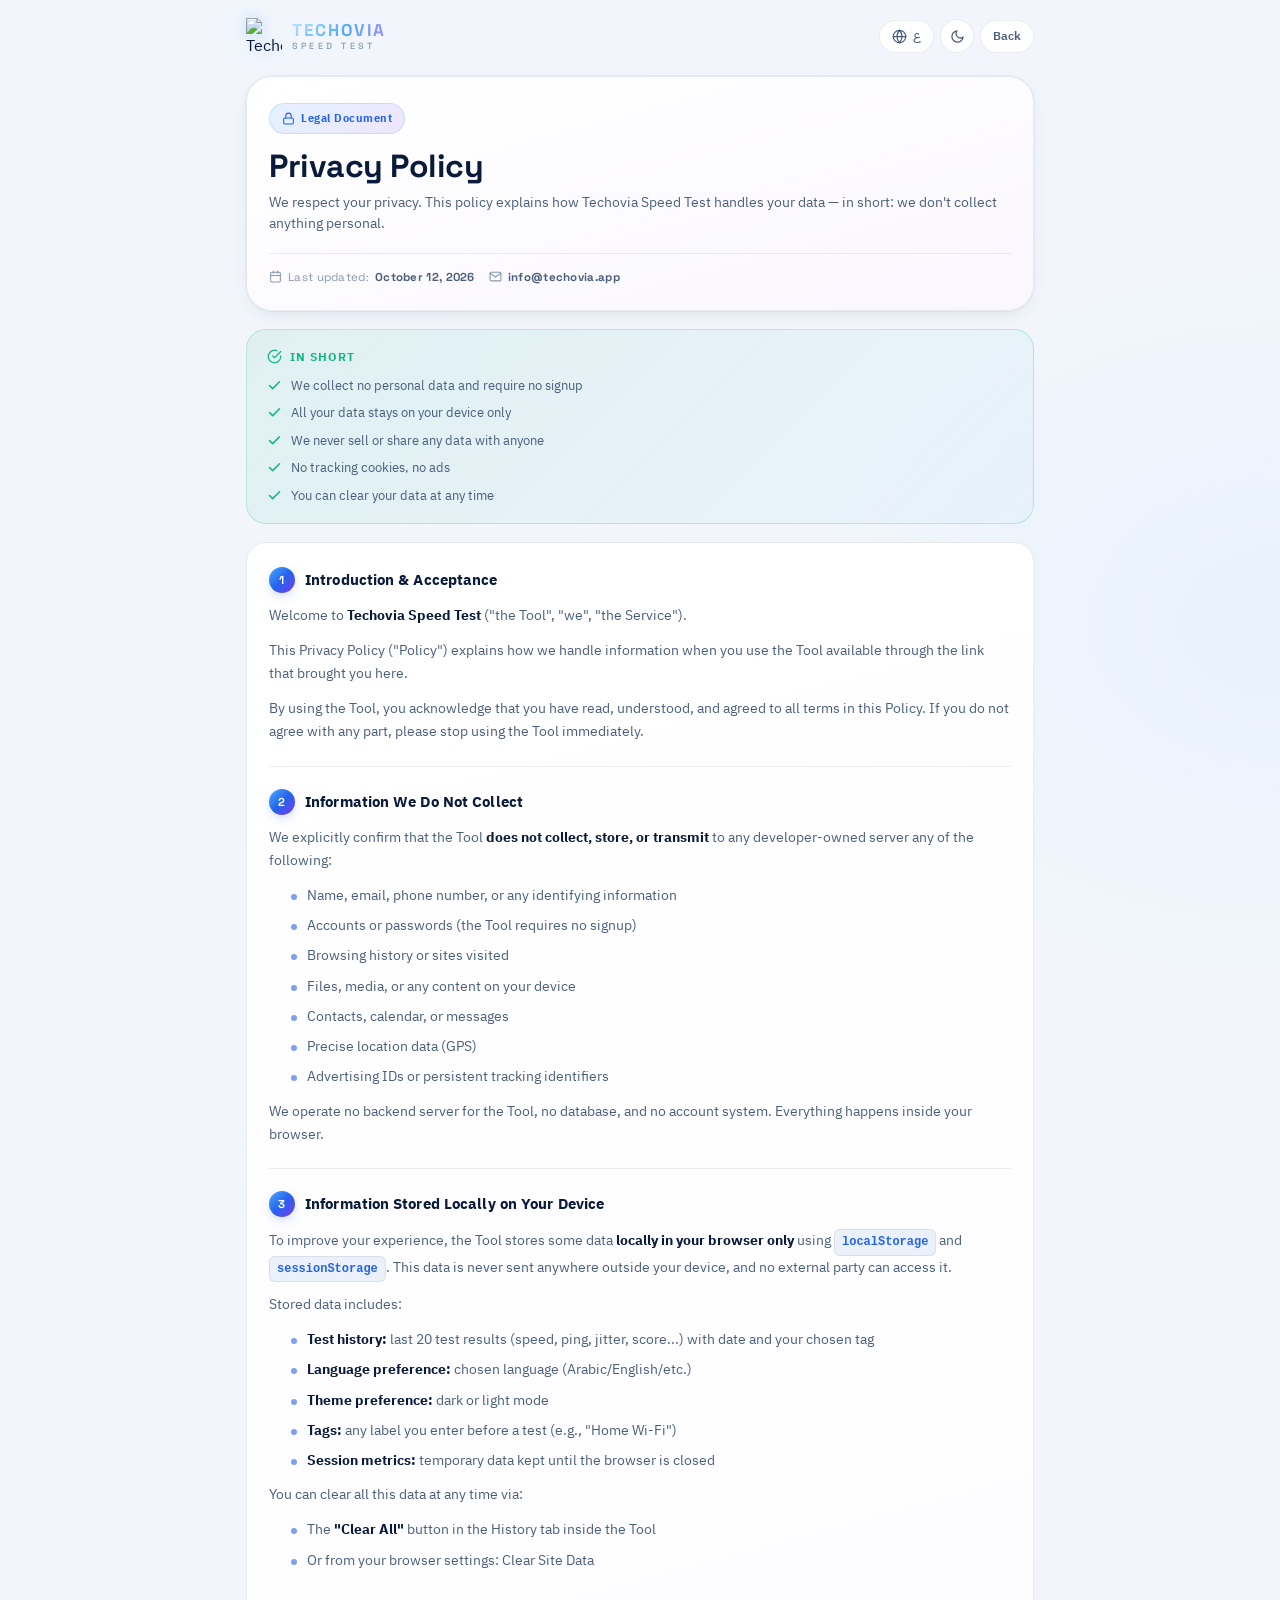
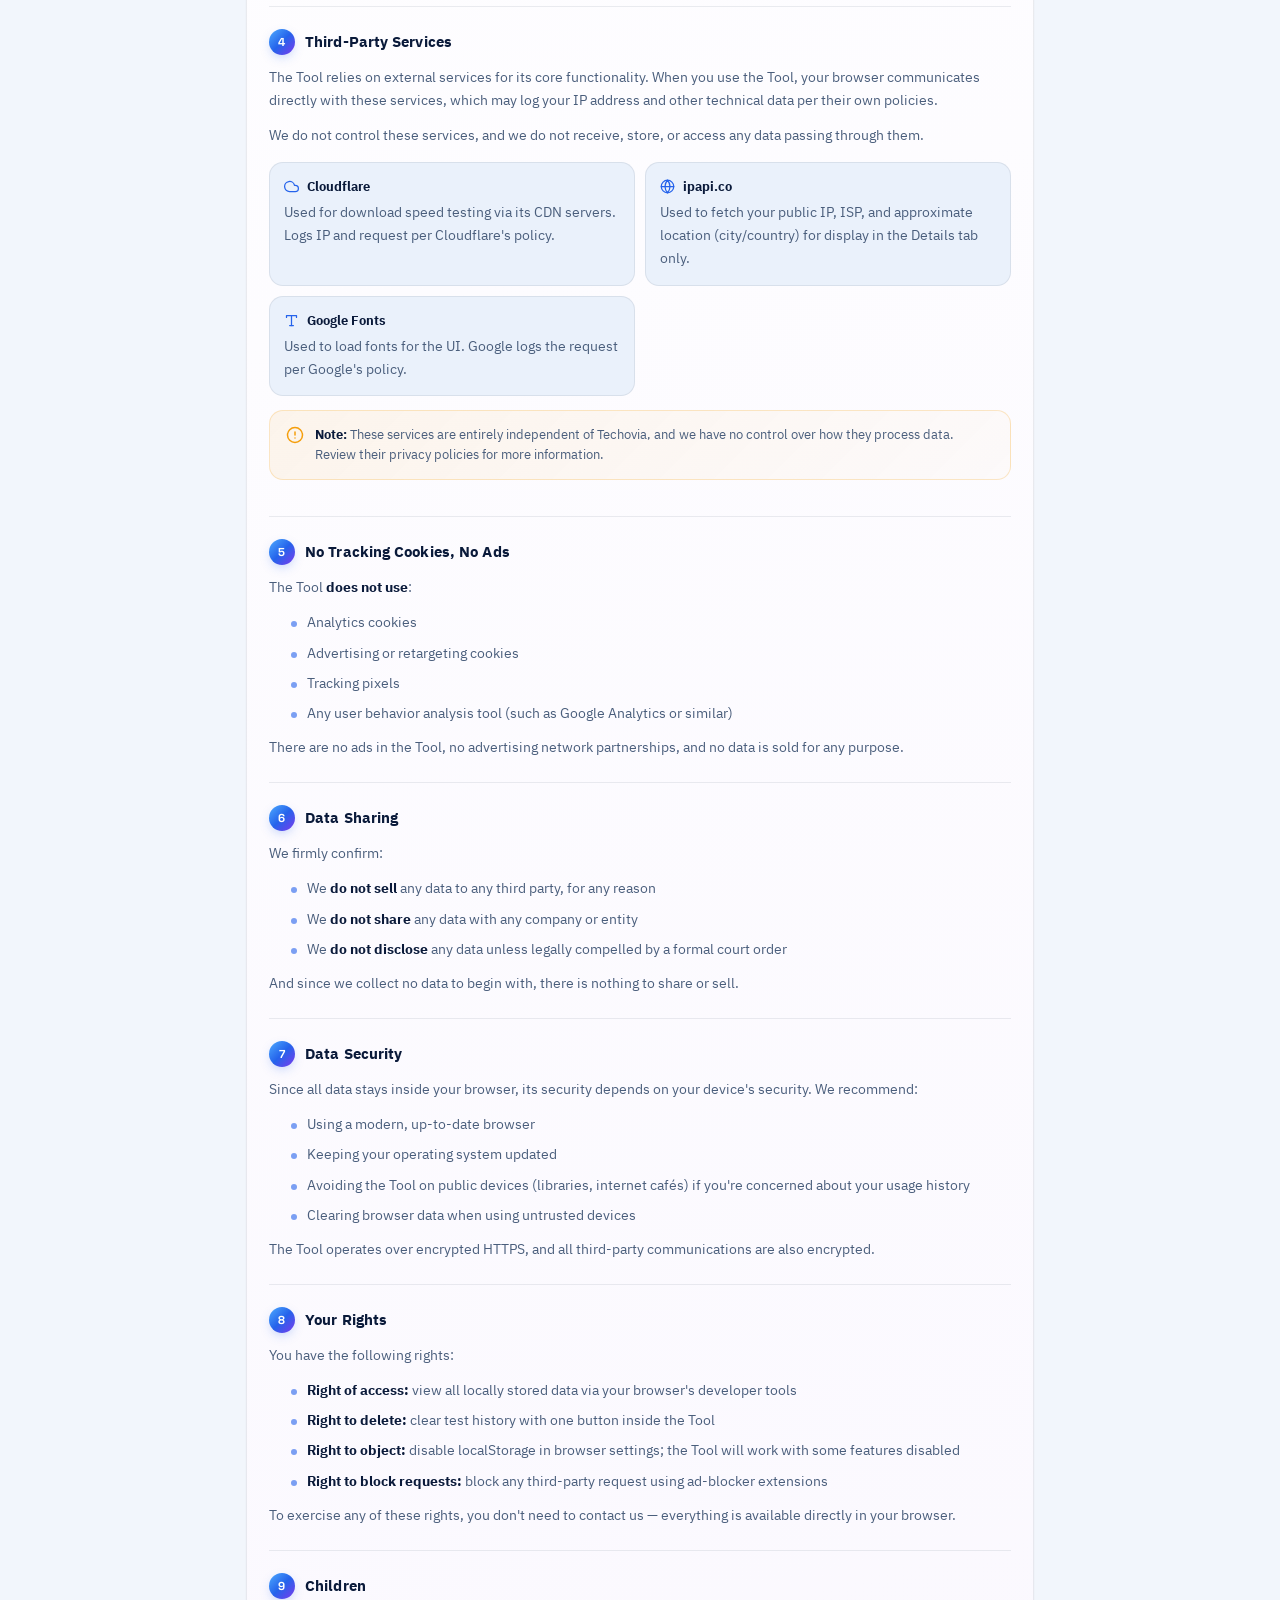
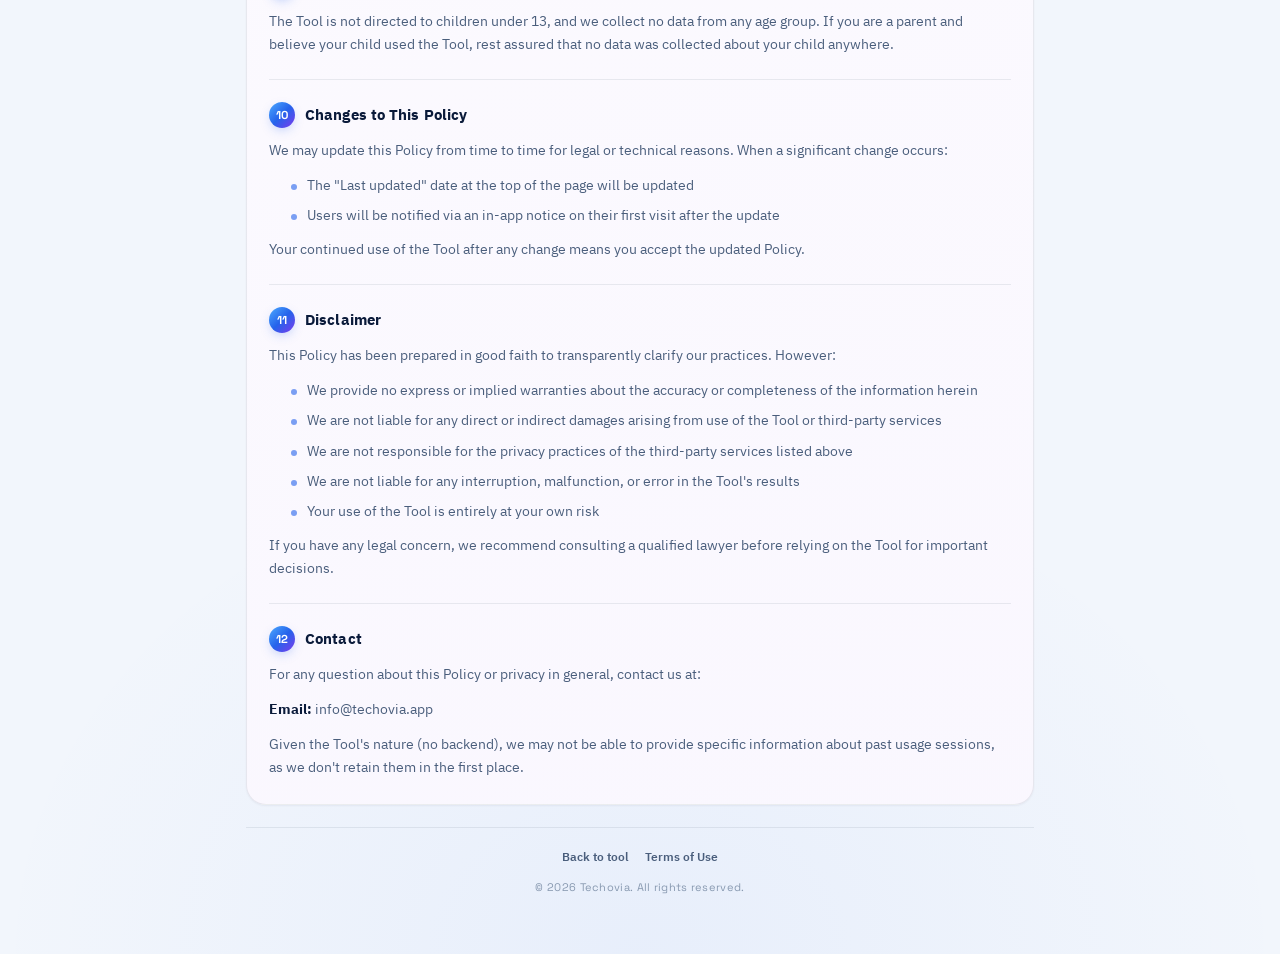
==== privacy.html @ a712b2b6 "Update print statement from 'Hello' to 'Goodbye'" ====
<!DOCTYPE html>
<html lang="ar" dir="rtl" data-theme="dark">
<head>
<meta charset="UTF-8">
<meta name="viewport" content="width=device-width,initial-scale=1,maximum-scale=5,viewport-fit=cover">
<meta name="theme-color" content="#05080f">
<meta name="description" content="Techovia Privacy Policy — سياسة الخصوصية">
<meta name="robots" content="index, follow">

<link rel="icon" type="image/svg+xml" href="./assets/logo.svg">
<link rel="apple-touch-icon" href="./assets/logo.svg">

<link rel="preconnect" href="https://fonts.googleapis.com">
<link rel="preconnect" href="https://fonts.gstatic.com" crossorigin>
<link href="https://fonts.googleapis.com/css2?family=Space+Grotesk:wght@500;600;700&family=IBM+Plex+Sans+Arabic:wght@400;500;600;700&display=swap" rel="stylesheet">

<title data-i18n="pageTitle">سياسة الخصوصية — Techovia</title>

<style>
:root {
    --blue-1:#b6e1ff; --blue-2:#7dc8ff; --blue-3:#4dabff; --blue-4:#1e5fc4;
    --violet:#7c3aed; --violet-light:#a78bfa;
    --bg:#f2f6fc; --surface-1:#ffffff; --surface-2:#eaf1fb; --surface-3:#dde7f5;
    --border:rgba(10,26,58,0.08); --border-strong:rgba(10,26,58,0.16);
    --text-1:#0a1a3a; --text-2:#4a5e7c; --text-3:#8899b0;
    --primary:#2563eb; --primary-glow:rgba(37,99,235,0.35);
    --radius-sm:10px; --radius-md:14px; --radius-lg:20px; --radius-xl:26px; --radius-full:999px;
    --shadow-sm:0 1px 2px rgba(10,26,58,0.05);
    --shadow-md:0 6px 20px -8px rgba(10,26,58,0.14);
    --font-body:'IBM Plex Sans Arabic',system-ui,-apple-system,sans-serif;
    --font-display:'Space Grotesk','IBM Plex Sans Arabic',system-ui,sans-serif;
    --t-fast:0.14s cubic-bezier(0.4,0,0.2,1);
    --t-base:0.24s cubic-bezier(0.4,0,0.2,1);
}
[data-theme="dark"] {
    --bg:#05080f; --surface-1:#0c1a30; --surface-2:#132642; --surface-3:#1d3556;
    --border:rgba(77,171,255,0.10); --border-strong:rgba(77,171,255,0.22);
    --text-1:#eaf3ff; --text-2:#a9c0de; --text-3:#6f88a8;
    --primary:#4dabff; --primary-glow:rgba(77,171,255,0.5);
    --shadow-sm:0 1px 2px rgba(0,0,0,0.5);
    --shadow-md:0 8px 24px -10px rgba(0,0,0,0.7);
}

* { box-sizing:border-box; -webkit-tap-highlight-color:transparent; }
html { scroll-behavior:smooth; }
body {
    margin:0;
    color:var(--text-1);
    font-family:var(--font-body);
    min-height:100vh; min-height:100dvh;
    -webkit-font-smoothing:antialiased;
    overflow-x:hidden;
    background:
        radial-gradient(ellipse 900px 700px at 15% -10%, rgba(124,58,237,0.07), transparent 60%),
        radial-gradient(ellipse 800px 600px at 100% 15%, rgba(77,171,255,0.06), transparent 60%),
        radial-gradient(ellipse 1000px 800px at 50% 100%, rgba(37,99,235,0.05), transparent 65%),
        var(--bg);
    transition:background-color .3s ease, color .3s ease;
}
[data-theme="dark"] body {
    background:
        radial-gradient(ellipse 900px 700px at 15% -10%, rgba(124,58,237,0.14), transparent 60%),
        radial-gradient(ellipse 800px 600px at 100% 15%, rgba(77,171,255,0.12), transparent 60%),
        radial-gradient(ellipse 1000px 800px at 50% 100%, rgba(30,95,196,0.10), transparent 65%),
        linear-gradient(180deg, #05080f 0%, #080d1f 45%, #0a0a24 75%, #05080f 100%);
}
:focus-visible { outline:2px solid var(--primary); outline-offset:3px; border-radius:var(--radius-sm); }
button, select, input { font-family:inherit; }
button, a { cursor:pointer; user-select:none; }
a { color:var(--primary); text-decoration:none; }
a:hover { text-decoration:underline; }
img { display:block; }

/* Layout */
.page {
    max-width:820px;
    margin:0 auto;
    padding:18px 16px 60px;
    position:relative;
    z-index:1;
}

/* Topbar */
.topbar {
    display:flex;
    justify-content:space-between;
    align-items:center;
    gap:10px;
    margin-bottom:22px;
}
.brand { display:flex; align-items:center; gap:10px; text-decoration:none; color:inherit; }
.brand:hover { text-decoration:none; }
.brand-logo {
    width:36px; height:36px;
    filter:drop-shadow(0 0 8px rgba(77,171,255,0.35));
}
.brand-text { display:flex; flex-direction:column; line-height:1; }
.brand-name {
    font-family:var(--font-display); font-weight:700; font-size:17px; letter-spacing:2px;
    background:linear-gradient(135deg, var(--blue-1), var(--blue-3) 55%, var(--violet-light));
    -webkit-background-clip:text; background-clip:text;
    -webkit-text-fill-color:transparent; color:transparent;
}
.brand-tag {
    font-family:var(--font-display); font-weight:500; font-size:9px; letter-spacing:3.5px;
    color:var(--text-3); text-transform:uppercase; margin-top:3px;
}
.topbar-actions { display:flex; gap:6px; align-items:center; }

.chip {
    background:var(--surface-1);
    border:1px solid var(--border);
    color:var(--text-2);
    padding:7px 12px;
    border-radius:var(--radius-full);
    font-size:11.5px;
    font-weight:600;
    transition:all var(--t-fast);
    display:inline-flex; align-items:center; gap:6px;
    text-decoration:none;
}
.chip:hover {
    background:var(--surface-2);
    color:var(--text-1);
    border-color:var(--border-strong);
    text-decoration:none;
}
.chip.icon { padding:0; width:34px; height:34px; justify-content:center; }
.chip svg { width:15px; height:15px; }

/* Hero */
.hero {
    background:linear-gradient(165deg, var(--surface-1) 0%, color-mix(in srgb, var(--surface-1) 96%, var(--violet) 4%) 100%);
    border:1px solid var(--border);
    border-radius:var(--radius-xl);
    padding:26px 22px;
    margin-bottom:18px;
    box-shadow:var(--shadow-md), 0 0 0 1px rgba(37,99,235,0.06), inset 0 1px 0 rgba(255,255,255,0.05);
    position:relative;
    overflow:hidden;
}
[data-theme="dark"] .hero {
    background:linear-gradient(165deg, #0f2242 0%, #0d1a35 45%, #12143a 100%);
    border-color:rgba(124,58,237,0.18);
}
.hero-badge {
    display:inline-flex; align-items:center; gap:6px;
    background:linear-gradient(135deg, rgba(77,171,255,0.15), rgba(124,58,237,0.12));
    color:var(--primary);
    padding:6px 12px;
    border-radius:var(--radius-full);
    font-size:11px;
    font-weight:700;
    letter-spacing:0.5px;
    margin-bottom:14px;
    border:1px solid rgba(77,171,255,0.22);
}
.hero-badge svg { width:13px; height:13px; }
.hero h1 {
    font-family:var(--font-display);
    font-weight:700;
    font-size:clamp(24px, 5vw, 32px);
    line-height:1.15;
    letter-spacing:-0.5px;
    margin:0 0 8px;
    color:var(--text-1);
}
.hero-sub {
    font-size:13.5px;
    color:var(--text-2);
    line-height:1.55;
    margin:0;
}
.hero-meta {
    display:flex;
    flex-wrap:wrap;
    gap:14px;
    margin-top:18px;
    padding-top:16px;
    border-top:1px solid var(--border);
}
.hero-meta-item {
    display:flex;
    align-items:center;
    gap:6px;
    font-size:11.5px;
    color:var(--text-3);
    font-family:var(--font-display);
    letter-spacing:0.3px;
}
.hero-meta-item svg { width:13px; height:13px; }
.hero-meta-item strong { color:var(--text-2); font-weight:700; }

/* Summary box */
.summary {
    background:linear-gradient(135deg, rgba(16,185,129,0.08), rgba(77,171,255,0.04));
    border:1px solid rgba(16,185,129,0.22);
    border-radius:var(--radius-lg);
    padding:18px 20px;
    margin-bottom:18px;
}
[data-theme="dark"] .summary {
    background:linear-gradient(135deg, rgba(16,185,129,0.10), rgba(77,171,255,0.05));
    border-color:rgba(52,211,153,0.25);
}
.summary-title {
    display:flex; align-items:center; gap:8px;
    font-size:12px; font-weight:700;
    color:var(--success, #10b981);
    text-transform:uppercase;
    letter-spacing:1px;
    margin-bottom:10px;
}
.summary-title svg { width:15px; height:15px; }
.summary-list {
    margin:0; padding:0;
    list-style:none;
    display:flex;
    flex-direction:column;
    gap:8px;
}
.summary-list li {
    display:flex;
    align-items:flex-start;
    gap:9px;
    font-size:13px;
    color:var(--text-2);
    line-height:1.5;
}
.summary-list svg {
    width:15px; height:15px;
    flex-shrink:0;
    margin-top:2px;
    color:var(--success, #10b981);
}
.summary-list strong { color:var(--text-1); font-weight:700; }

/* Content card */
.content {
    background:linear-gradient(165deg, var(--surface-1) 0%, color-mix(in srgb, var(--surface-1) 96%, var(--violet) 4%) 100%);
    border:1px solid var(--border);
    border-radius:var(--radius-lg);
    padding:24px 22px;
    box-shadow:var(--shadow-sm), inset 0 1px 0 rgba(255,255,255,0.04);
}
[data-theme="dark"] .content {
    background:linear-gradient(165deg, #0d1f3a 0%, #0a1830 60%, #11173a 100%);
}

.section {
    padding-bottom:22px;
    margin-bottom:22px;
    border-bottom:1px solid var(--border);
}
.section:last-child {
    padding-bottom:0;
    margin-bottom:0;
    border-bottom:0;
}

.section-num {
    display:inline-flex;
    align-items:center;
    justify-content:center;
    width:26px;
    height:26px;
    border-radius:50%;
    background:linear-gradient(135deg, var(--blue-3), var(--primary) 50%, var(--violet));
    color:#fff;
    font-family:var(--font-display);
    font-size:11.5px;
    font-weight:700;
    margin-inline-end:10px;
    flex-shrink:0;
    box-shadow:0 4px 12px -3px var(--primary-glow);
}
.section-title {
    display:flex;
    align-items:center;
    font-size:15px;
    font-weight:700;
    color:var(--text-1);
    margin:0 0 12px;
    letter-spacing:0.1px;
}
.section p {
    font-size:13.5px;
    color:var(--text-2);
    line-height:1.7;
    margin:0 0 12px;
}
.section p:last-child { margin-bottom:0; }
.section strong { color:var(--text-1); font-weight:700; }
.section ul {
    margin:0 0 12px;
    padding-inline-start:22px;
    list-style:none;
}
.section ul li {
    position:relative;
    padding-inline-start:16px;
    margin-bottom:8px;
    font-size:13.5px;
    color:var(--text-2);
    line-height:1.65;
}
.section ul li::before {
    content:'';
    position:absolute;
    inset-inline-start:0;
    top:9px;
    width:6px;
    height:6px;
    border-radius:50%;
    background:var(--primary);
    opacity:0.6;
}
.section ul li:last-child { margin-bottom:0; }

/* Inline code / highlight */
.inline-code {
    background:var(--surface-2);
    color:var(--primary);
    font-family:ui-monospace, 'SF Mono', Monaco, monospace;
    font-size:12px;
    padding:2px 7px;
    border-radius:6px;
    border:1px solid var(--border);
    direction:ltr;
    display:inline-block;
    font-weight:600;
}

/* Note box */
.note {
    background:linear-gradient(135deg, rgba(245,158,11,0.08), rgba(245,158,11,0.02));
    border:1px solid rgba(245,158,11,0.22);
    border-radius:var(--radius-md);
    padding:14px 16px;
    margin:14px 0;
    display:flex;
    gap:11px;
}
.note svg {
    width:18px;
    height:18px;
    flex-shrink:0;
    color:#f59e0b;
    margin-top:1px;
}
.note p {
    margin:0;
    font-size:12.5px;
    color:var(--text-2);
    line-height:1.6;
}
.note strong { color:var(--text-1); }

/* Third party cards */
.third-party {
    display:grid;
    grid-template-columns:1fr;
    gap:10px;
    margin:14px 0;
}
@media (min-width:640px) {
    .third-party { grid-template-columns:1fr 1fr; }
}
.tp-card {
    background:var(--surface-2);
    border:1px solid var(--border);
    border-radius:var(--radius-md);
    padding:14px;
    transition:border-color var(--t-fast);
}
.tp-card:hover { border-color:var(--border-strong); }
.tp-name {
    display:flex;
    align-items:center;
    gap:8px;
    font-size:13px;
    font-weight:700;
    color:var(--text-1);
    margin-bottom:6px;
}
.tp-name svg { width:15px; height:15px; color:var(--primary); }
.tp-desc {
    font-size:12px;
    color:var(--text-2);
    line-height:1.55;
    margin:0;
}

/* Footer */
.footer {
    margin-top:22px;
    padding-top:20px;
    border-top:1px solid var(--border);
    text-align:center;
}
.footer-links {
    display:flex;
    justify-content:center;
    flex-wrap:wrap;
    gap:16px;
    margin-bottom:14px;
}
.footer-links a {
    font-size:12px;
    color:var(--text-2);
    font-weight:600;
}
.footer-links a:hover { color:var(--primary); }
.footer-copy {
    font-size:11px;
    color:var(--text-3);
    font-family:var(--font-display);
    letter-spacing:0.3px;
}

/* Print friendly */
@media print {
    body { background:#fff; color:#000; }
    .topbar, .footer-links { display:none; }
    .content, .hero, .summary { border:1px solid #ddd; box-shadow:none; background:#fff; }
}

/* Reduced motion */
@media (prefers-reduced-motion: reduce) {
    *, *::before, *::after {
        animation-duration:0.001ms !important;
        transition-duration:0.001ms !important;
    }
}
</style>
</head>
<body>

<div class="page">

    <!-- Topbar -->
    <header class="topbar">
        <a class="brand" href="./" aria-label="Techovia">
            <img class="brand-logo" src="./assets/logo.svg" alt="Techovia" width="36" height="36">
            <div class="brand-text">
                <span class="brand-name">TECHOVIA</span>
                <span class="brand-tag">Speed Test</span>
            </div>
        </a>
        <div class="topbar-actions">
            <button class="chip" id="langBtn" aria-label="Language">
                <svg viewBox="0 0 24 24" fill="none" stroke="currentColor" stroke-width="2" stroke-linecap="round" stroke-linejoin="round"><circle cx="12" cy="12" r="10"/><line x1="2" y1="12" x2="22" y2="12"/><path d="M12 2a15.3 15.3 0 0 1 4 10 15.3 15.3 0 0 1-4 10 15.3 15.3 0 0 1-4-10 15.3 15.3 0 0 1 4-10z"/></svg>
                <span id="langLabel">EN</span>
            </button>
            <button class="chip icon" id="themeBtn" aria-label="Theme">
                <svg id="themeIcon" viewBox="0 0 24 24" fill="none" stroke="currentColor" stroke-width="2" stroke-linecap="round" stroke-linejoin="round"><path d="M21 12.79A9 9 0 1 1 11.21 3 7 7 0 0 0 21 12.79z"/></svg>
            </button>
            <a class="chip" href="./" data-i18n="backBtn">
                <svg viewBox="0 0 24 24" fill="none" stroke="currentColor" stroke-width="2" stroke-linecap="round" stroke-linejoin="round"><line x1="19" y1="12" x2="5" y2="12"/><polyline points="12 19 5 12 12 5"/></svg>
                <span data-i18n="backLabel">رجوع للأداة</span>
            </a>
        </div>
    </header>

    <!-- Hero -->
    <section class="hero">
        <div class="hero-badge">
            <svg viewBox="0 0 24 24" fill="none" stroke="currentColor" stroke-width="2" stroke-linecap="round" stroke-linejoin="round"><rect x="3" y="11" width="18" height="11" rx="2"/><path d="M7 11V7a5 5 0 0 1 10 0v4"/></svg>
            <span data-i18n="badge">وثيقة قانونية</span>
        </div>
        <h1 data-i18n="title">سياسة الخصوصية</h1>
        <p class="hero-sub" data-i18n="subtitle">
            نحن نحترم خصوصيتك. توضح هذه السياسة كيف يتعامل تطبيق Techovia Speed Test مع بياناتك — باختصار: لا نجمع أي شيء شخصي.
        </p>
        <div class="hero-meta">
            <div class="hero-meta-item">
                <svg viewBox="0 0 24 24" fill="none" stroke="currentColor" stroke-width="2" stroke-linecap="round" stroke-linejoin="round"><rect x="3" y="4" width="18" height="18" rx="2"/><line x1="16" y1="2" x2="16" y2="6"/><line x1="8" y1="2" x2="8" y2="6"/><line x1="3" y1="10" x2="21" y2="10"/></svg>
                <span data-i18n="updated">آخر تحديث:</span>
                <strong data-i18n="updatedDate">12 أكتوبر 2026</strong>
            </div>
            <div class="hero-meta-item">
                <svg viewBox="0 0 24 24" fill="none" stroke="currentColor" stroke-width="2" stroke-linecap="round" stroke-linejoin="round"><path d="M4 4h16c1.1 0 2 .9 2 2v12c0 1.1-.9 2-2 2H4c-1.1 0-2-.9-2-2V6c0-1.1.9-2 2-2z"/><polyline points="22,6 12,13 2,6"/></svg>
                <strong>info@techovia.app</strong>
            </div>
        </div>
    </section>

    <!-- Summary -->
    <section class="summary">
        <div class="summary-title">
            <svg viewBox="0 0 24 24" fill="none" stroke="currentColor" stroke-width="2" stroke-linecap="round" stroke-linejoin="round"><path d="M22 11.08V12a10 10 0 1 1-5.93-9.14"/><polyline points="22 4 12 14.01 9 11.01"/></svg>
            <span data-i18n="summaryTitle">باختصار</span>
        </div>
        <ul class="summary-list">
            <li>
                <svg viewBox="0 0 24 24" fill="none" stroke="currentColor" stroke-width="2.5" stroke-linecap="round" stroke-linejoin="round"><polyline points="20 6 9 17 4 12"/></svg>
                <span data-i18n="sum1">لا نجمع بيانات شخصية ولا نطلب تسجيلاً</span>
            </li>
            <li>
                <svg viewBox="0 0 24 24" fill="none" stroke="currentColor" stroke-width="2.5" stroke-linecap="round" stroke-linejoin="round"><polyline points="20 6 9 17 4 12"/></svg>
                <span data-i18n="sum2">كل بياناتك تبقى على جهازك فقط</span>
            </li>
            <li>
                <svg viewBox="0 0 24 24" fill="none" stroke="currentColor" stroke-width="2.5" stroke-linecap="round" stroke-linejoin="round"><polyline points="20 6 9 17 4 12"/></svg>
                <span data-i18n="sum3">لا نبيع ولا نشارك أي بيانات مع أي طرف</span>
            </li>
            <li>
                <svg viewBox="0 0 24 24" fill="none" stroke="currentColor" stroke-width="2.5" stroke-linecap="round" stroke-linejoin="round"><polyline points="20 6 9 17 4 12"/></svg>
                <span data-i18n="sum4">لا كوكيز تتبع ولا إعلانات</span>
            </li>
            <li>
                <svg viewBox="0 0 24 24" fill="none" stroke="currentColor" stroke-width="2.5" stroke-linecap="round" stroke-linejoin="round"><polyline points="20 6 9 17 4 12"/></svg>
                <span data-i18n="sum5">لك مطلق الحرية في مسح بياناتك في أي وقت</span>
            </li>
        </ul>
    </section>

    <!-- Content -->
    <main class="content" id="content"></main>

    <!-- Footer -->
    <footer class="footer">
        <div class="footer-links">
            <a href="./" data-i18n="backLabel">رجوع للأداة</a>
            <a href="./terms.html" data-i18n="termsLink">شروط الاستخدام</a>
        </div>
        <div class="footer-copy" data-i18n="copyright">
            © 2026 Techovia. جميع الحقوق محفوظة.
        </div>
    </footer>
</div>

<script>
(function() {
'use strict';

const $ = id => document.getElementById(id);

// ============ CONTENT ============
const CONTENT = {
ar: {
    pageTitle: 'سياسة الخصوصية — Techovia',
    badge: 'وثيقة قانونية',
    title: 'سياسة الخصوصية',
    subtitle: 'نحن نحترم خصوصيتك. توضح هذه السياسة كيف يتعامل تطبيق Techovia Speed Test مع بياناتك — باختصار: لا نجمع أي شيء شخصي.',
    updated: 'آخر تحديث:',
    updatedDate: '12 أكتوبر 2026',
    backBtn: 'رجوع',
    backLabel: 'رجوع للأداة',
    termsLink: 'شروط الاستخدام',
    summaryTitle: 'باختصار',
    sum1: 'لا نجمع بيانات شخصية ولا نطلب تسجيلاً',
    sum2: 'كل بياناتك تبقى على جهازك فقط',
    sum3: 'لا نبيع ولا نشارك أي بيانات مع أي طرف',
    sum4: 'لا كوكيز تتبع ولا إعلانات',
    sum5: 'لك مطلق الحرية في مسح بياناتك في أي وقت',
    copyright: '© 2026 Techovia. جميع الحقوق محفوظة.',
    sections: [
        {
            title: 'مقدمة وقبول السياسة',
            html: `
<p>مرحباً بك في <strong>Techovia Speed Test</strong> ("الأداة"، "نحن"، "الخدمة").</p>
<p>توضح سياسة الخصوصية هذه ("السياسة") كيفية تعاملنا مع المعلومات عند استخدامك للأداة المتاحة عبر الرابط الذي وصلت منه إلى هنا.</p>
<p>باستخدامك للأداة، فإنك تقرّ بأنك قرأت هذه السياسة وفهمتها ووافقت على جميع بنودها. إذا كنت لا توافق على أي بند، يُرجى التوقف عن استخدام الأداة فوراً.</p>
`
        },
        {
            title: 'المعلومات التي لا نجمعها',
            html: `
<p>نؤكد بشكل صريح أن الأداة <strong>لا تجمع ولا تخزّن ولا ترسل</strong> إلى أي خادم يملكه مطوّر الأداة أي من الفئات التالية:</p>
<ul>
<li>الاسم أو البريد الإلكتروني أو رقم الهاتف أو أي بيانات تعريفية</li>
<li>الحسابات أو كلمات المرور (الأداة لا تتطلب تسجيلاً)</li>
<li>سجل التصفح أو المواقع التي زرتها</li>
<li>ملفاتك أو وسائطك أو أي محتوى على جهازك</li>
<li>جهات اتصالك أو تقويمك أو رسائلك</li>
<li>بيانات الموقع الدقيق (GPS)</li>
<li>معرّفات الإعلانات أو أي معرّفات تتبع دائمة</li>
</ul>
<p>لا نملك أي خادم خلفي (backend) خاص بالأداة، ولا قاعدة بيانات، ولا نظام حسابات. كل ما يجري يحدث داخل متصفحك.</p>
`
        },
        {
            title: 'المعلومات المخزّنة محلياً على جهازك',
            html: `
<p>لتحسين تجربة الاستخدام، تخزّن الأداة بعض البيانات <strong>محلياً في متصفحك فقط</strong> باستخدام تقنية <span class="inline-code">localStorage</span> و <span class="inline-code">sessionStorage</span>. هذه البيانات لا تُرسَل أبداً إلى أي مكان خارج جهازك، ولا يمكن لأي طرف خارجي الوصول إليها.</p>
<p>البيانات المخزّنة هي:</p>
<ul>
<li><strong>سجل الاختبارات:</strong> آخر 20 نتيجة اختبار (سرعة، استجابة، تقلب، تقييم... إلخ) مع التاريخ والوسم الذي أدخلته</li>
<li><strong>تفضيلات اللغة:</strong> اللغة التي اخترتها (عربي/إنجليزي/... إلخ)</li>
<li><strong>تفضيلات المظهر:</strong> الوضع الداكن أو الفاتح</li>
<li><strong>الوسوم:</strong> أي وسم تكتبه قبل الاختبار مثل "واي فاي المنزل"</li>
<li><strong>مقاييس الجلسة:</strong> بيانات مؤقتة تُحفظ لحين إغلاق المتصفح فقط</li>
</ul>
<p>يمكنك مسح جميع هذه البيانات في أي وقت عبر:</p>
<ul>
<li>زر <strong>"مسح الكل"</strong> في تبويب السجل داخل الأداة</li>
<li>أو من إعدادات متصفحك: مسح بيانات الموقع / Clear Site Data</li>
</ul>
`
        },
        {
            title: 'خدمات الطرف الثالث',
            html: `
<p>تعتمد الأداة على خدمات خارجية لأداء وظائفها الأساسية. عند استخدامك للأداة، يتم التواصل مباشرة بين متصفحك وهذه الخدمات، وقد تسجّل هذه الخدمات عنوان IP الخاص بك وبيانات تقنية أخرى وفقاً لسياساتها الخاصة.</p>
<p>نحن لا نتحكّم في هذه الخدمات ولا نستلم أو نخزّن أو نطّلع على أي بيانات تمر عبرها.</p>
<div class="third-party">
<div class="tp-card">
<div class="tp-name">
<svg viewBox="0 0 24 24" fill="none" stroke="currentColor" stroke-width="2" stroke-linecap="round" stroke-linejoin="round"><path d="M18 10h-1.26A8 8 0 1 0 9 20h9a5 5 0 0 0 0-10z"/></svg>
<span>Cloudflare</span>
</div>
<p class="tp-desc">يُستخدم لإجراء اختبار سرعة التنزيل عبر سيرفرات CDN الخاصة به. يسجّل IP والطلب وفقاً لسياسة Cloudflare.</p>
</div>
<div class="tp-card">
<div class="tp-name">
<svg viewBox="0 0 24 24" fill="none" stroke="currentColor" stroke-width="2" stroke-linecap="round" stroke-linejoin="round"><circle cx="12" cy="12" r="10"/><line x1="2" y1="12" x2="22" y2="12"/><path d="M12 2a15.3 15.3 0 0 1 4 10 15.3 15.3 0 0 1-4 10 15.3 15.3 0 0 1-4-10 15.3 15.3 0 0 1 4-10z"/></svg>
<span>ipapi.co</span>
</div>
<p class="tp-desc">يُستخدم لجلب عنوان IP العام ومزود الخدمة (ISP) والموقع التقريبي (المدينة/البلد) لعرضها في تبويب التفاصيل فقط.</p>
</div>
<div class="tp-card">
<div class="tp-name">
<svg viewBox="0 0 24 24" fill="none" stroke="currentColor" stroke-width="2" stroke-linecap="round" stroke-linejoin="round"><polyline points="4 7 4 4 20 4 20 7"/><line x1="9" y1="20" x2="15" y2="20"/><line x1="12" y1="4" x2="12" y2="20"/></svg>
<span>Google Fonts</span>
</div>
<p class="tp-desc">يُستخدم لتحميل الخطوط لعرض الواجهة. تسجّل Google الطلب وفقاً لسياسة Google.</p>
</div>
</div>
<div class="note">
<svg viewBox="0 0 24 24" fill="none" stroke="currentColor" stroke-width="2" stroke-linecap="round" stroke-linejoin="round"><circle cx="12" cy="12" r="10"/><line x1="12" y1="8" x2="12" y2="12"/><line x1="12" y1="16" x2="12.01" y2="16"/></svg>
<p><strong>ملاحظة:</strong> هذه الخدمات مستقلة تماماً عن Techovia، ولا نتحكم في كيفية معالجتها للبيانات. راجع سياسات الخصوصية الخاصة بها لمزيد من المعلومات.</p>
</div>
`
        },
        {
            title: 'لا نستخدم كوكيز تتبع ولا إعلانات',
            html: `
<p>الأداة <strong>لا تستخدم</strong>:</p>
<ul>
<li>كوكيز للتحليلات (Analytics Cookies)</li>
<li>كوكيز للإعلانات أو إعادة الاستهداف (Retargeting)</li>
<li>بيكسل تتبع (Tracking Pixels)</li>
<li>أي أداة تحليل سلوك المستخدم (مثل Google Analytics أو ما شابهها)</li>
</ul>
<p>لا توجد إعلانات في الأداة، ولا نتعاون مع أي شبكة إعلانية، ولا نبيع أي بيانات لأي غرض.</p>
`
        },
        {
            title: 'مشاركة البيانات',
            html: `
<p>نؤكد بشكل قاطع:</p>
<ul>
<li><strong>لا نبيع</strong> أي بيانات لأي طرف ثالث، لأي غرض كان</li>
<li><strong>لا نشارك</strong> أي بيانات مع أي شركة أو جهة</li>
<li><strong>لا نكشف</strong> أي بيانات لأي طرف إلا إذا فُرض علينا بأمر قضائي رسمي</li>
</ul>
<p>وبما أننا لا نجمع أي بيانات أصلاً، فلا يوجد ما نشاركه أو نبيعه من الأساس.</p>
`
        },
        {
            title: 'أمن البيانات',
            html: `
<p>بما أن جميع البيانات تبقى داخل متصفحك، فإن أمانها يعتمد على أمان جهازك نفسه. نوصي بالآتي:</p>
<ul>
<li>استخدام متصفح حديث ومحدّث بإصداره الأخير</li>
<li>تحديث نظام التشغيل بانتظام</li>
<li>عدم استخدام الأداة على أجهزة عامة (مكتبات، إنترنت كافيهات) إذا كنت تخشى من كشف سجل استخدامك</li>
<li>مسح بيانات المتصفح عند استخدام أجهزة غير موثوقة</li>
</ul>
<p>الأداة تعمل عبر بروتوكول HTTPS المشفّر، وكل الاتصالات مع خدمات الطرف الثالث مشفّرة أيضاً.</p>
`
        },
        {
            title: 'حقوقك',
            html: `
<p>لك كامل الحقوق التالية:</p>
<ul>
<li><strong>حق الوصول:</strong> يمكنك الاطلاع على كل بياناتك المخزّنة محلياً عبر أدوات المطوّر في متصفحك</li>
<li><strong>حق المسح:</strong> يمكنك مسح سجل الاختبارات بضغطة زر واحدة من داخل الأداة</li>
<li><strong>حق الاعتراض:</strong> يمكنك تعطيل localStorage من إعدادات المتصفح، وستعمل الأداة مع ذلك مع فقدان بعض المميزات</li>
<li><strong>حق حجب الطلبات:</strong> يمكنك حجب أي طلب لخدمة طرف ثالث باستخدام إضافات مانع الإعلانات</li>
</ul>
<p>لممارسة أي من هذه الحقوق، لا تحتاج التواصل معنا — كل شيء متاح لك مباشرة في متصفحك.</p>
`
        },
        {
            title: 'الأطفال',
            html: `
<p>الأداة غير موجّهة للأطفال تحت 13 عاماً، ولا نجمع بيانات من أي فئة عمرية أصلاً. إذا كنت والداً/والدةً وتعتقد أن طفلك استخدم الأداة، فاعلم أنه لا توجد أي بيانات تم جمعها عن طفلك في أي مكان.</p>
`
        },
        {
            title: 'التغييرات على السياسة',
            html: `
<p>قد نحدّث هذه السياسة من وقت لآخر لأسباب قانونية أو تقنية. عند حدوث تغيير مهم، سيتم:</p>
<ul>
<li>تحديث تاريخ "آخر تحديث" في أعلى الصفحة</li>
<li>إعلام المستخدمين عبر إشعار داخل الأداة عند أول زيارة بعد التحديث</li>
</ul>
<p>استخدامك المستمر للأداة بعد أي تعديل يعني قبولك للسياسة المحدّثة.</p>
`
        },
        {
            title: 'إخلاء المسؤولية',
            html: `
<p>تم إعداد هذه السياسة بحسن نية لتوضيح ممارساتنا بشكل شفّاف. ومع ذلك:</p>
<ul>
<li>لا نقدّم أي ضمانات صريحة أو ضمنية حول دقة أو اكتمال المعلومات الواردة فيها</li>
<li>نحن غير مسؤولين عن أي أضرار مباشرة أو غير مباشرة قد تنشأ عن استخدام الأداة أو خدمات الطرف الثالث</li>
<li>نحن غير مسؤولين عن ممارسات الخصوصية لخدمات الطرف الثالث المذكورة أعلاه</li>
<li>نحن غير مسؤولين عن أي انقطاع أو خلل أو خطأ في نتائج الأداة</li>
<li>استخدامك للأداة يكون على مسؤوليتك الشخصية بالكامل</li>
</ul>
<p>إذا كان لديك أي شك قانوني، يُنصح بمراجعة محامٍ مختص قبل الاعتماد على الأداة في أي قرارات مهمة.</p>
`
        },
        {
            title: 'التواصل',
            html: `
<p>لأي استفسار حول هذه السياسة أو الخصوصية بشكل عام، تواصل معنا عبر:</p>
<p><strong>البريد الإلكتروني:</strong> info@techovia.app</p>
<p>نظراً لطبيعة الأداة (بدون خادم خلفي)، قد لا نستطيع تقديم معلومات محدّدة عن جلسات استخدام سابقة، لأننا لا نحتفظ بها من الأساس.</p>
`
        }
    ]
},
en: {
    pageTitle: 'Privacy Policy — Techovia',
    badge: 'Legal Document',
    title: 'Privacy Policy',
    subtitle: 'We respect your privacy. This policy explains how Techovia Speed Test handles your data — in short: we don\'t collect anything personal.',
    updated: 'Last updated:',
    updatedDate: 'October 12, 2026',
    backBtn: 'Back',
    backLabel: 'Back to tool',
    termsLink: 'Terms of Use',
    summaryTitle: 'In Short',
    sum1: 'We collect no personal data and require no signup',
    sum2: 'All your data stays on your device only',
    sum3: 'We never sell or share any data with anyone',
    sum4: 'No tracking cookies, no ads',
    sum5: 'You can clear your data at any time',
    copyright: '© 2026 Techovia. All rights reserved.',
    sections: [
        {
            title: 'Introduction & Acceptance',
            html: `
<p>Welcome to <strong>Techovia Speed Test</strong> ("the Tool", "we", "the Service").</p>
<p>This Privacy Policy ("Policy") explains how we handle information when you use the Tool available through the link that brought you here.</p>
<p>By using the Tool, you acknowledge that you have read, understood, and agreed to all terms in this Policy. If you do not agree with any part, please stop using the Tool immediately.</p>
`
        },
        {
            title: 'Information We Do Not Collect',
            html: `
<p>We explicitly confirm that the Tool <strong>does not collect, store, or transmit</strong> to any developer-owned server any of the following:</p>
<ul>
<li>Name, email, phone number, or any identifying information</li>
<li>Accounts or passwords (the Tool requires no signup)</li>
<li>Browsing history or sites visited</li>
<li>Files, media, or any content on your device</li>
<li>Contacts, calendar, or messages</li>
<li>Precise location data (GPS)</li>
<li>Advertising IDs or persistent tracking identifiers</li>
</ul>
<p>We operate no backend server for the Tool, no database, and no account system. Everything happens inside your browser.</p>
`
        },
        {
            title: 'Information Stored Locally on Your Device',
            html: `
<p>To improve your experience, the Tool stores some data <strong>locally in your browser only</strong> using <span class="inline-code">localStorage</span> and <span class="inline-code">sessionStorage</span>. This data is never sent anywhere outside your device, and no external party can access it.</p>
<p>Stored data includes:</p>
<ul>
<li><strong>Test history:</strong> last 20 test results (speed, ping, jitter, score...) with date and your chosen tag</li>
<li><strong>Language preference:</strong> chosen language (Arabic/English/etc.)</li>
<li><strong>Theme preference:</strong> dark or light mode</li>
<li><strong>Tags:</strong> any label you enter before a test (e.g., "Home Wi-Fi")</li>
<li><strong>Session metrics:</strong> temporary data kept until the browser is closed</li>
</ul>
<p>You can clear all this data at any time via:</p>
<ul>
<li>The <strong>"Clear All"</strong> button in the History tab inside the Tool</li>
<li>Or from your browser settings: Clear Site Data</li>
</ul>
`
        },
        {
            title: 'Third-Party Services',
            html: `
<p>The Tool relies on external services for its core functionality. When you use the Tool, your browser communicates directly with these services, which may log your IP address and other technical data per their own policies.</p>
<p>We do not control these services, and we do not receive, store, or access any data passing through them.</p>
<div class="third-party">
<div class="tp-card">
<div class="tp-name">
<svg viewBox="0 0 24 24" fill="none" stroke="currentColor" stroke-width="2" stroke-linecap="round" stroke-linejoin="round"><path d="M18 10h-1.26A8 8 0 1 0 9 20h9a5 5 0 0 0 0-10z"/></svg>
<span>Cloudflare</span>
</div>
<p class="tp-desc">Used for download speed testing via its CDN servers. Logs IP and request per Cloudflare's policy.</p>
</div>
<div class="tp-card">
<div class="tp-name">
<svg viewBox="0 0 24 24" fill="none" stroke="currentColor" stroke-width="2" stroke-linecap="round" stroke-linejoin="round"><circle cx="12" cy="12" r="10"/><line x1="2" y1="12" x2="22" y2="12"/><path d="M12 2a15.3 15.3 0 0 1 4 10 15.3 15.3 0 0 1-4 10 15.3 15.3 0 0 1-4-10 15.3 15.3 0 0 1 4-10z"/></svg>
<span>ipapi.co</span>
</div>
<p class="tp-desc">Used to fetch your public IP, ISP, and approximate location (city/country) for display in the Details tab only.</p>
</div>
<div class="tp-card">
<div class="tp-name">
<svg viewBox="0 0 24 24" fill="none" stroke="currentColor" stroke-width="2" stroke-linecap="round" stroke-linejoin="round"><polyline points="4 7 4 4 20 4 20 7"/><line x1="9" y1="20" x2="15" y2="20"/><line x1="12" y1="4" x2="12" y2="20"/></svg>
<span>Google Fonts</span>
</div>
<p class="tp-desc">Used to load fonts for the UI. Google logs the request per Google's policy.</p>
</div>
</div>
<div class="note">
<svg viewBox="0 0 24 24" fill="none" stroke="currentColor" stroke-width="2" stroke-linecap="round" stroke-linejoin="round"><circle cx="12" cy="12" r="10"/><line x1="12" y1="8" x2="12" y2="12"/><line x1="12" y1="16" x2="12.01" y2="16"/></svg>
<p><strong>Note:</strong> These services are entirely independent of Techovia, and we have no control over how they process data. Review their privacy policies for more information.</p>
</div>
`
        },
        {
            title: 'No Tracking Cookies, No Ads',
            html: `
<p>The Tool <strong>does not use</strong>:</p>
<ul>
<li>Analytics cookies</li>
<li>Advertising or retargeting cookies</li>
<li>Tracking pixels</li>
<li>Any user behavior analysis tool (such as Google Analytics or similar)</li>
</ul>
<p>There are no ads in the Tool, no advertising network partnerships, and no data is sold for any purpose.</p>
`
        },
        {
            title: 'Data Sharing',
            html: `
<p>We firmly confirm:</p>
<ul>
<li>We <strong>do not sell</strong> any data to any third party, for any reason</li>
<li>We <strong>do not share</strong> any data with any company or entity</li>
<li>We <strong>do not disclose</strong> any data unless legally compelled by a formal court order</li>
</ul>
<p>And since we collect no data to begin with, there is nothing to share or sell.</p>
`
        },
        {
            title: 'Data Security',
            html: `
<p>Since all data stays inside your browser, its security depends on your device's security. We recommend:</p>
<ul>
<li>Using a modern, up-to-date browser</li>
<li>Keeping your operating system updated</li>
<li>Avoiding the Tool on public devices (libraries, internet cafés) if you're concerned about your usage history</li>
<li>Clearing browser data when using untrusted devices</li>
</ul>
<p>The Tool operates over encrypted HTTPS, and all third-party communications are also encrypted.</p>
`
        },
        {
            title: 'Your Rights',
            html: `
<p>You have the following rights:</p>
<ul>
<li><strong>Right of access:</strong> view all locally stored data via your browser's developer tools</li>
<li><strong>Right to delete:</strong> clear test history with one button inside the Tool</li>
<li><strong>Right to object:</strong> disable localStorage in browser settings; the Tool will work with some features disabled</li>
<li><strong>Right to block requests:</strong> block any third-party request using ad-blocker extensions</li>
</ul>
<p>To exercise any of these rights, you don't need to contact us — everything is available directly in your browser.</p>
`
        },
        {
            title: 'Children',
            html: `
<p>The Tool is not directed to children under 13, and we collect no data from any age group. If you are a parent and believe your child used the Tool, rest assured that no data was collected about your child anywhere.</p>
`
        },
        {
            title: 'Changes to This Policy',
            html: `
<p>We may update this Policy from time to time for legal or technical reasons. When a significant change occurs:</p>
<ul>
<li>The "Last updated" date at the top of the page will be updated</li>
<li>Users will be notified via an in-app notice on their first visit after the update</li>
</ul>
<p>Your continued use of the Tool after any change means you accept the updated Policy.</p>
`
        },
        {
            title: 'Disclaimer',
            html: `
<p>This Policy has been prepared in good faith to transparently clarify our practices. However:</p>
<ul>
<li>We provide no express or implied warranties about the accuracy or completeness of the information herein</li>
<li>We are not liable for any direct or indirect damages arising from use of the Tool or third-party services</li>
<li>We are not responsible for the privacy practices of the third-party services listed above</li>
<li>We are not liable for any interruption, malfunction, or error in the Tool's results</li>
<li>Your use of the Tool is entirely at your own risk</li>
</ul>
<p>If you have any legal concern, we recommend consulting a qualified lawyer before relying on the Tool for important decisions.</p>
`
        },
        {
            title: 'Contact',
            html: `
<p>For any question about this Policy or privacy in general, contact us at:</p>
<p><strong>Email:</strong> info@techovia.app</p>
<p>Given the Tool's nature (no backend), we may not be able to provide specific information about past usage sessions, as we don't retain them in the first place.</p>
`
        }
    ]
}
};

// ============ STATE ============
let currentLang = 'ar';
let isDark = true;

// ============ HELPERS ============
function getStored(k) { try { return localStorage.getItem(k); } catch(e) { return null; } }
function setStored(k, v) { try { localStorage.setItem(k, v); } catch(e) {} }

const sunIcon = '<svg viewBox="0 0 24 24" fill="none" stroke="currentColor" stroke-width="2" stroke-linecap="round" stroke-linejoin="round"><circle cx="12" cy="12" r="4"/><path d="M12 2v2M12 20v2M4.93 4.93l1.41 1.41M17.66 17.66l1.41 1.41M2 12h2M20 12h2M6.34 17.66l-1.41 1.41M19.07 4.93l-1.41 1.41"/></svg>';
const moonIcon = '<svg viewBox="0 0 24 24" fill="none" stroke="currentColor" stroke-width="2" stroke-linecap="round" stroke-linejoin="round"><path d="M21 12.79A9 9 0 1 1 11.21 3 7 7 0 0 0 21 12.79z"/></svg>';

// ============ RENDER ============
function renderContent() {
    const c = CONTENT[currentLang];
    if (!c) return;

    document.title = c.pageTitle;
    document.documentElement.lang = currentLang;
    document.documentElement.dir = currentLang === 'ar' ? 'rtl' : 'ltr';

    // Simple data-i18n keys
    const simpleMap = {
        'pageTitle': c.pageTitle,
        'badge': c.badge,
        'title': c.title,
        'subtitle': c.subtitle,
        'updated': c.updated,
        'updatedDate': c.updatedDate,
        'backBtn': c.backBtn,
        'backLabel': c.backLabel,
        'termsLink': c.termsLink,
        'summaryTitle': c.summaryTitle,
        'sum1': c.sum1,
        'sum2': c.sum2,
        'sum3': c.sum3,
        'sum4': c.sum4,
        'sum5': c.sum5,
        'copyright': c.copyright
    };
    document.querySelectorAll('[data-i18n]').forEach(el => {
        const key = el.getAttribute('data-i18n');
        if (simpleMap[key]) el.textContent = simpleMap[key];
    });

    // Sections
    const contentEl = $('content');
    contentEl.innerHTML = c.sections.map((s, i) => `
<div class="section">
<h2 class="section-title">
<span class="section-num">${i + 1}</span>
<span>${s.title}</span>
</h2>
${s.html}
</div>
`).join('');

    // Update lang button label
    $('langLabel').textContent = currentLang === 'ar' ? 'EN' : 'ع';
}

function applyTheme() {
    document.documentElement.setAttribute('data-theme', isDark ? 'dark' : 'light');
    $('themeIcon').outerHTML = isDark ? sunIcon.replace('<svg ', '<svg id="themeIcon" ') : moonIcon.replace('<svg ', '<svg id="themeIcon" ');
    const meta = document.querySelector('meta[name="theme-color"]');
    if (meta) meta.setAttribute('content', isDark ? '#05080f' : '#f2f6fc');
    // re-bind since we replaced
    setTimeout(() => {
        const btn = $('themeBtn');
        if (btn) btn.onclick = toggleTheme;
    }, 0);
}

function toggleTheme() {
    isDark = !isDark;
    setStored('techovia_theme', isDark ? 'dark' : 'light');
    applyTheme();
}

function toggleLang() {
    currentLang = currentLang === 'ar' ? 'en' : 'ar';
    setStored('techovia_lang', currentLang);
    renderContent();
}

// ============ INIT ============
function init() {
    // Load from tool's storage
    const savedLang = getStored('techovia_lang');
    if (savedLang === 'ar' || savedLang === 'en') currentLang = savedLang;
    else currentLang = (navigator.language || 'ar').startsWith('ar') ? 'ar' : 'en';

    const savedTheme = getStored('techovia_theme');
    if (savedTheme === 'dark' || savedTheme === 'light') isDark = savedTheme === 'dark';
    else isDark = window.matchMedia && window.matchMedia('(prefers-color-scheme: dark)').matches;

    applyTheme();
    renderContent();

    $('themeBtn').addEventListener('click', toggleTheme);
    $('langBtn').addEventListener('click', toggleLang);

    // Keyboard: ESC to go back
    document.addEventListener('keydown', (e) => {
        if (e.key === 'Escape') window.location.href = './';
    });
}

if (document.readyState === 'loading') {
    document.addEventListener('DOMContentLoaded', init);
} else {
    init();
}
})();
</script>
</body>
</html>
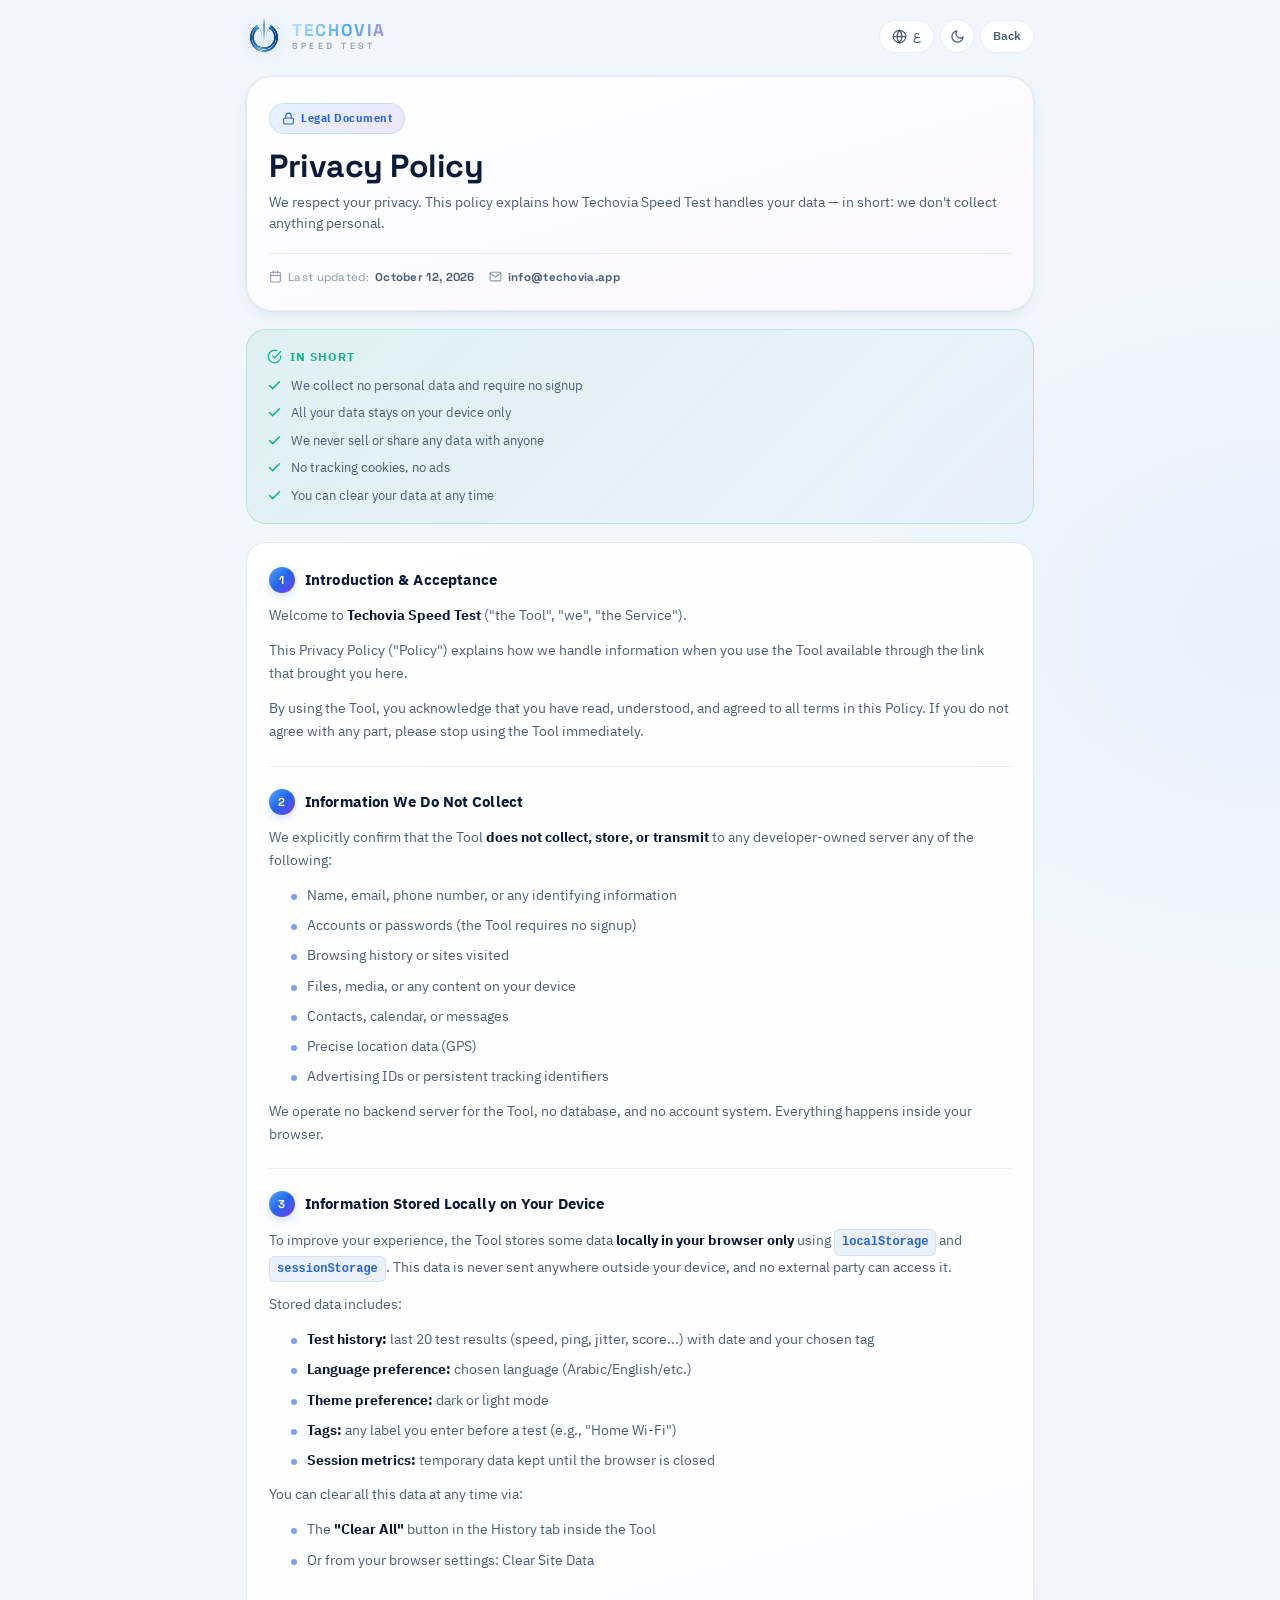
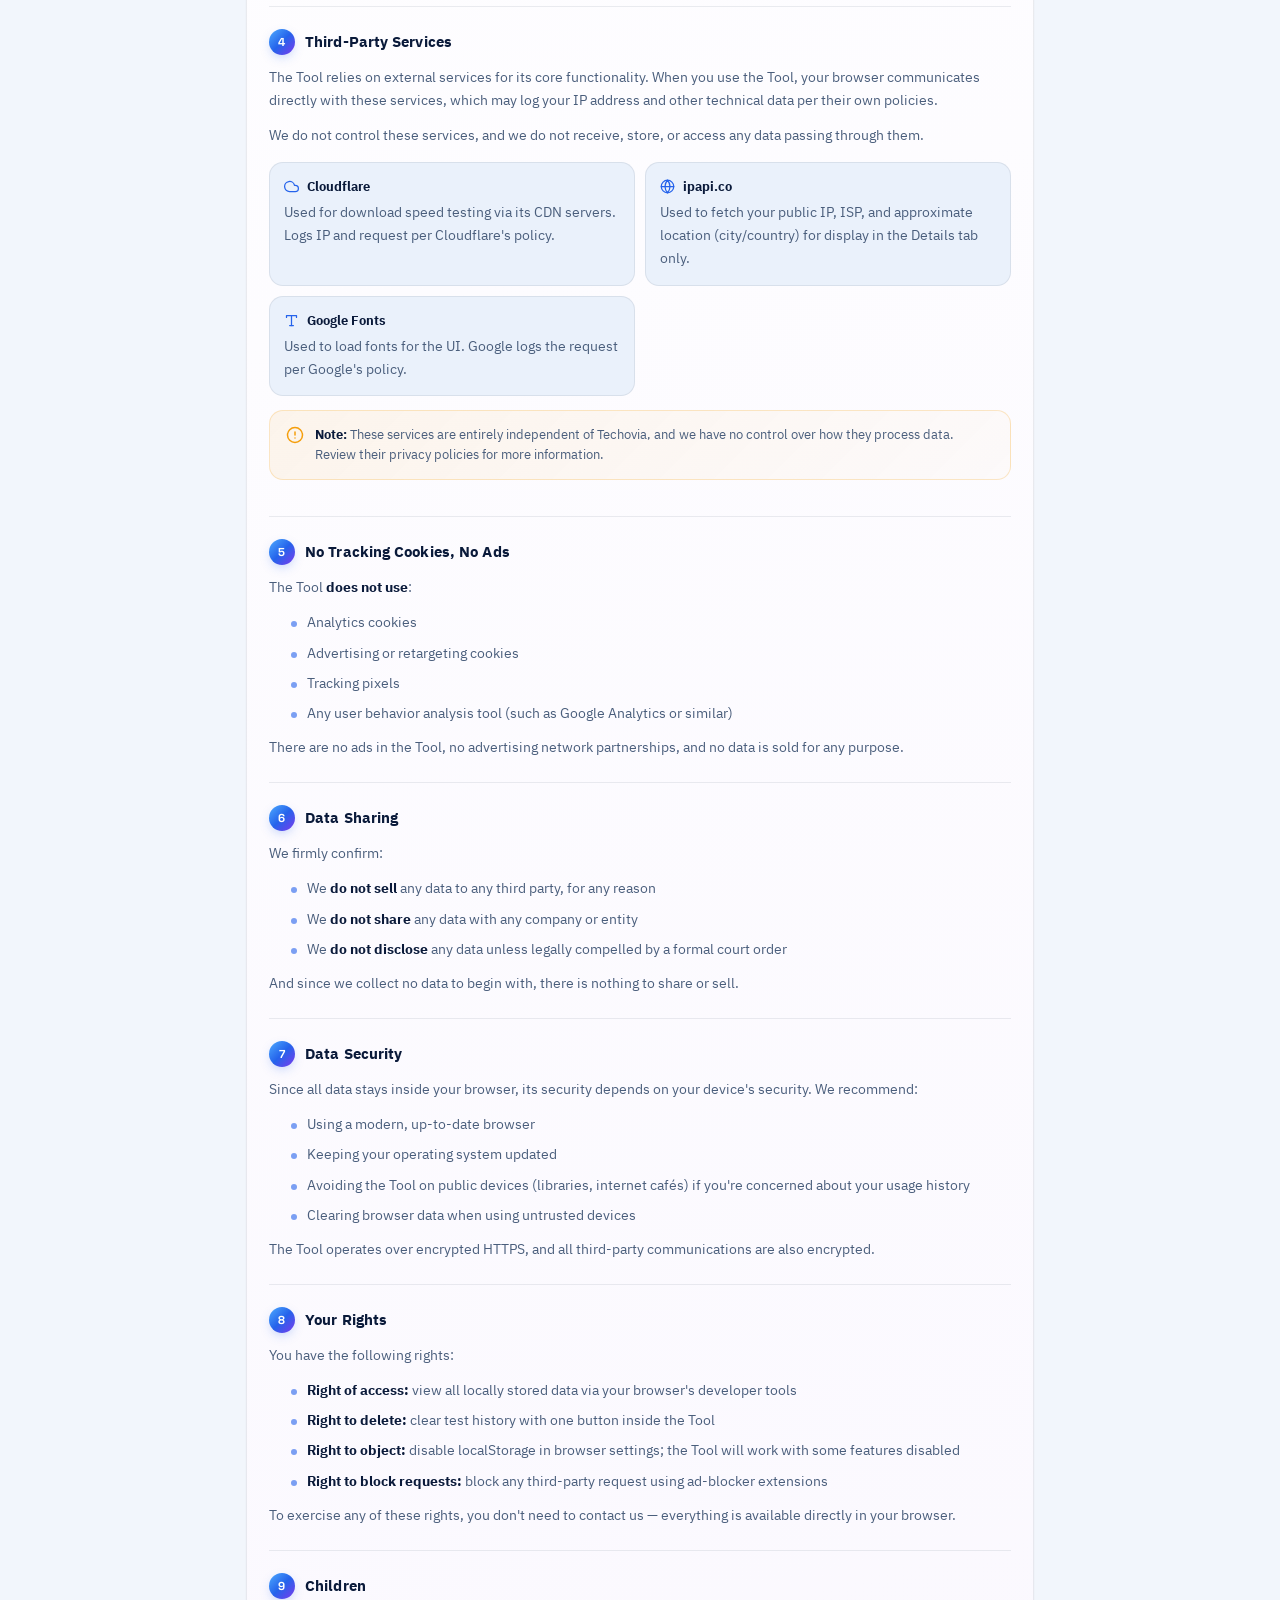
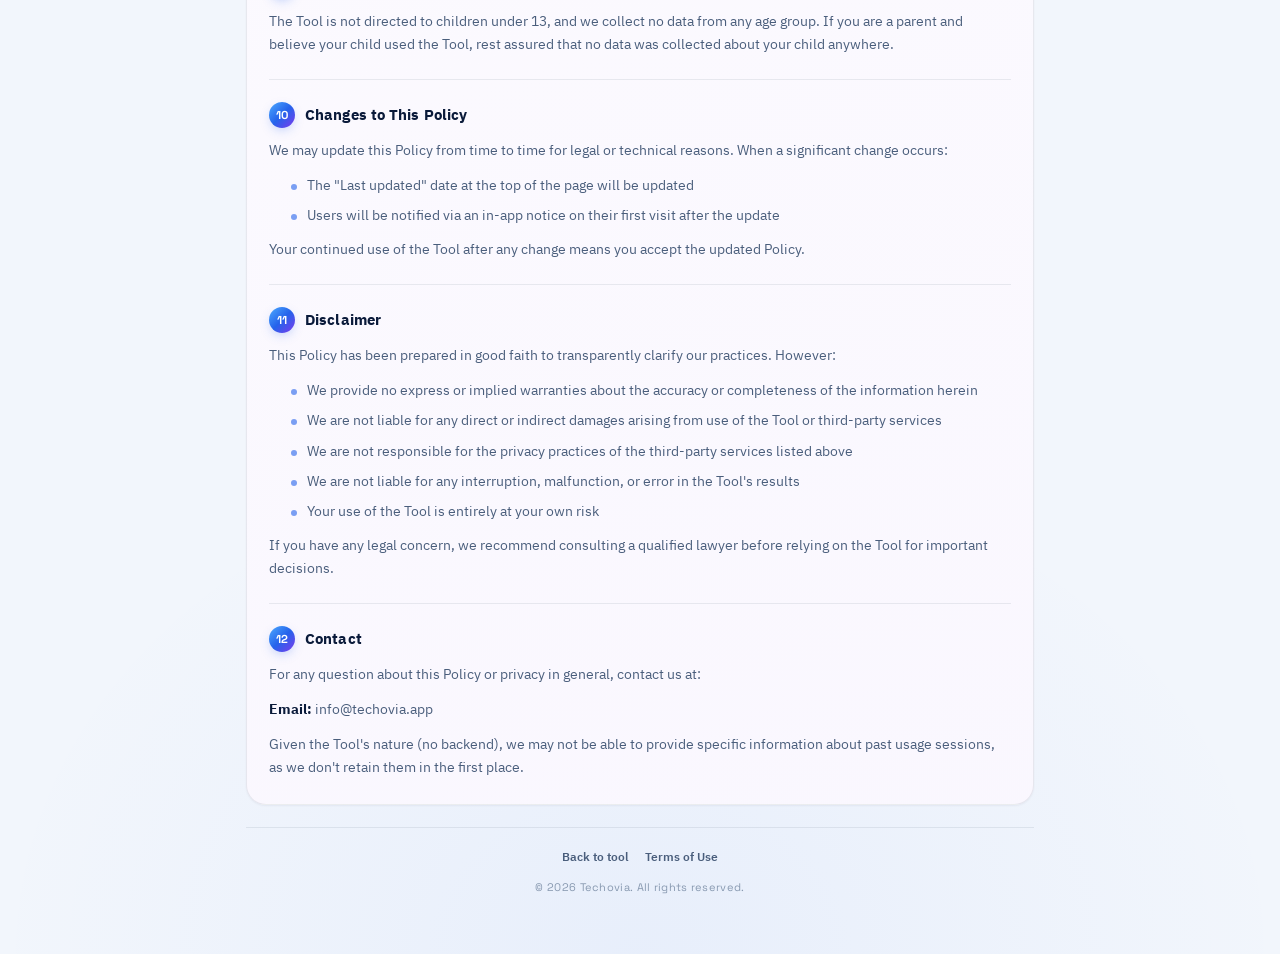
==== commit 66d759b6: "Update contact email in privacy policy" ====
--- a/privacy.html
+++ b/privacy.html
@@ -719,7 +719,7 @@
             title: 'التواصل',
             html: `
 <p>لأي استفسار حول هذه السياسة أو الخصوصية بشكل عام، تواصل معنا عبر:</p>
-<p><strong>البريد الإلكتروني:</strong> info@techovia.app</p>
+<p><strong>البريد الإلكتروني:</strong> Techovia63@gmail.com</p>
 <p>نظراً لطبيعة الأداة (بدون خادم خلفي)، قد لا نستطيع تقديم معلومات محدّدة عن جلسات استخدام سابقة، لأننا لا نحتفظ بها من الأساس.</p>
 `
         }
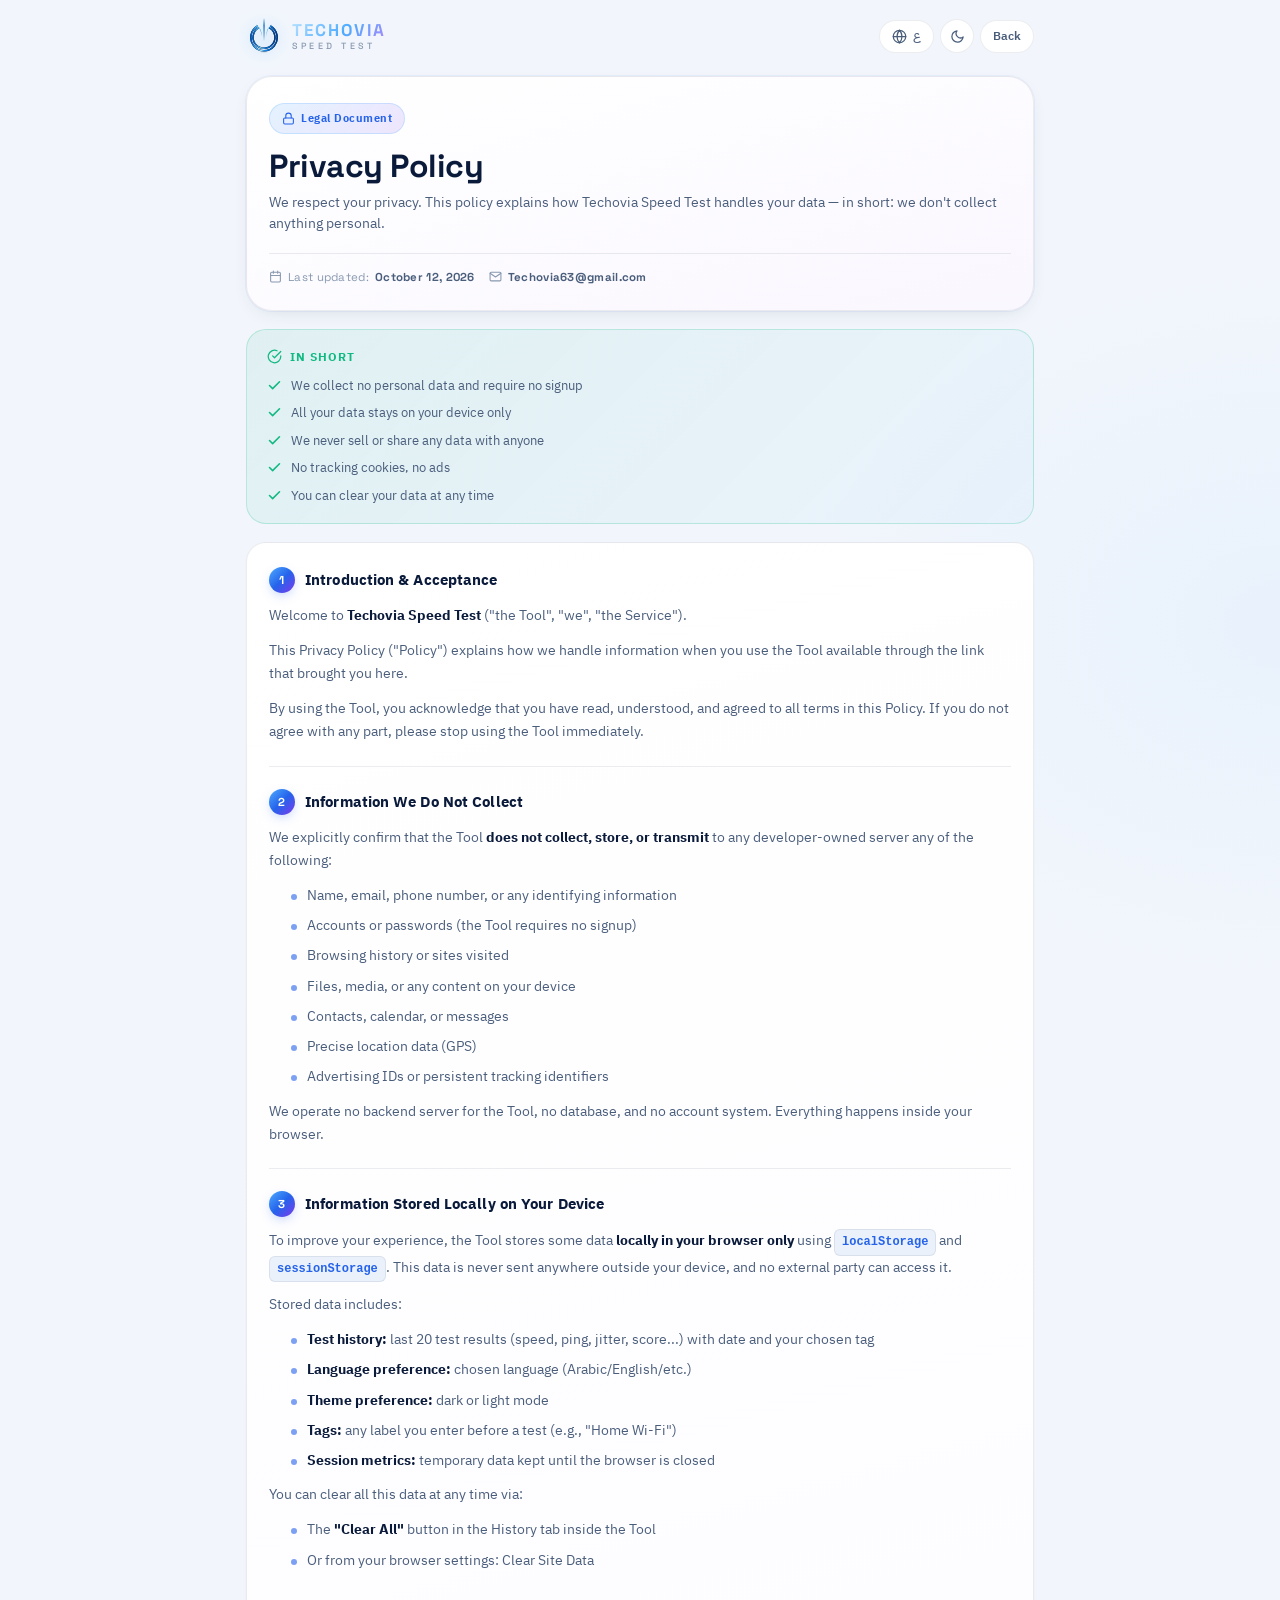
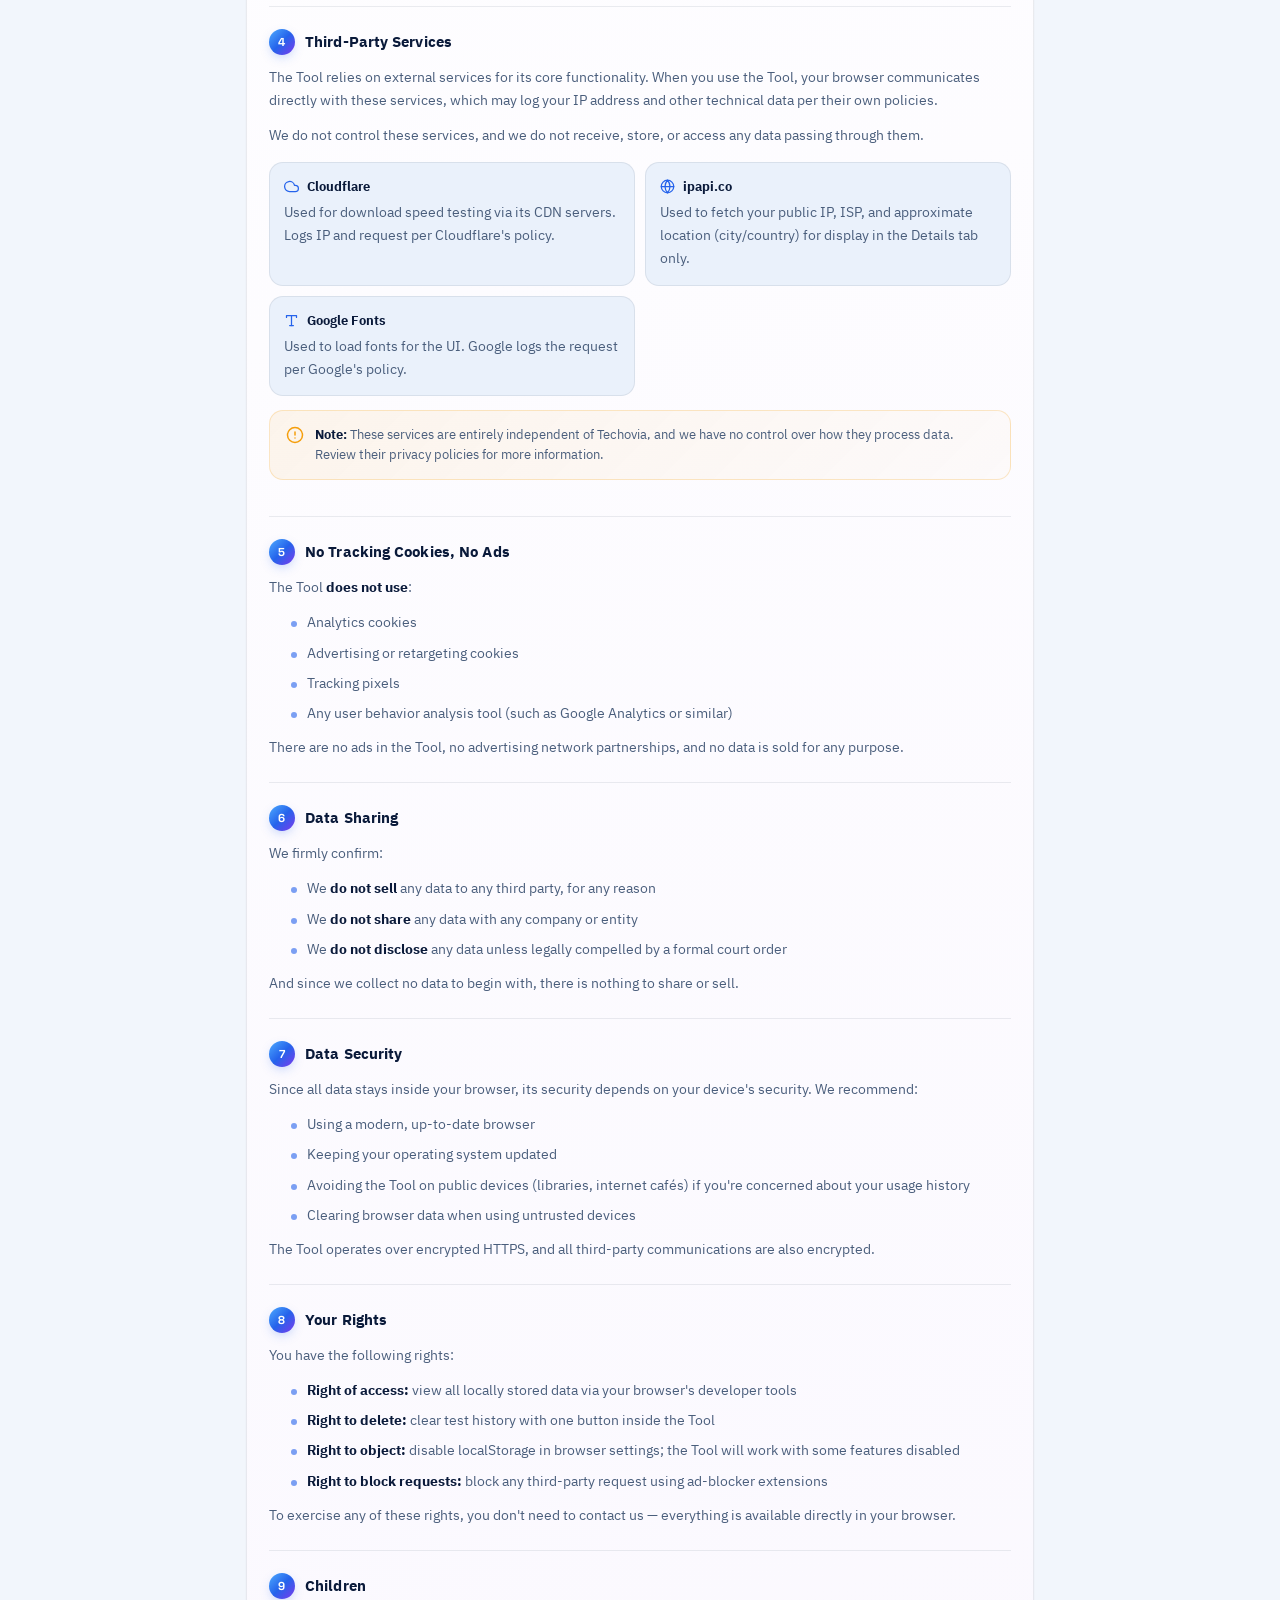
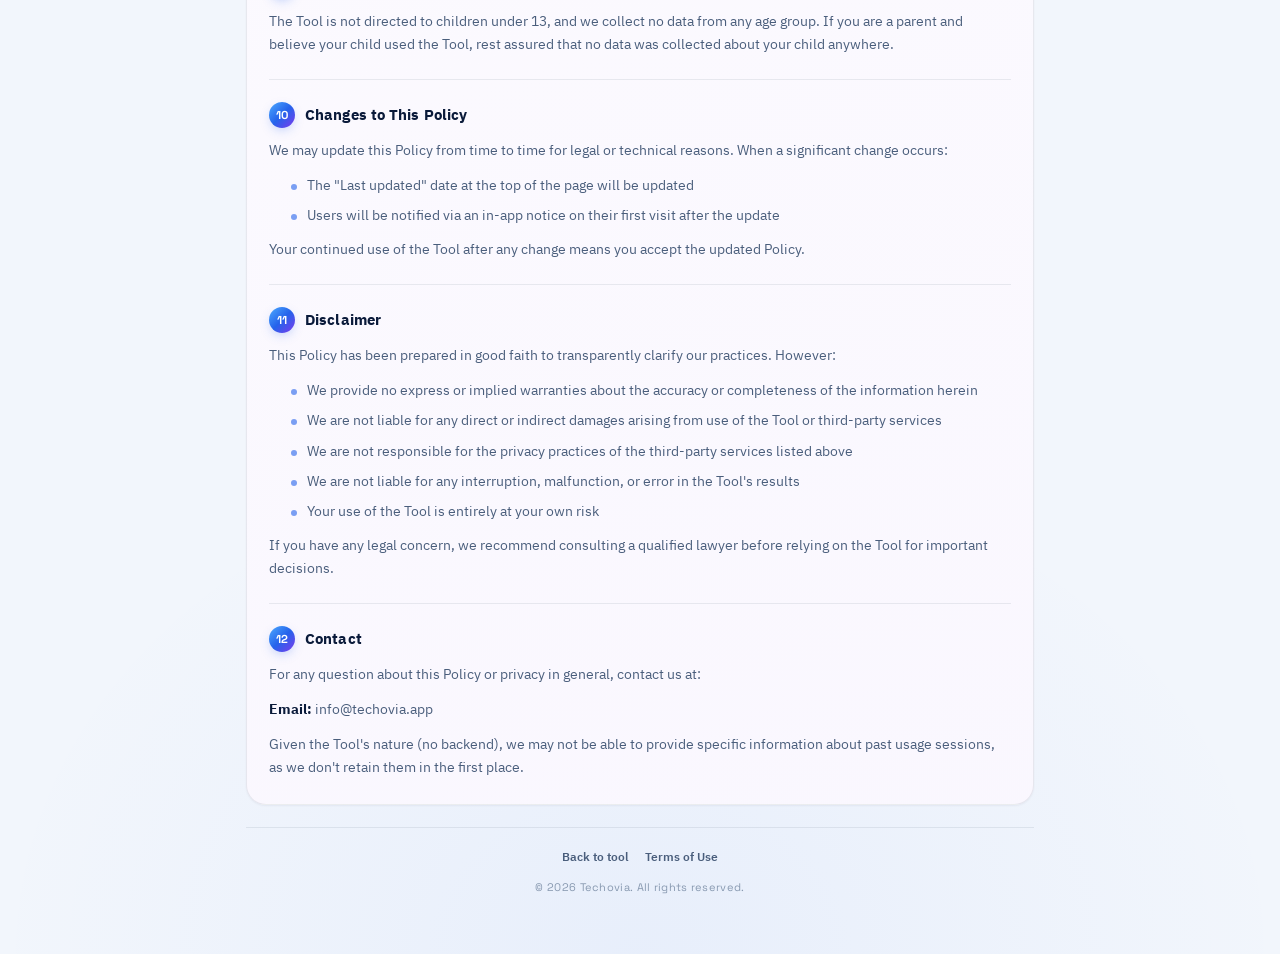
==== commit fc9365b8: "Update contact email in privacy.html" ====
--- a/privacy.html
+++ b/privacy.html
@@ -480,7 +480,7 @@
             </div>
             <div class="hero-meta-item">
                 <svg viewBox="0 0 24 24" fill="none" stroke="currentColor" stroke-width="2" stroke-linecap="round" stroke-linejoin="round"><path d="M4 4h16c1.1 0 2 .9 2 2v12c0 1.1-.9 2-2 2H4c-1.1 0-2-.9-2-2V6c0-1.1.9-2 2-2z"/><polyline points="22,6 12,13 2,6"/></svg>
-                <strong>info@techovia.app</strong>
+                <strong>Techovia63@gmail.com</strong>
             </div>
         </div>
     </section>
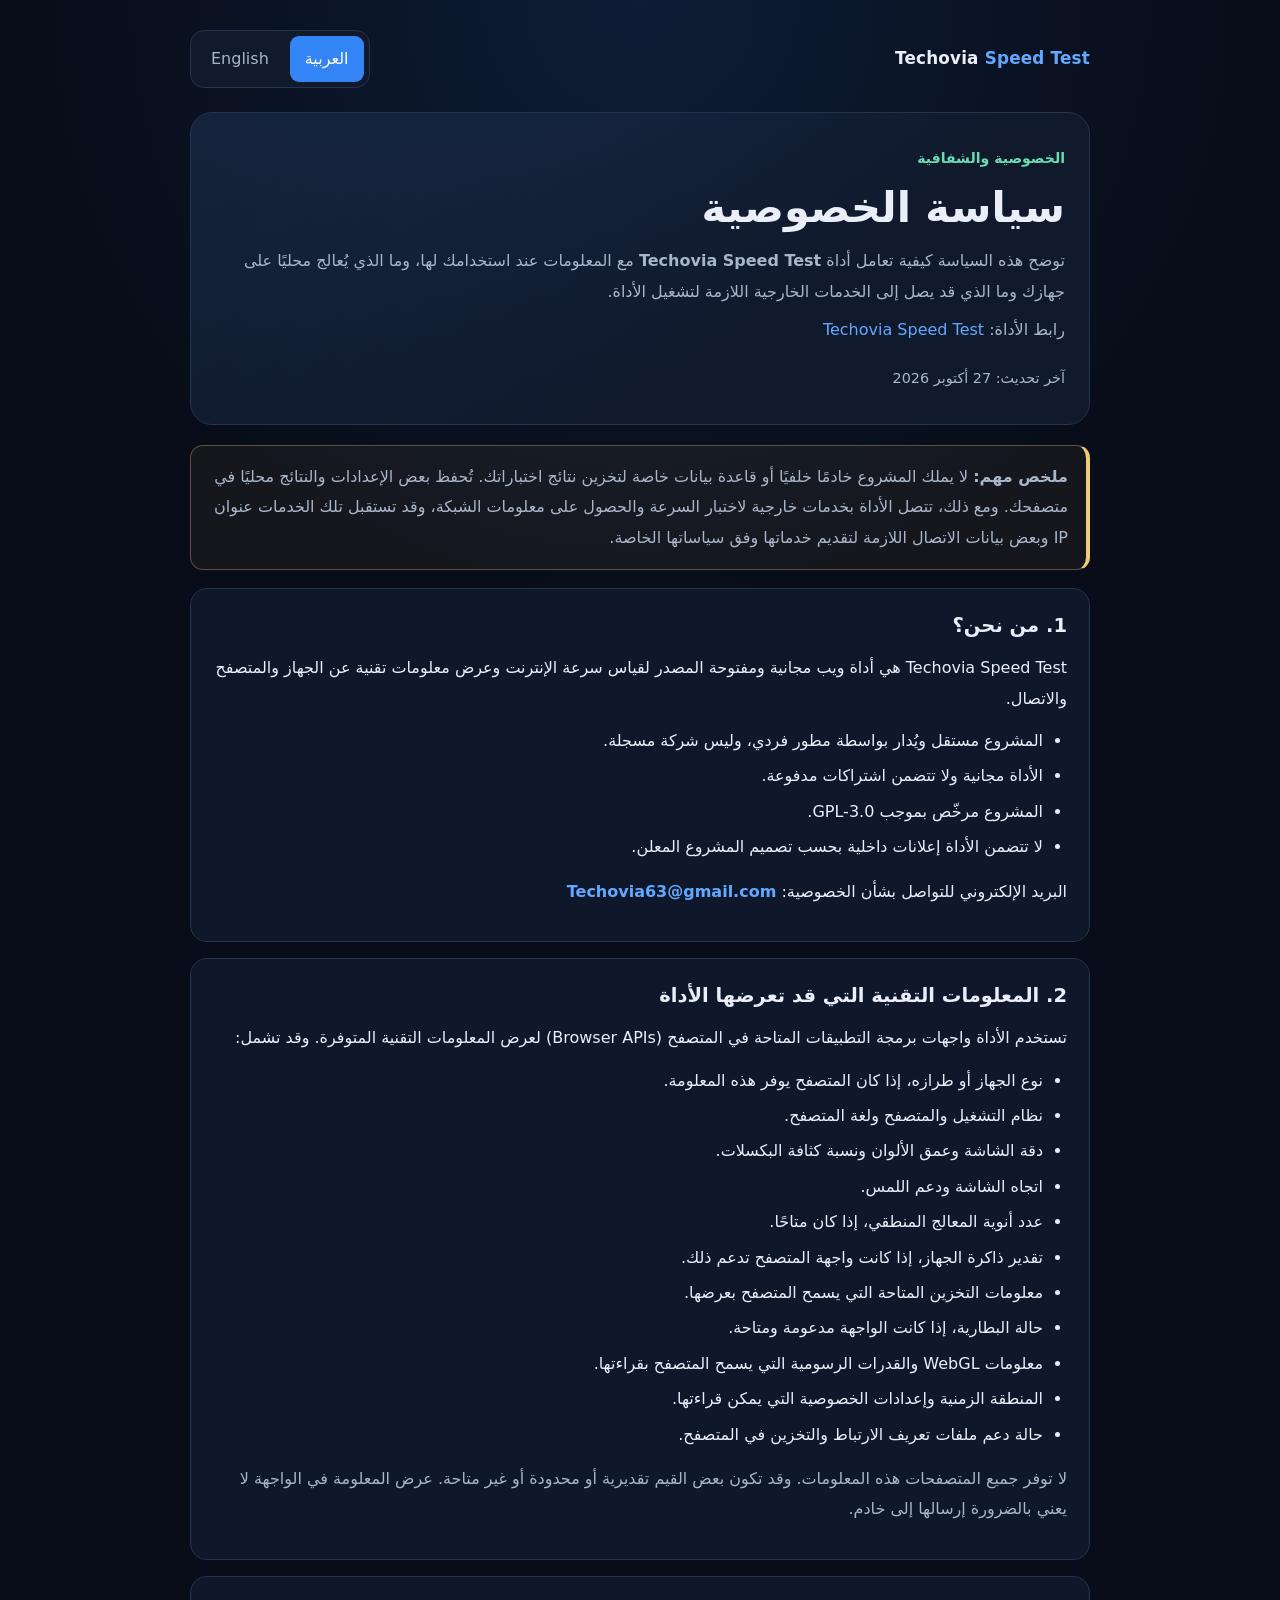
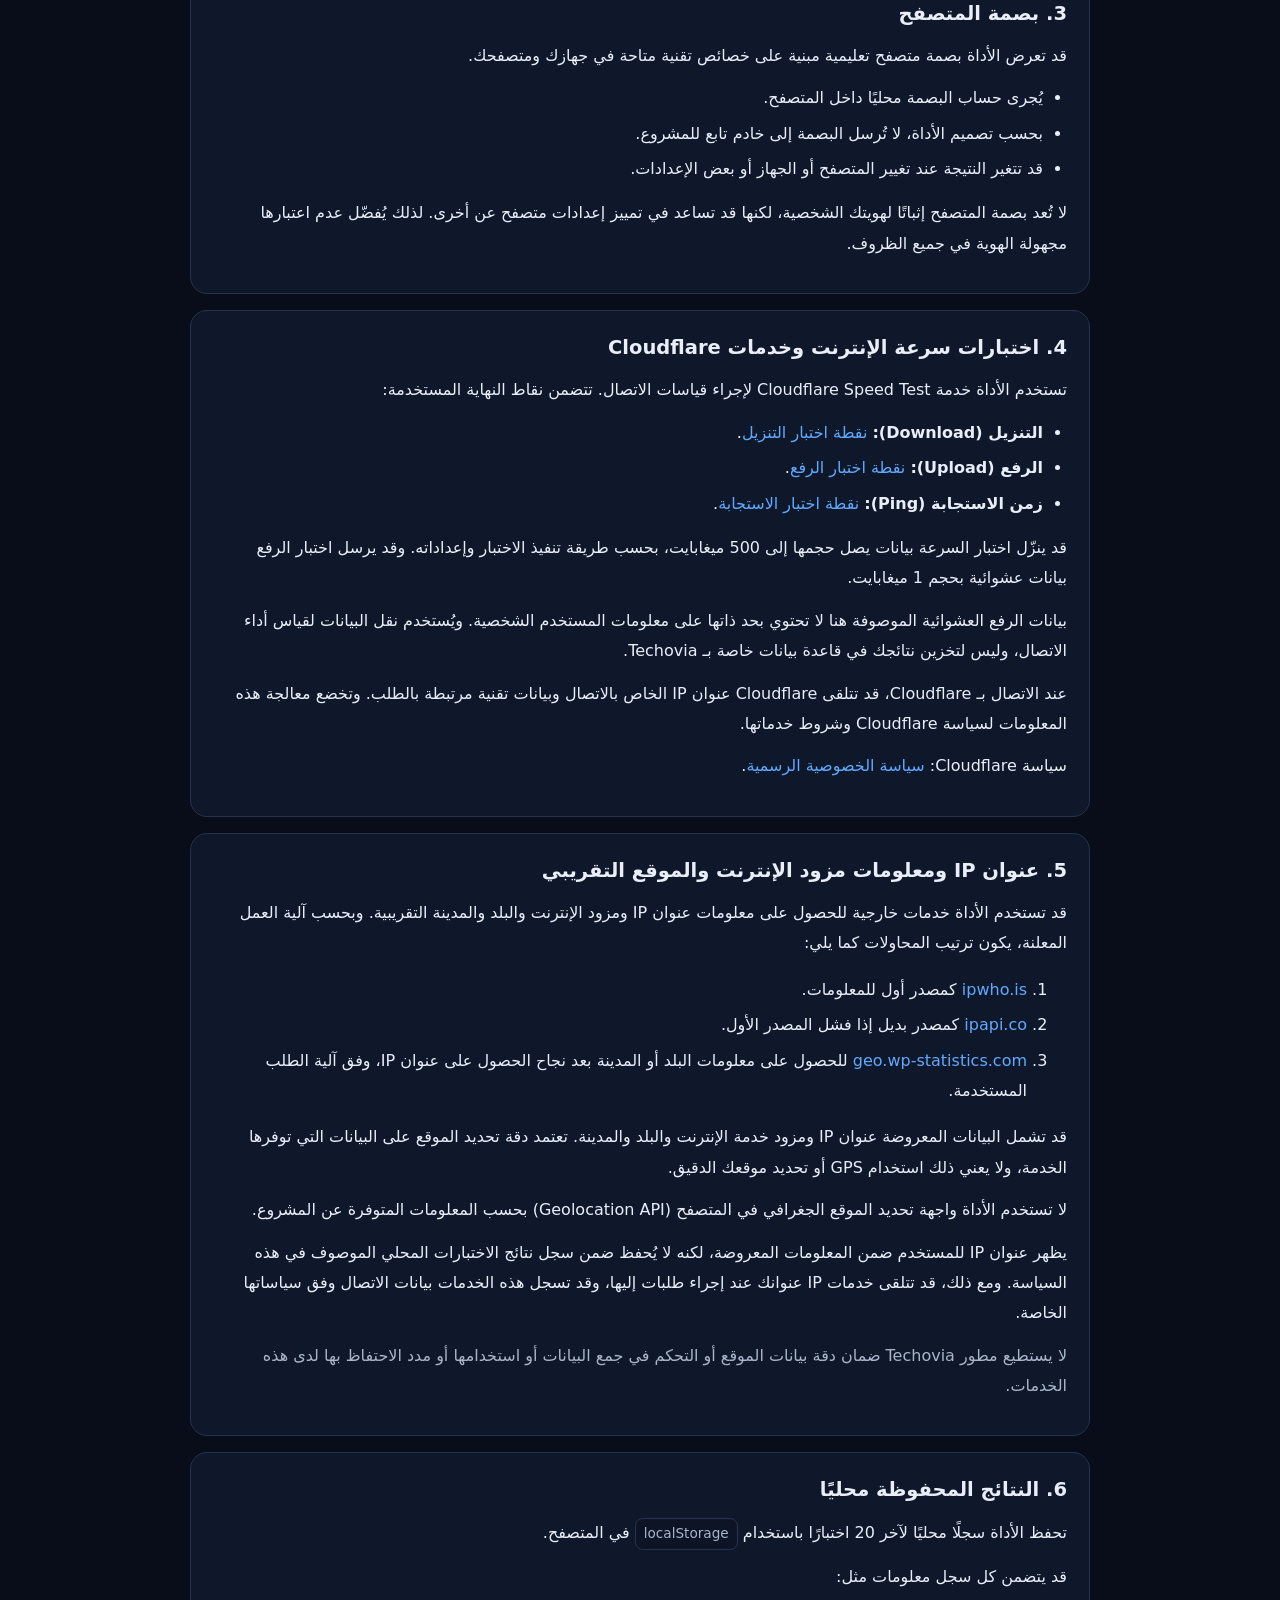
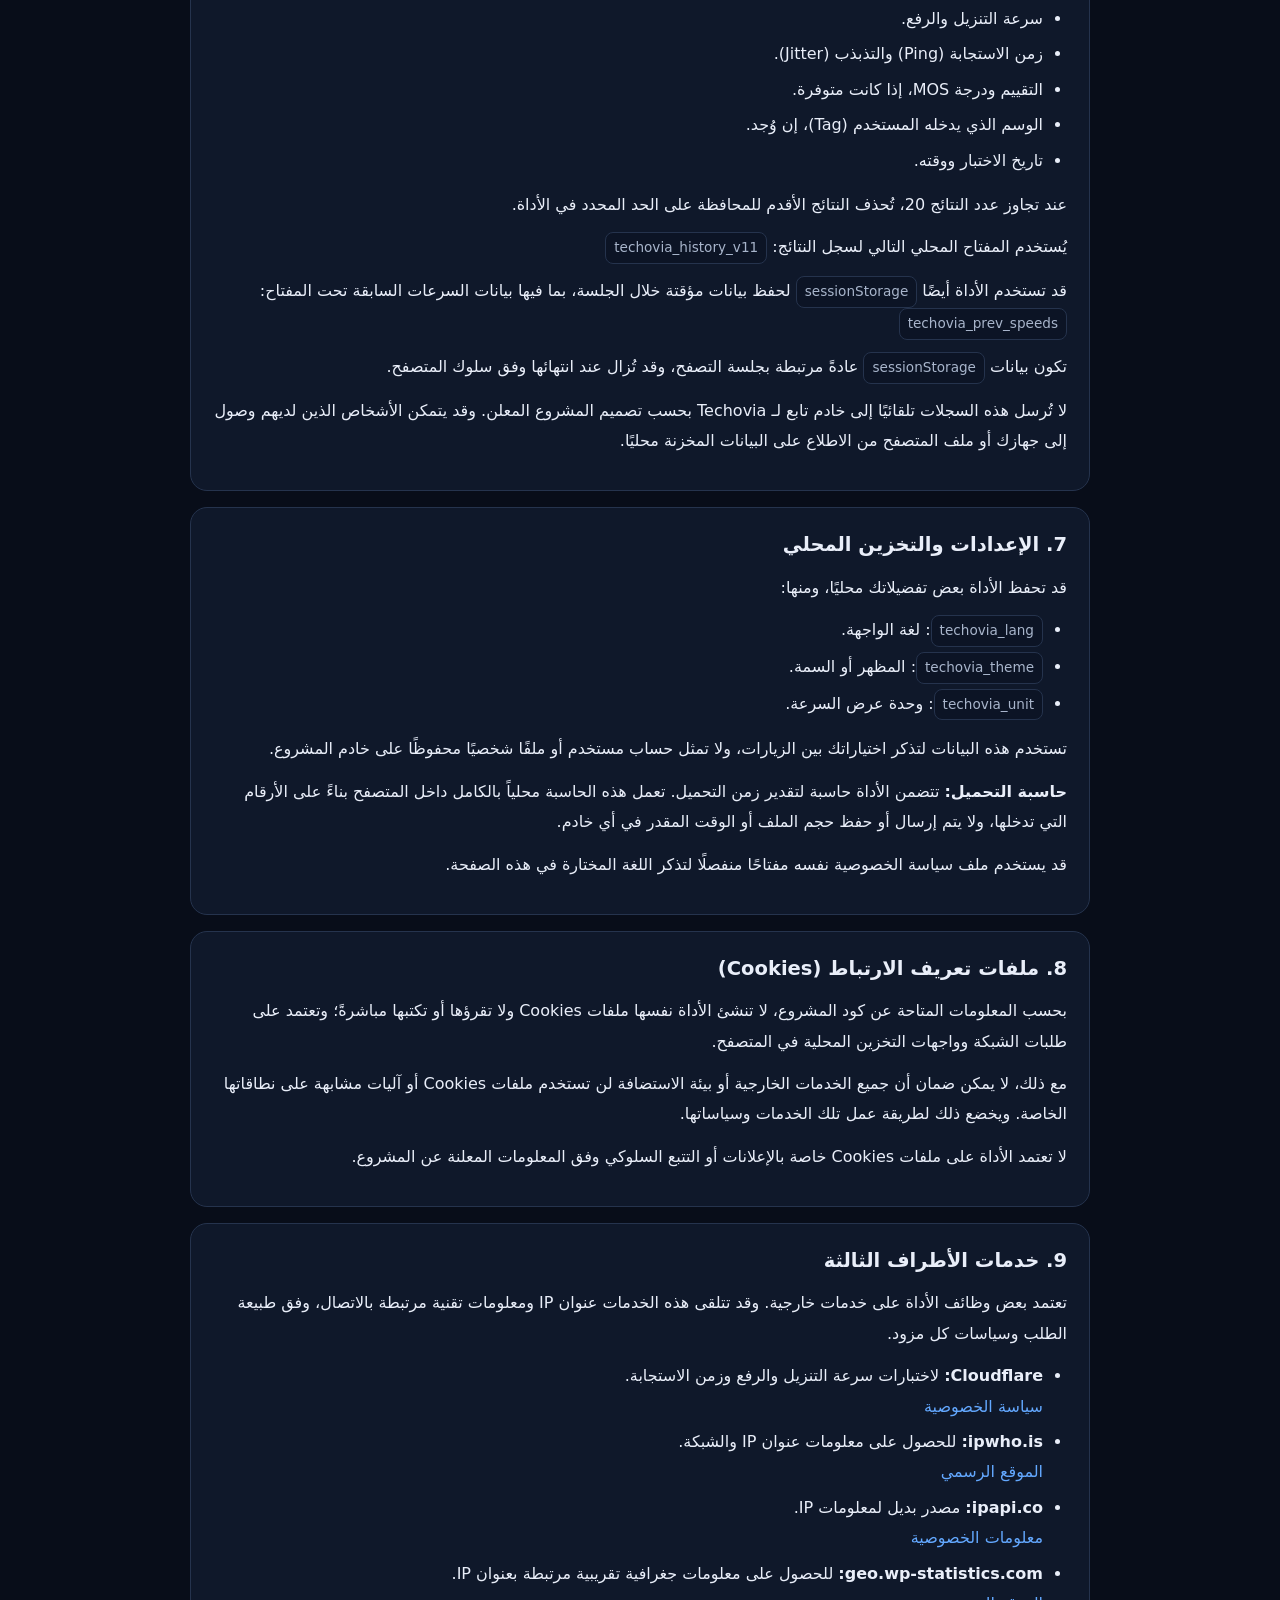
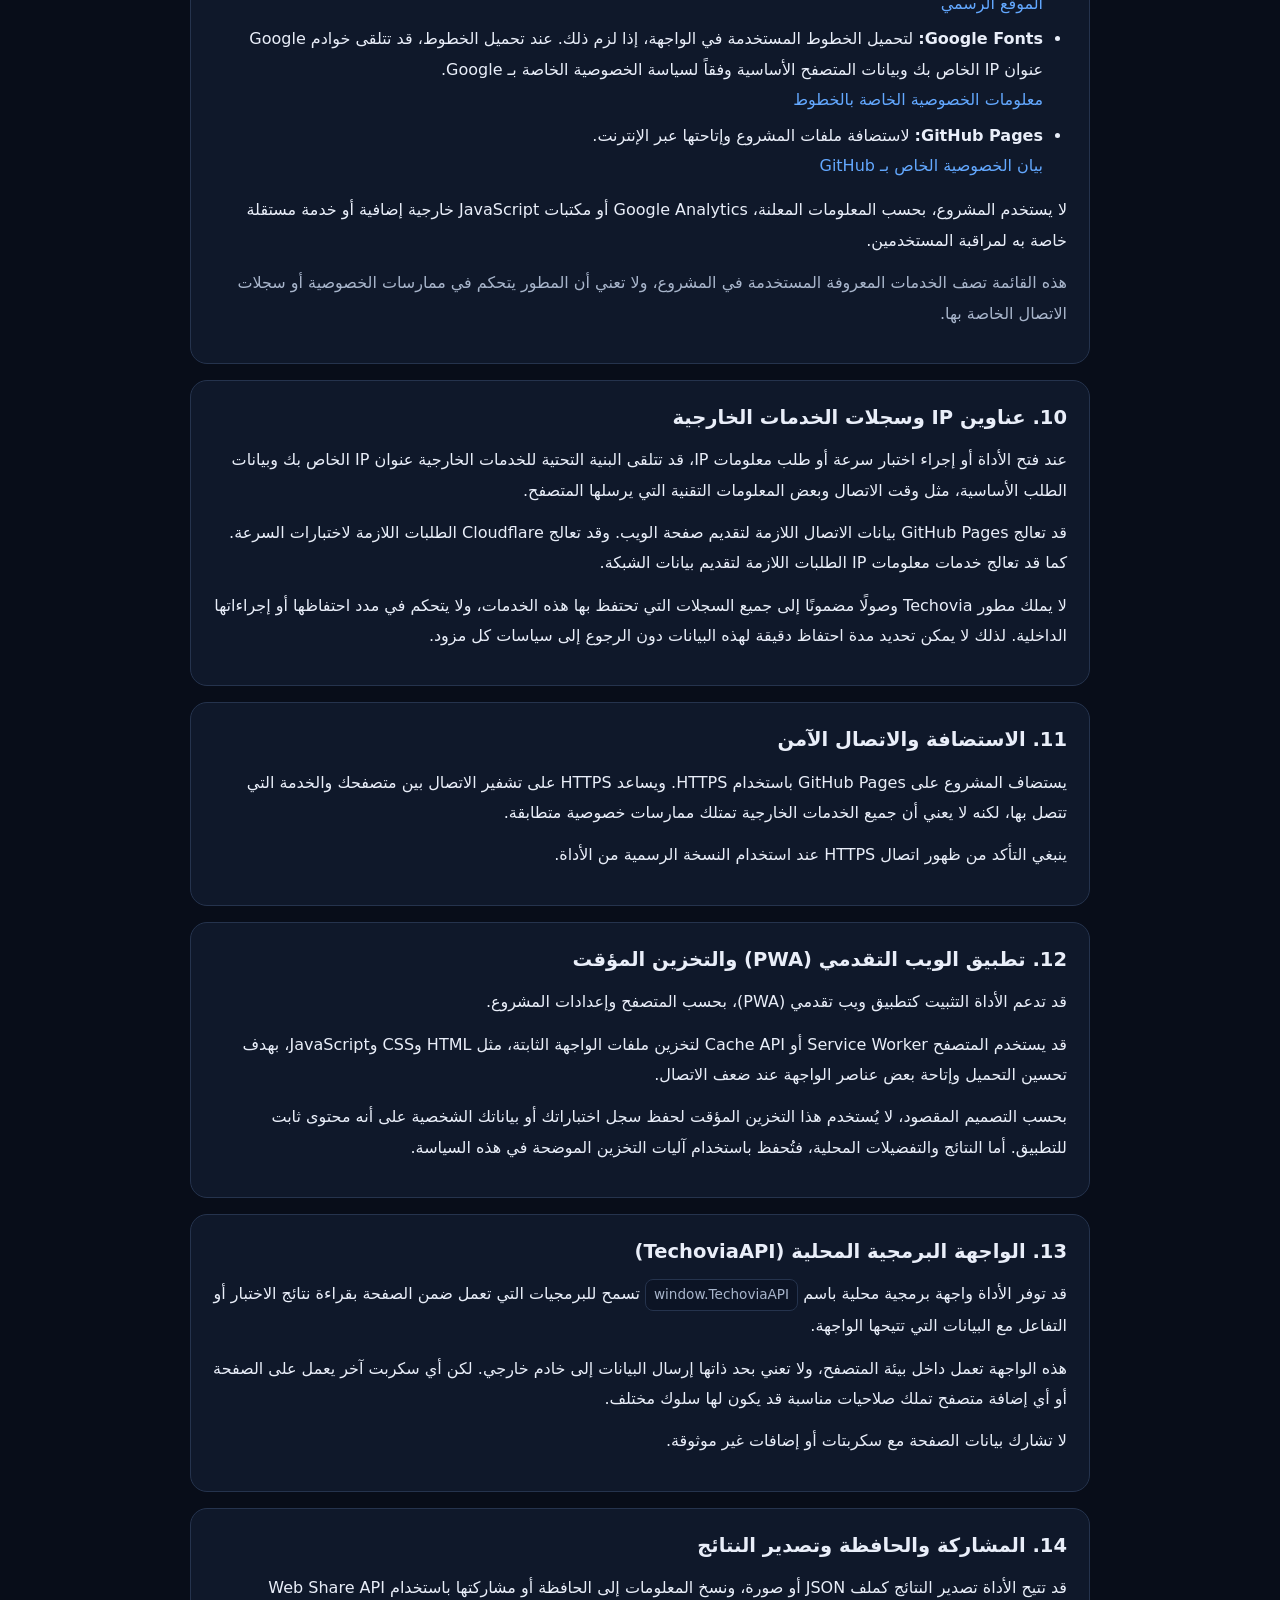
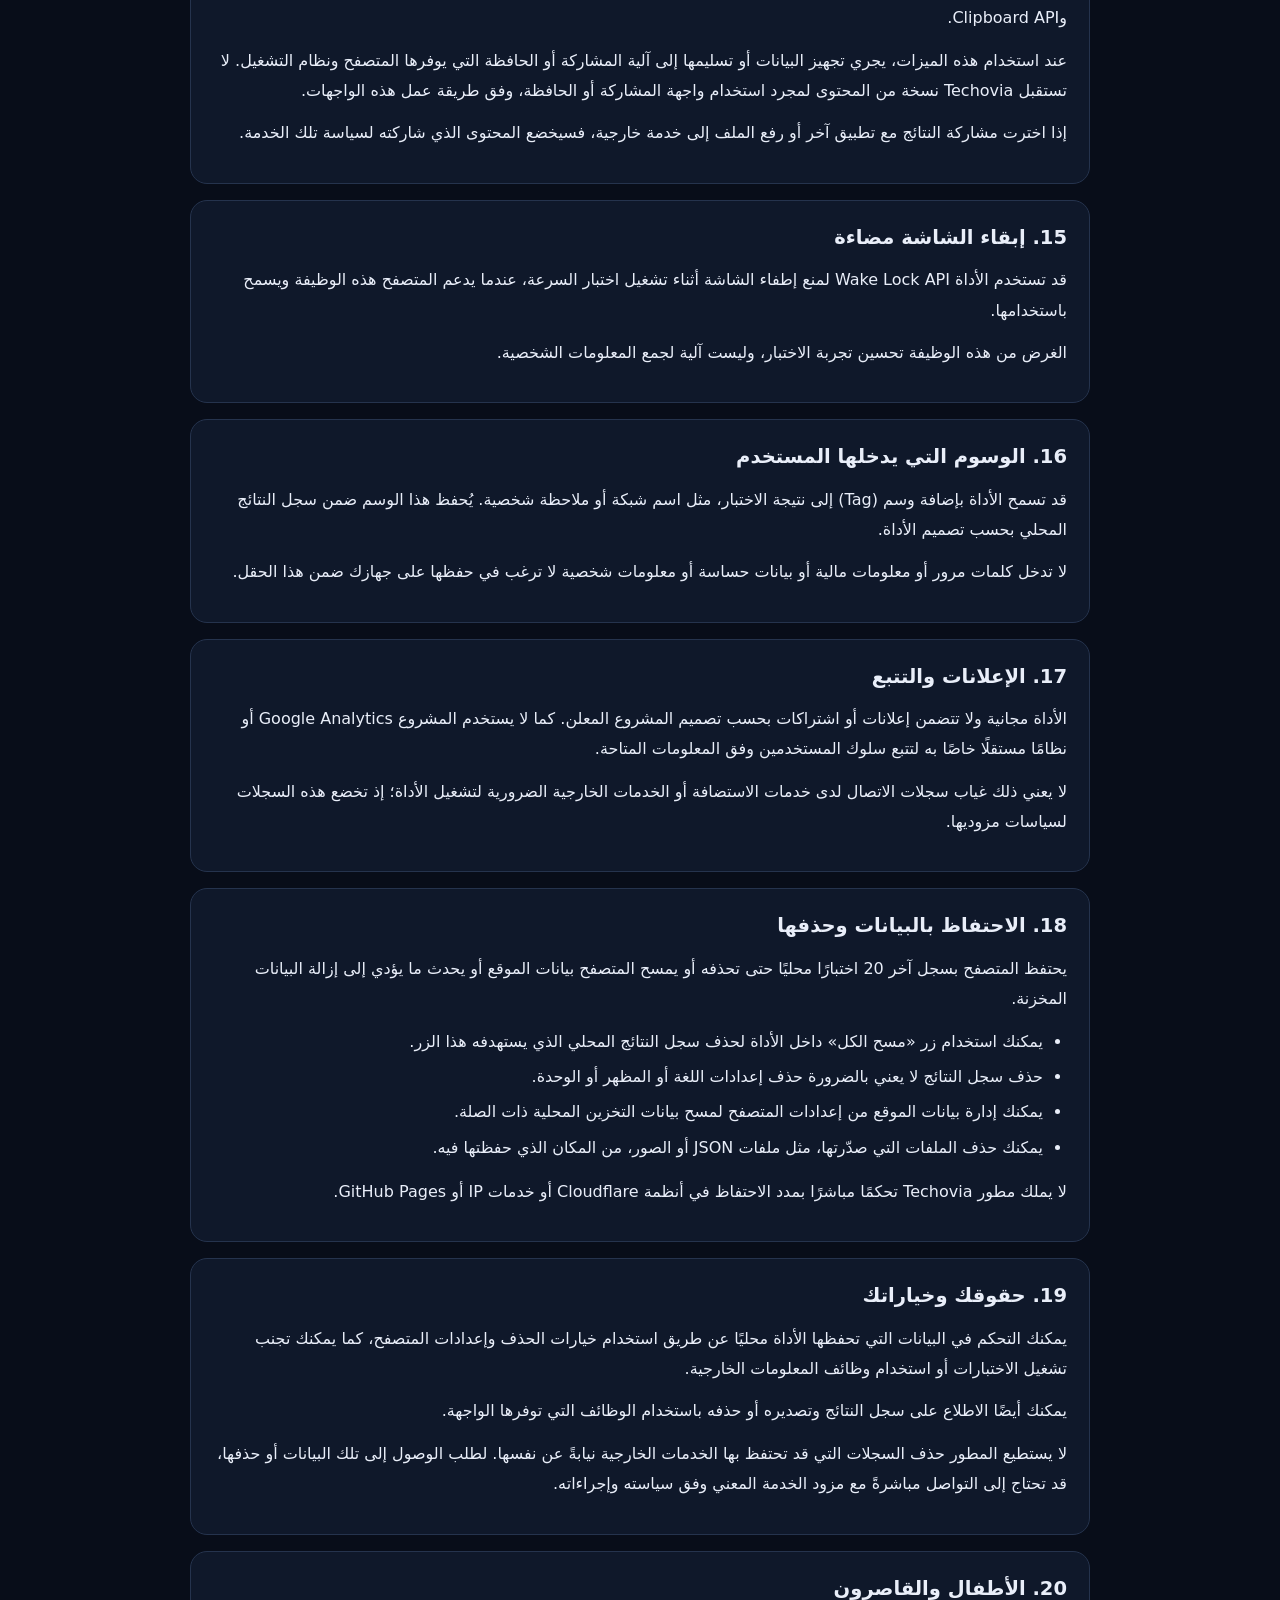
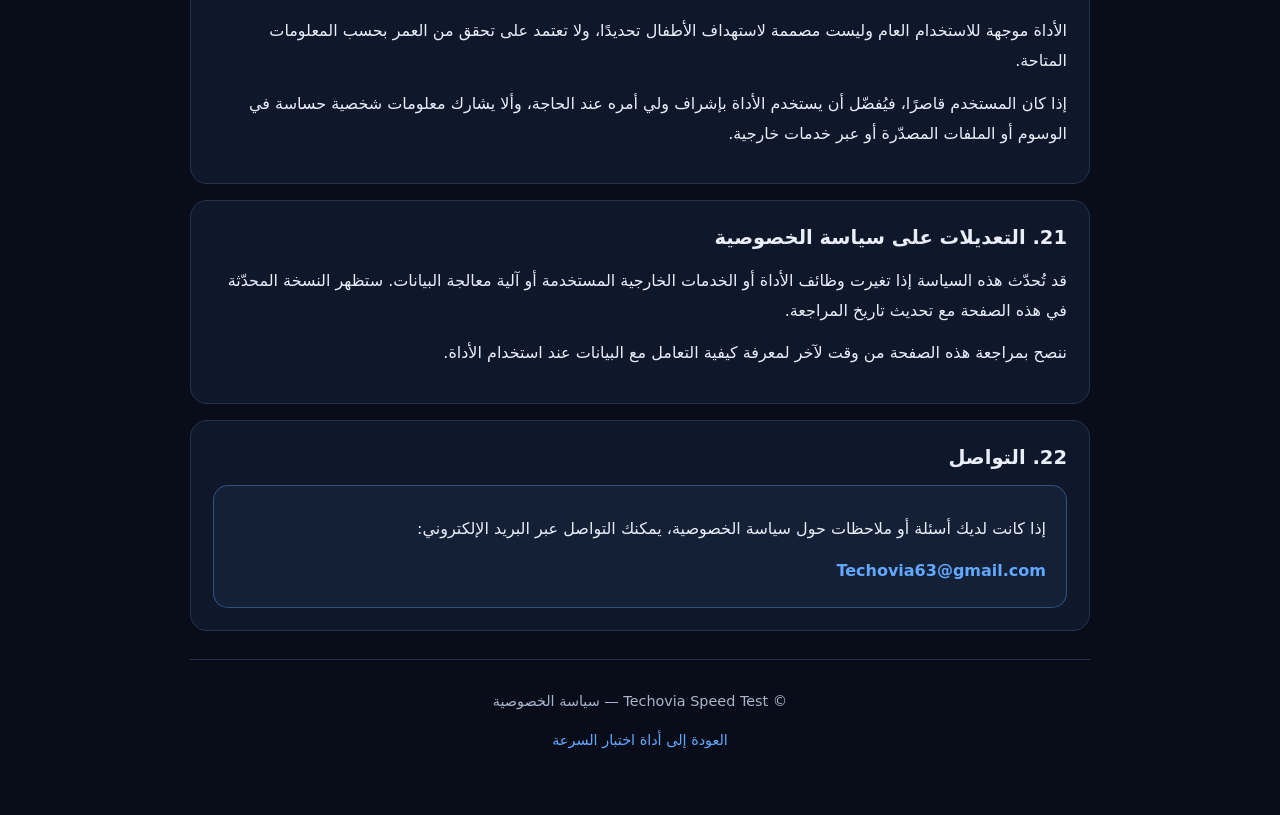
==== commit 228596f4: "Update privacy.html" ====
--- a/privacy.html
+++ b/privacy.html
@@ -1,1032 +1,684 @@
 <!DOCTYPE html>
-<html lang="ar" dir="rtl" data-theme="dark">
+<html lang="ar" dir="rtl">
 <head>
-<meta charset="UTF-8">
-<meta name="viewport" content="width=device-width,initial-scale=1,maximum-scale=5,viewport-fit=cover">
-<meta name="theme-color" content="#05080f">
-<meta name="description" content="Techovia Privacy Policy — سياسة الخصوصية">
-<meta name="robots" content="index, follow">
-
-<link rel="icon" type="image/svg+xml" href="./assets/logo.svg">
-<link rel="apple-touch-icon" href="./assets/logo.svg">
-
-<link rel="preconnect" href="https://fonts.googleapis.com">
-<link rel="preconnect" href="https://fonts.gstatic.com" crossorigin>
-<link href="https://fonts.googleapis.com/css2?family=Space+Grotesk:wght@500;600;700&family=IBM+Plex+Sans+Arabic:wght@400;500;600;700&display=swap" rel="stylesheet">
-
-<title data-i18n="pageTitle">سياسة الخصوصية — Techovia</title>
-
-<style>
-:root {
-    --blue-1:#b6e1ff; --blue-2:#7dc8ff; --blue-3:#4dabff; --blue-4:#1e5fc4;
-    --violet:#7c3aed; --violet-light:#a78bfa;
-    --bg:#f2f6fc; --surface-1:#ffffff; --surface-2:#eaf1fb; --surface-3:#dde7f5;
-    --border:rgba(10,26,58,0.08); --border-strong:rgba(10,26,58,0.16);
-    --text-1:#0a1a3a; --text-2:#4a5e7c; --text-3:#8899b0;
-    --primary:#2563eb; --primary-glow:rgba(37,99,235,0.35);
-    --radius-sm:10px; --radius-md:14px; --radius-lg:20px; --radius-xl:26px; --radius-full:999px;
-    --shadow-sm:0 1px 2px rgba(10,26,58,0.05);
-    --shadow-md:0 6px 20px -8px rgba(10,26,58,0.14);
-    --font-body:'IBM Plex Sans Arabic',system-ui,-apple-system,sans-serif;
-    --font-display:'Space Grotesk','IBM Plex Sans Arabic',system-ui,sans-serif;
-    --t-fast:0.14s cubic-bezier(0.4,0,0.2,1);
-    --t-base:0.24s cubic-bezier(0.4,0,0.2,1);
-}
-[data-theme="dark"] {
-    --bg:#05080f; --surface-1:#0c1a30; --surface-2:#132642; --surface-3:#1d3556;
-    --border:rgba(77,171,255,0.10); --border-strong:rgba(77,171,255,0.22);
-    --text-1:#eaf3ff; --text-2:#a9c0de; --text-3:#6f88a8;
-    --primary:#4dabff; --primary-glow:rgba(77,171,255,0.5);
-    --shadow-sm:0 1px 2px rgba(0,0,0,0.5);
-    --shadow-md:0 8px 24px -10px rgba(0,0,0,0.7);
-}
-
-* { box-sizing:border-box; -webkit-tap-highlight-color:transparent; }
-html { scroll-behavior:smooth; }
-body {
-    margin:0;
-    color:var(--text-1);
-    font-family:var(--font-body);
-    min-height:100vh; min-height:100dvh;
-    -webkit-font-smoothing:antialiased;
-    overflow-x:hidden;
-    background:
-        radial-gradient(ellipse 900px 700px at 15% -10%, rgba(124,58,237,0.07), transparent 60%),
-        radial-gradient(ellipse 800px 600px at 100% 15%, rgba(77,171,255,0.06), transparent 60%),
-        radial-gradient(ellipse 1000px 800px at 50% 100%, rgba(37,99,235,0.05), transparent 65%),
-        var(--bg);
-    transition:background-color .3s ease, color .3s ease;
-}
-[data-theme="dark"] body {
-    background:
-        radial-gradient(ellipse 900px 700px at 15% -10%, rgba(124,58,237,0.14), transparent 60%),
-        radial-gradient(ellipse 800px 600px at 100% 15%, rgba(77,171,255,0.12), transparent 60%),
-        radial-gradient(ellipse 1000px 800px at 50% 100%, rgba(30,95,196,0.10), transparent 65%),
-        linear-gradient(180deg, #05080f 0%, #080d1f 45%, #0a0a24 75%, #05080f 100%);
-}
-:focus-visible { outline:2px solid var(--primary); outline-offset:3px; border-radius:var(--radius-sm); }
-button, select, input { font-family:inherit; }
-button, a { cursor:pointer; user-select:none; }
-a { color:var(--primary); text-decoration:none; }
-a:hover { text-decoration:underline; }
-img { display:block; }
-
-/* Layout */
-.page {
-    max-width:820px;
-    margin:0 auto;
-    padding:18px 16px 60px;
-    position:relative;
-    z-index:1;
-}
-
-/* Topbar */
-.topbar {
-    display:flex;
-    justify-content:space-between;
-    align-items:center;
-    gap:10px;
-    margin-bottom:22px;
-}
-.brand { display:flex; align-items:center; gap:10px; text-decoration:none; color:inherit; }
-.brand:hover { text-decoration:none; }
-.brand-logo {
-    width:36px; height:36px;
-    filter:drop-shadow(0 0 8px rgba(77,171,255,0.35));
-}
-.brand-text { display:flex; flex-direction:column; line-height:1; }
-.brand-name {
-    font-family:var(--font-display); font-weight:700; font-size:17px; letter-spacing:2px;
-    background:linear-gradient(135deg, var(--blue-1), var(--blue-3) 55%, var(--violet-light));
-    -webkit-background-clip:text; background-clip:text;
-    -webkit-text-fill-color:transparent; color:transparent;
-}
-.brand-tag {
-    font-family:var(--font-display); font-weight:500; font-size:9px; letter-spacing:3.5px;
-    color:var(--text-3); text-transform:uppercase; margin-top:3px;
-}
-.topbar-actions { display:flex; gap:6px; align-items:center; }
-
-.chip {
-    background:var(--surface-1);
-    border:1px solid var(--border);
-    color:var(--text-2);
-    padding:7px 12px;
-    border-radius:var(--radius-full);
-    font-size:11.5px;
-    font-weight:600;
-    transition:all var(--t-fast);
-    display:inline-flex; align-items:center; gap:6px;
-    text-decoration:none;
-}
-.chip:hover {
-    background:var(--surface-2);
-    color:var(--text-1);
-    border-color:var(--border-strong);
-    text-decoration:none;
-}
-.chip.icon { padding:0; width:34px; height:34px; justify-content:center; }
-.chip svg { width:15px; height:15px; }
-
-/* Hero */
-.hero {
-    background:linear-gradient(165deg, var(--surface-1) 0%, color-mix(in srgb, var(--surface-1) 96%, var(--violet) 4%) 100%);
-    border:1px solid var(--border);
-    border-radius:var(--radius-xl);
-    padding:26px 22px;
-    margin-bottom:18px;
-    box-shadow:var(--shadow-md), 0 0 0 1px rgba(37,99,235,0.06), inset 0 1px 0 rgba(255,255,255,0.05);
-    position:relative;
-    overflow:hidden;
-}
-[data-theme="dark"] .hero {
-    background:linear-gradient(165deg, #0f2242 0%, #0d1a35 45%, #12143a 100%);
-    border-color:rgba(124,58,237,0.18);
-}
-.hero-badge {
-    display:inline-flex; align-items:center; gap:6px;
-    background:linear-gradient(135deg, rgba(77,171,255,0.15), rgba(124,58,237,0.12));
-    color:var(--primary);
-    padding:6px 12px;
-    border-radius:var(--radius-full);
-    font-size:11px;
-    font-weight:700;
-    letter-spacing:0.5px;
-    margin-bottom:14px;
-    border:1px solid rgba(77,171,255,0.22);
-}
-.hero-badge svg { width:13px; height:13px; }
-.hero h1 {
-    font-family:var(--font-display);
-    font-weight:700;
-    font-size:clamp(24px, 5vw, 32px);
-    line-height:1.15;
-    letter-spacing:-0.5px;
-    margin:0 0 8px;
-    color:var(--text-1);
-}
-.hero-sub {
-    font-size:13.5px;
-    color:var(--text-2);
-    line-height:1.55;
-    margin:0;
-}
-.hero-meta {
-    display:flex;
-    flex-wrap:wrap;
-    gap:14px;
-    margin-top:18px;
-    padding-top:16px;
-    border-top:1px solid var(--border);
-}
-.hero-meta-item {
-    display:flex;
-    align-items:center;
-    gap:6px;
-    font-size:11.5px;
-    color:var(--text-3);
-    font-family:var(--font-display);
-    letter-spacing:0.3px;
-}
-.hero-meta-item svg { width:13px; height:13px; }
-.hero-meta-item strong { color:var(--text-2); font-weight:700; }
-
-/* Summary box */
-.summary {
-    background:linear-gradient(135deg, rgba(16,185,129,0.08), rgba(77,171,255,0.04));
-    border:1px solid rgba(16,185,129,0.22);
-    border-radius:var(--radius-lg);
-    padding:18px 20px;
-    margin-bottom:18px;
-}
-[data-theme="dark"] .summary {
-    background:linear-gradient(135deg, rgba(16,185,129,0.10), rgba(77,171,255,0.05));
-    border-color:rgba(52,211,153,0.25);
-}
-.summary-title {
-    display:flex; align-items:center; gap:8px;
-    font-size:12px; font-weight:700;
-    color:var(--success, #10b981);
-    text-transform:uppercase;
-    letter-spacing:1px;
-    margin-bottom:10px;
-}
-.summary-title svg { width:15px; height:15px; }
-.summary-list {
-    margin:0; padding:0;
-    list-style:none;
-    display:flex;
-    flex-direction:column;
-    gap:8px;
-}
-.summary-list li {
-    display:flex;
-    align-items:flex-start;
-    gap:9px;
-    font-size:13px;
-    color:var(--text-2);
-    line-height:1.5;
-}
-.summary-list svg {
-    width:15px; height:15px;
-    flex-shrink:0;
-    margin-top:2px;
-    color:var(--success, #10b981);
-}
-.summary-list strong { color:var(--text-1); font-weight:700; }
-
-/* Content card */
-.content {
-    background:linear-gradient(165deg, var(--surface-1) 0%, color-mix(in srgb, var(--surface-1) 96%, var(--violet) 4%) 100%);
-    border:1px solid var(--border);
-    border-radius:var(--radius-lg);
-    padding:24px 22px;
-    box-shadow:var(--shadow-sm), inset 0 1px 0 rgba(255,255,255,0.04);
-}
-[data-theme="dark"] .content {
-    background:linear-gradient(165deg, #0d1f3a 0%, #0a1830 60%, #11173a 100%);
-}
-
-.section {
-    padding-bottom:22px;
-    margin-bottom:22px;
-    border-bottom:1px solid var(--border);
-}
-.section:last-child {
-    padding-bottom:0;
-    margin-bottom:0;
-    border-bottom:0;
-}
-
-.section-num {
-    display:inline-flex;
-    align-items:center;
-    justify-content:center;
-    width:26px;
-    height:26px;
-    border-radius:50%;
-    background:linear-gradient(135deg, var(--blue-3), var(--primary) 50%, var(--violet));
-    color:#fff;
-    font-family:var(--font-display);
-    font-size:11.5px;
-    font-weight:700;
-    margin-inline-end:10px;
-    flex-shrink:0;
-    box-shadow:0 4px 12px -3px var(--primary-glow);
-}
-.section-title {
-    display:flex;
-    align-items:center;
-    font-size:15px;
-    font-weight:700;
-    color:var(--text-1);
-    margin:0 0 12px;
-    letter-spacing:0.1px;
-}
-.section p {
-    font-size:13.5px;
-    color:var(--text-2);
-    line-height:1.7;
-    margin:0 0 12px;
-}
-.section p:last-child { margin-bottom:0; }
-.section strong { color:var(--text-1); font-weight:700; }
-.section ul {
-    margin:0 0 12px;
-    padding-inline-start:22px;
-    list-style:none;
-}
-.section ul li {
-    position:relative;
-    padding-inline-start:16px;
-    margin-bottom:8px;
-    font-size:13.5px;
-    color:var(--text-2);
-    line-height:1.65;
-}
-.section ul li::before {
-    content:'';
-    position:absolute;
-    inset-inline-start:0;
-    top:9px;
-    width:6px;
-    height:6px;
-    border-radius:50%;
-    background:var(--primary);
-    opacity:0.6;
-}
-.section ul li:last-child { margin-bottom:0; }
-
-/* Inline code / highlight */
-.inline-code {
-    background:var(--surface-2);
-    color:var(--primary);
-    font-family:ui-monospace, 'SF Mono', Monaco, monospace;
-    font-size:12px;
-    padding:2px 7px;
-    border-radius:6px;
-    border:1px solid var(--border);
-    direction:ltr;
-    display:inline-block;
-    font-weight:600;
-}
-
-/* Note box */
-.note {
-    background:linear-gradient(135deg, rgba(245,158,11,0.08), rgba(245,158,11,0.02));
-    border:1px solid rgba(245,158,11,0.22);
-    border-radius:var(--radius-md);
-    padding:14px 16px;
-    margin:14px 0;
-    display:flex;
-    gap:11px;
-}
-.note svg {
-    width:18px;
-    height:18px;
-    flex-shrink:0;
-    color:#f59e0b;
-    margin-top:1px;
-}
-.note p {
-    margin:0;
-    font-size:12.5px;
-    color:var(--text-2);
-    line-height:1.6;
-}
-.note strong { color:var(--text-1); }
-
-/* Third party cards */
-.third-party {
-    display:grid;
-    grid-template-columns:1fr;
-    gap:10px;
-    margin:14px 0;
-}
-@media (min-width:640px) {
-    .third-party { grid-template-columns:1fr 1fr; }
-}
-.tp-card {
-    background:var(--surface-2);
-    border:1px solid var(--border);
-    border-radius:var(--radius-md);
-    padding:14px;
-    transition:border-color var(--t-fast);
-}
-.tp-card:hover { border-color:var(--border-strong); }
-.tp-name {
-    display:flex;
-    align-items:center;
-    gap:8px;
-    font-size:13px;
-    font-weight:700;
-    color:var(--text-1);
-    margin-bottom:6px;
-}
-.tp-name svg { width:15px; height:15px; color:var(--primary); }
-.tp-desc {
-    font-size:12px;
-    color:var(--text-2);
-    line-height:1.55;
-    margin:0;
-}
-
-/* Footer */
-.footer {
-    margin-top:22px;
-    padding-top:20px;
-    border-top:1px solid var(--border);
-    text-align:center;
-}
-.footer-links {
-    display:flex;
-    justify-content:center;
-    flex-wrap:wrap;
-    gap:16px;
-    margin-bottom:14px;
-}
-.footer-links a {
-    font-size:12px;
-    color:var(--text-2);
-    font-weight:600;
-}
-.footer-links a:hover { color:var(--primary); }
-.footer-copy {
-    font-size:11px;
-    color:var(--text-3);
-    font-family:var(--font-display);
-    letter-spacing:0.3px;
-}
-
-/* Print friendly */
-@media print {
-    body { background:#fff; color:#000; }
-    .topbar, .footer-links { display:none; }
-    .content, .hero, .summary { border:1px solid #ddd; box-shadow:none; background:#fff; }
-}
-
-/* Reduced motion */
-@media (prefers-reduced-motion: reduce) {
-    *, *::before, *::after {
-        animation-duration:0.001ms !important;
-        transition-duration:0.001ms !important;
-    }
-}
-</style>
+    <meta charset="UTF-8">
+    <meta name="viewport" content="width=device-width, initial-scale=1.0">
+    <meta name="theme-color" content="#0b1020">
+    <title>سياسة الخصوصية | Techovia Speed Test</title>
+    <meta name="description" content="سياسة الخصوصية لأداة Techovia Speed Test، باللغة العربية والإنجليزية.">
+    <style>
+        :root {
+            color-scheme: dark;
+            --bg: #080d19;
+            --card: #111a2d;
+            --card-soft: #0c1425;
+            --border: #25334d;
+            --text: #e9eef9;
+            --muted: #a8b5cb;
+            --accent: #63a8ff;
+            --accent-strong: #3385f5;
+            --success: #69ddb0;
+            --warning: #f2cb75;
+        }
+        * { box-sizing: border-box; }
+        html { scroll-behavior: smooth; }
+        body {
+            margin: 0;
+            background: radial-gradient(circle at 50% 0%, rgba(51, 133, 245, 0.13), transparent 38rem), var(--bg);
+            color: var(--text);
+            font-family: system-ui, -apple-system, "Segoe UI", Tahoma, Arial, sans-serif;
+            line-height: 1.9;
+            overflow-wrap: anywhere;
+        }
+        a { color: var(--accent); text-decoration: none; }
+        a:hover { text-decoration: underline; }
+        button { font: inherit; }
+        .container { width: min(100% - 28px, 900px); margin: 0 auto; padding: 30px 0 48px; }
+        .topbar { display: flex; align-items: center; justify-content: space-between; gap: 16px; flex-wrap: wrap; margin-bottom: 24px; }
+        .brand { font-weight: 800; font-size: 1.05rem; letter-spacing: 0.2px; }
+        .brand span { color: var(--accent); }
+        .language-switch { display: flex; gap: 6px; padding: 5px; border: 1px solid var(--border); background: var(--card); border-radius: 14px; }
+        .language-switch button { border: 0; border-radius: 9px; padding: 8px 15px; background: transparent; color: var(--muted); cursor: pointer; transition: 0.2s ease; }
+        .language-switch button:hover { color: var(--text); }
+        .language-switch button.active { background: var(--accent-strong); color: white; }
+        .hero { padding: 30px 24px; margin-bottom: 20px; background: linear-gradient(145deg, rgba(99, 168, 255, 0.12), rgba(17, 26, 45, 0.95) 65%); border: 1px solid var(--border); border-radius: 22px; }
+        .eyebrow { display: inline-block; color: var(--success); font-size: 0.88rem; font-weight: 700; margin-bottom: 8px; }
+        h1 { margin: 0 0 10px; font-size: clamp(1.8rem, 5vw, 2.6rem); line-height: 1.35; }
+        .hero p { margin: 8px 0; color: var(--muted); }
+        .updated { display: inline-block; margin-top: 12px; color: var(--muted); font-size: 0.9rem; }
+        .notice { padding: 16px 18px; margin: 18px 0; border: 1px solid rgba(242, 203, 117, 0.32); border-inline-start: 4px solid var(--warning); border-radius: 13px; background: rgba(242, 203, 117, 0.055); color: var(--muted); }
+        .section { margin: 16px 0; padding: 22px; border: 1px solid var(--border); border-radius: 17px; background: rgba(17, 26, 45, 0.88); }
+        h2 { margin: 0 0 12px; font-size: 1.22rem; line-height: 1.55; }
+        h3 { font-size: 1.02rem; margin: 18px 0 8px; }
+        p { margin: 8px 0 12px; }
+        ul { padding-inline-start: 24px; margin: 8px 0 14px; }
+        li { margin: 5px 0; }
+        .muted { color: var(--muted); }
+        .tag { display: inline-block; border: 1px solid var(--border); background: var(--card-soft); color: var(--muted); border-radius: 8px; padding: 2px 8px; font-size: 0.85rem; direction: ltr; unicode-bidi: isolate; }
+        .contact-card { padding: 20px; border: 1px solid rgba(99, 168, 255, 0.35); border-radius: 15px; background: rgba(99, 168, 255, 0.06); }
+        .contact-email { display: inline-block; direction: ltr; unicode-bidi: isolate; font-weight: 700; }
+        footer { margin-top: 28px; padding-top: 20px; border-top: 1px solid var(--border); color: var(--muted); text-align: center; font-size: 0.9rem; }
+        [hidden] { display: none !important; }
+        body[data-lang="en"] { direction: ltr; }
+        body[data-lang="en"] .section, body[data-lang="en"] .hero { text-align: left; }
+        body[data-lang="en"] ul { padding-left: 24px; padding-right: 0; }
+        @media (max-width: 600px) {
+            .container { width: min(100% - 20px, 900px); padding-top: 18px; }
+            .hero { padding: 23px 18px; border-radius: 17px; }
+            .section { padding: 18px 15px; }
+            .topbar { align-items: flex-start; }
+            .language-switch button { padding: 7px 11px; }
+        }
+        @media print {
+            body { background: white; color: black; }
+            .language-switch { display: none; }
+            .hero, .section, .contact-card, .notice { background: white; color: black; border-color: #ccc; break-inside: avoid; }
+            .muted, .hero p, footer, .updated { color: #444; }
+            a { color: #0645ad; }
+        }
+    </style>
 </head>
-<body>
-
-<div class="page">
-
-    <!-- Topbar -->
-    <header class="topbar">
-        <a class="brand" href="./" aria-label="Techovia">
-            <img class="brand-logo" src="./assets/logo.svg" alt="Techovia" width="36" height="36">
-            <div class="brand-text">
-                <span class="brand-name">TECHOVIA</span>
-                <span class="brand-tag">Speed Test</span>
+<body data-lang="ar">
+    <div class="container">
+        <header class="topbar">
+            <div class="brand">
+                Techovia <span>Speed Test</span>
             </div>
-        </a>
-        <div class="topbar-actions">
-            <button class="chip" id="langBtn" aria-label="Language">
-                <svg viewBox="0 0 24 24" fill="none" stroke="currentColor" stroke-width="2" stroke-linecap="round" stroke-linejoin="round"><circle cx="12" cy="12" r="10"/><line x1="2" y1="12" x2="22" y2="12"/><path d="M12 2a15.3 15.3 0 0 1 4 10 15.3 15.3 0 0 1-4 10 15.3 15.3 0 0 1-4-10 15.3 15.3 0 0 1 4-10z"/></svg>
-                <span id="langLabel">EN</span>
-            </button>
-            <button class="chip icon" id="themeBtn" aria-label="Theme">
-                <svg id="themeIcon" viewBox="0 0 24 24" fill="none" stroke="currentColor" stroke-width="2" stroke-linecap="round" stroke-linejoin="round"><path d="M21 12.79A9 9 0 1 1 11.21 3 7 7 0 0 0 21 12.79z"/></svg>
-            </button>
-            <a class="chip" href="./" data-i18n="backBtn">
-                <svg viewBox="0 0 24 24" fill="none" stroke="currentColor" stroke-width="2" stroke-linecap="round" stroke-linejoin="round"><line x1="19" y1="12" x2="5" y2="12"/><polyline points="12 19 5 12 12 5"/></svg>
-                <span data-i18n="backLabel">رجوع للأداة</span>
-            </a>
-        </div>
-    </header>
-
-    <!-- Hero -->
-    <section class="hero">
-        <div class="hero-badge">
-            <svg viewBox="0 0 24 24" fill="none" stroke="currentColor" stroke-width="2" stroke-linecap="round" stroke-linejoin="round"><rect x="3" y="11" width="18" height="11" rx="2"/><path d="M7 11V7a5 5 0 0 1 10 0v4"/></svg>
-            <span data-i18n="badge">وثيقة قانونية</span>
-        </div>
-        <h1 data-i18n="title">سياسة الخصوصية</h1>
-        <p class="hero-sub" data-i18n="subtitle">
-            نحن نحترم خصوصيتك. توضح هذه السياسة كيف يتعامل تطبيق Techovia Speed Test مع بياناتك — باختصار: لا نجمع أي شيء شخصي.
-        </p>
-        <div class="hero-meta">
-            <div class="hero-meta-item">
-                <svg viewBox="0 0 24 24" fill="none" stroke="currentColor" stroke-width="2" stroke-linecap="round" stroke-linejoin="round"><rect x="3" y="4" width="18" height="18" rx="2"/><line x1="16" y1="2" x2="16" y2="6"/><line x1="8" y1="2" x2="8" y2="6"/><line x1="3" y1="10" x2="21" y2="10"/></svg>
-                <span data-i18n="updated">آخر تحديث:</span>
-                <strong data-i18n="updatedDate">12 أكتوبر 2026</strong>
+            <div class="language-switch" role="group" aria-label="Language selection">
+                <button id="arabicButton" class="active" type="button" aria-pressed="true">العربية</button>
+                <button id="englishButton" type="button" aria-pressed="false">English</button>
             </div>
-            <div class="hero-meta-item">
-                <svg viewBox="0 0 24 24" fill="none" stroke="currentColor" stroke-width="2" stroke-linecap="round" stroke-linejoin="round"><path d="M4 4h16c1.1 0 2 .9 2 2v12c0 1.1-.9 2-2 2H4c-1.1 0-2-.9-2-2V6c0-1.1.9-2 2-2z"/><polyline points="22,6 12,13 2,6"/></svg>
-                <strong>Techovia63@gmail.com</strong>
+        </header>
+
+        <!-- ========================= ARABIC ========================= -->
+        <main id="arabicContent" lang="ar" dir="rtl">
+            <section class="hero">
+                <span class="eyebrow">الخصوصية والشفافية</span>
+                <h1>سياسة الخصوصية</h1>
+                <p>
+                    توضح هذه السياسة كيفية تعامل أداة <strong>Techovia Speed Test</strong> مع المعلومات عند استخدامك لها، وما الذي يُعالج محليًا على جهازك وما الذي قد يصل إلى الخدمات الخارجية اللازمة لتشغيل الأداة.
+                </p>
+                <p>
+                    رابط الأداة:
+                    <a href="https://mo1563882-sudo.github.io/speed-test/" target="_blank" rel="noopener noreferrer">Techovia Speed Test</a>
+                </p>
+                <span class="updated">آخر تحديث: 27 أكتوبر 2026</span>
+            </section>
+
+            <div class="notice">
+                <strong>ملخص مهم:</strong> لا يملك المشروع خادمًا خلفيًا أو قاعدة بيانات خاصة لتخزين نتائج اختباراتك. تُحفظ بعض الإعدادات والنتائج محليًا في متصفحك. ومع ذلك، تتصل الأداة بخدمات خارجية لاختبار السرعة والحصول على معلومات الشبكة، وقد تستقبل تلك الخدمات عنوان IP وبعض بيانات الاتصال اللازمة لتقديم خدماتها وفق سياساتها الخاصة.
             </div>
-        </div>
-    </section>
-
-    <!-- Summary -->
-    <section class="summary">
-        <div class="summary-title">
-            <svg viewBox="0 0 24 24" fill="none" stroke="currentColor" stroke-width="2" stroke-linecap="round" stroke-linejoin="round"><path d="M22 11.08V12a10 10 0 1 1-5.93-9.14"/><polyline points="22 4 12 14.01 9 11.01"/></svg>
-            <span data-i18n="summaryTitle">باختصار</span>
-        </div>
-        <ul class="summary-list">
-            <li>
-                <svg viewBox="0 0 24 24" fill="none" stroke="currentColor" stroke-width="2.5" stroke-linecap="round" stroke-linejoin="round"><polyline points="20 6 9 17 4 12"/></svg>
-                <span data-i18n="sum1">لا نجمع بيانات شخصية ولا نطلب تسجيلاً</span>
-            </li>
-            <li>
-                <svg viewBox="0 0 24 24" fill="none" stroke="currentColor" stroke-width="2.5" stroke-linecap="round" stroke-linejoin="round"><polyline points="20 6 9 17 4 12"/></svg>
-                <span data-i18n="sum2">كل بياناتك تبقى على جهازك فقط</span>
-            </li>
-            <li>
-                <svg viewBox="0 0 24 24" fill="none" stroke="currentColor" stroke-width="2.5" stroke-linecap="round" stroke-linejoin="round"><polyline points="20 6 9 17 4 12"/></svg>
-                <span data-i18n="sum3">لا نبيع ولا نشارك أي بيانات مع أي طرف</span>
-            </li>
-            <li>
-                <svg viewBox="0 0 24 24" fill="none" stroke="currentColor" stroke-width="2.5" stroke-linecap="round" stroke-linejoin="round"><polyline points="20 6 9 17 4 12"/></svg>
-                <span data-i18n="sum4">لا كوكيز تتبع ولا إعلانات</span>
-            </li>
-            <li>
-                <svg viewBox="0 0 24 24" fill="none" stroke="currentColor" stroke-width="2.5" stroke-linecap="round" stroke-linejoin="round"><polyline points="20 6 9 17 4 12"/></svg>
-                <span data-i18n="sum5">لك مطلق الحرية في مسح بياناتك في أي وقت</span>
-            </li>
-        </ul>
-    </section>
-
-    <!-- Content -->
-    <main class="content" id="content"></main>
-
-    <!-- Footer -->
-    <footer class="footer">
-        <div class="footer-links">
-            <a href="./" data-i18n="backLabel">رجوع للأداة</a>
-            <a href="./terms.html" data-i18n="termsLink">شروط الاستخدام</a>
-        </div>
-        <div class="footer-copy" data-i18n="copyright">
-            © 2026 Techovia. جميع الحقوق محفوظة.
-        </div>
-    </footer>
-</div>
-
-<script>
-(function() {
-'use strict';
-
-const $ = id => document.getElementById(id);
-
-// ============ CONTENT ============
-const CONTENT = {
-ar: {
-    pageTitle: 'سياسة الخصوصية — Techovia',
-    badge: 'وثيقة قانونية',
-    title: 'سياسة الخصوصية',
-    subtitle: 'نحن نحترم خصوصيتك. توضح هذه السياسة كيف يتعامل تطبيق Techovia Speed Test مع بياناتك — باختصار: لا نجمع أي شيء شخصي.',
-    updated: 'آخر تحديث:',
-    updatedDate: '12 أكتوبر 2026',
-    backBtn: 'رجوع',
-    backLabel: 'رجوع للأداة',
-    termsLink: 'شروط الاستخدام',
-    summaryTitle: 'باختصار',
-    sum1: 'لا نجمع بيانات شخصية ولا نطلب تسجيلاً',
-    sum2: 'كل بياناتك تبقى على جهازك فقط',
-    sum3: 'لا نبيع ولا نشارك أي بيانات مع أي طرف',
-    sum4: 'لا كوكيز تتبع ولا إعلانات',
-    sum5: 'لك مطلق الحرية في مسح بياناتك في أي وقت',
-    copyright: '© 2026 Techovia. جميع الحقوق محفوظة.',
-    sections: [
-        {
-            title: 'مقدمة وقبول السياسة',
-            html: `
-<p>مرحباً بك في <strong>Techovia Speed Test</strong> ("الأداة"، "نحن"، "الخدمة").</p>
-<p>توضح سياسة الخصوصية هذه ("السياسة") كيفية تعاملنا مع المعلومات عند استخدامك للأداة المتاحة عبر الرابط الذي وصلت منه إلى هنا.</p>
-<p>باستخدامك للأداة، فإنك تقرّ بأنك قرأت هذه السياسة وفهمتها ووافقت على جميع بنودها. إذا كنت لا توافق على أي بند، يُرجى التوقف عن استخدام الأداة فوراً.</p>
-`
-        },
-        {
-            title: 'المعلومات التي لا نجمعها',
-            html: `
-<p>نؤكد بشكل صريح أن الأداة <strong>لا تجمع ولا تخزّن ولا ترسل</strong> إلى أي خادم يملكه مطوّر الأداة أي من الفئات التالية:</p>
-<ul>
-<li>الاسم أو البريد الإلكتروني أو رقم الهاتف أو أي بيانات تعريفية</li>
-<li>الحسابات أو كلمات المرور (الأداة لا تتطلب تسجيلاً)</li>
-<li>سجل التصفح أو المواقع التي زرتها</li>
-<li>ملفاتك أو وسائطك أو أي محتوى على جهازك</li>
-<li>جهات اتصالك أو تقويمك أو رسائلك</li>
-<li>بيانات الموقع الدقيق (GPS)</li>
-<li>معرّفات الإعلانات أو أي معرّفات تتبع دائمة</li>
-</ul>
-<p>لا نملك أي خادم خلفي (backend) خاص بالأداة، ولا قاعدة بيانات، ولا نظام حسابات. كل ما يجري يحدث داخل متصفحك.</p>
-`
-        },
-        {
-            title: 'المعلومات المخزّنة محلياً على جهازك',
-            html: `
-<p>لتحسين تجربة الاستخدام، تخزّن الأداة بعض البيانات <strong>محلياً في متصفحك فقط</strong> باستخدام تقنية <span class="inline-code">localStorage</span> و <span class="inline-code">sessionStorage</span>. هذه البيانات لا تُرسَل أبداً إلى أي مكان خارج جهازك، ولا يمكن لأي طرف خارجي الوصول إليها.</p>
-<p>البيانات المخزّنة هي:</p>
-<ul>
-<li><strong>سجل الاختبارات:</strong> آخر 20 نتيجة اختبار (سرعة، استجابة، تقلب، تقييم... إلخ) مع التاريخ والوسم الذي أدخلته</li>
-<li><strong>تفضيلات اللغة:</strong> اللغة التي اخترتها (عربي/إنجليزي/... إلخ)</li>
-<li><strong>تفضيلات المظهر:</strong> الوضع الداكن أو الفاتح</li>
-<li><strong>الوسوم:</strong> أي وسم تكتبه قبل الاختبار مثل "واي فاي المنزل"</li>
-<li><strong>مقاييس الجلسة:</strong> بيانات مؤقتة تُحفظ لحين إغلاق المتصفح فقط</li>
-</ul>
-<p>يمكنك مسح جميع هذه البيانات في أي وقت عبر:</p>
-<ul>
-<li>زر <strong>"مسح الكل"</strong> في تبويب السجل داخل الأداة</li>
-<li>أو من إعدادات متصفحك: مسح بيانات الموقع / Clear Site Data</li>
-</ul>
-`
-        },
-        {
-            title: 'خدمات الطرف الثالث',
-            html: `
-<p>تعتمد الأداة على خدمات خارجية لأداء وظائفها الأساسية. عند استخدامك للأداة، يتم التواصل مباشرة بين متصفحك وهذه الخدمات، وقد تسجّل هذه الخدمات عنوان IP الخاص بك وبيانات تقنية أخرى وفقاً لسياساتها الخاصة.</p>
-<p>نحن لا نتحكّم في هذه الخدمات ولا نستلم أو نخزّن أو نطّلع على أي بيانات تمر عبرها.</p>
-<div class="third-party">
-<div class="tp-card">
-<div class="tp-name">
-<svg viewBox="0 0 24 24" fill="none" stroke="currentColor" stroke-width="2" stroke-linecap="round" stroke-linejoin="round"><path d="M18 10h-1.26A8 8 0 1 0 9 20h9a5 5 0 0 0 0-10z"/></svg>
-<span>Cloudflare</span>
-</div>
-<p class="tp-desc">يُستخدم لإجراء اختبار سرعة التنزيل عبر سيرفرات CDN الخاصة به. يسجّل IP والطلب وفقاً لسياسة Cloudflare.</p>
-</div>
-<div class="tp-card">
-<div class="tp-name">
-<svg viewBox="0 0 24 24" fill="none" stroke="currentColor" stroke-width="2" stroke-linecap="round" stroke-linejoin="round"><circle cx="12" cy="12" r="10"/><line x1="2" y1="12" x2="22" y2="12"/><path d="M12 2a15.3 15.3 0 0 1 4 10 15.3 15.3 0 0 1-4 10 15.3 15.3 0 0 1-4-10 15.3 15.3 0 0 1 4-10z"/></svg>
-<span>ipapi.co</span>
-</div>
-<p class="tp-desc">يُستخدم لجلب عنوان IP العام ومزود الخدمة (ISP) والموقع التقريبي (المدينة/البلد) لعرضها في تبويب التفاصيل فقط.</p>
-</div>
-<div class="tp-card">
-<div class="tp-name">
-<svg viewBox="0 0 24 24" fill="none" stroke="currentColor" stroke-width="2" stroke-linecap="round" stroke-linejoin="round"><polyline points="4 7 4 4 20 4 20 7"/><line x1="9" y1="20" x2="15" y2="20"/><line x1="12" y1="4" x2="12" y2="20"/></svg>
-<span>Google Fonts</span>
-</div>
-<p class="tp-desc">يُستخدم لتحميل الخطوط لعرض الواجهة. تسجّل Google الطلب وفقاً لسياسة Google.</p>
-</div>
-</div>
-<div class="note">
-<svg viewBox="0 0 24 24" fill="none" stroke="currentColor" stroke-width="2" stroke-linecap="round" stroke-linejoin="round"><circle cx="12" cy="12" r="10"/><line x1="12" y1="8" x2="12" y2="12"/><line x1="12" y1="16" x2="12.01" y2="16"/></svg>
-<p><strong>ملاحظة:</strong> هذه الخدمات مستقلة تماماً عن Techovia، ولا نتحكم في كيفية معالجتها للبيانات. راجع سياسات الخصوصية الخاصة بها لمزيد من المعلومات.</p>
-</div>
-`
-        },
-        {
-            title: 'لا نستخدم كوكيز تتبع ولا إعلانات',
-            html: `
-<p>الأداة <strong>لا تستخدم</strong>:</p>
-<ul>
-<li>كوكيز للتحليلات (Analytics Cookies)</li>
-<li>كوكيز للإعلانات أو إعادة الاستهداف (Retargeting)</li>
-<li>بيكسل تتبع (Tracking Pixels)</li>
-<li>أي أداة تحليل سلوك المستخدم (مثل Google Analytics أو ما شابهها)</li>
-</ul>
-<p>لا توجد إعلانات في الأداة، ولا نتعاون مع أي شبكة إعلانية، ولا نبيع أي بيانات لأي غرض.</p>
-`
-        },
-        {
-            title: 'مشاركة البيانات',
-            html: `
-<p>نؤكد بشكل قاطع:</p>
-<ul>
-<li><strong>لا نبيع</strong> أي بيانات لأي طرف ثالث، لأي غرض كان</li>
-<li><strong>لا نشارك</strong> أي بيانات مع أي شركة أو جهة</li>
-<li><strong>لا نكشف</strong> أي بيانات لأي طرف إلا إذا فُرض علينا بأمر قضائي رسمي</li>
-</ul>
-<p>وبما أننا لا نجمع أي بيانات أصلاً، فلا يوجد ما نشاركه أو نبيعه من الأساس.</p>
-`
-        },
-        {
-            title: 'أمن البيانات',
-            html: `
-<p>بما أن جميع البيانات تبقى داخل متصفحك، فإن أمانها يعتمد على أمان جهازك نفسه. نوصي بالآتي:</p>
-<ul>
-<li>استخدام متصفح حديث ومحدّث بإصداره الأخير</li>
-<li>تحديث نظام التشغيل بانتظام</li>
-<li>عدم استخدام الأداة على أجهزة عامة (مكتبات، إنترنت كافيهات) إذا كنت تخشى من كشف سجل استخدامك</li>
-<li>مسح بيانات المتصفح عند استخدام أجهزة غير موثوقة</li>
-</ul>
-<p>الأداة تعمل عبر بروتوكول HTTPS المشفّر، وكل الاتصالات مع خدمات الطرف الثالث مشفّرة أيضاً.</p>
-`
-        },
-        {
-            title: 'حقوقك',
-            html: `
-<p>لك كامل الحقوق التالية:</p>
-<ul>
-<li><strong>حق الوصول:</strong> يمكنك الاطلاع على كل بياناتك المخزّنة محلياً عبر أدوات المطوّر في متصفحك</li>
-<li><strong>حق المسح:</strong> يمكنك مسح سجل الاختبارات بضغطة زر واحدة من داخل الأداة</li>
-<li><strong>حق الاعتراض:</strong> يمكنك تعطيل localStorage من إعدادات المتصفح، وستعمل الأداة مع ذلك مع فقدان بعض المميزات</li>
-<li><strong>حق حجب الطلبات:</strong> يمكنك حجب أي طلب لخدمة طرف ثالث باستخدام إضافات مانع الإعلانات</li>
-</ul>
-<p>لممارسة أي من هذه الحقوق، لا تحتاج التواصل معنا — كل شيء متاح لك مباشرة في متصفحك.</p>
-`
-        },
-        {
-            title: 'الأطفال',
-            html: `
-<p>الأداة غير موجّهة للأطفال تحت 13 عاماً، ولا نجمع بيانات من أي فئة عمرية أصلاً. إذا كنت والداً/والدةً وتعتقد أن طفلك استخدم الأداة، فاعلم أنه لا توجد أي بيانات تم جمعها عن طفلك في أي مكان.</p>
-`
-        },
-        {
-            title: 'التغييرات على السياسة',
-            html: `
-<p>قد نحدّث هذه السياسة من وقت لآخر لأسباب قانونية أو تقنية. عند حدوث تغيير مهم، سيتم:</p>
-<ul>
-<li>تحديث تاريخ "آخر تحديث" في أعلى الصفحة</li>
-<li>إعلام المستخدمين عبر إشعار داخل الأداة عند أول زيارة بعد التحديث</li>
-</ul>
-<p>استخدامك المستمر للأداة بعد أي تعديل يعني قبولك للسياسة المحدّثة.</p>
-`
-        },
-        {
-            title: 'إخلاء المسؤولية',
-            html: `
-<p>تم إعداد هذه السياسة بحسن نية لتوضيح ممارساتنا بشكل شفّاف. ومع ذلك:</p>
-<ul>
-<li>لا نقدّم أي ضمانات صريحة أو ضمنية حول دقة أو اكتمال المعلومات الواردة فيها</li>
-<li>نحن غير مسؤولين عن أي أضرار مباشرة أو غير مباشرة قد تنشأ عن استخدام الأداة أو خدمات الطرف الثالث</li>
-<li>نحن غير مسؤولين عن ممارسات الخصوصية لخدمات الطرف الثالث المذكورة أعلاه</li>
-<li>نحن غير مسؤولين عن أي انقطاع أو خلل أو خطأ في نتائج الأداة</li>
-<li>استخدامك للأداة يكون على مسؤوليتك الشخصية بالكامل</li>
-</ul>
-<p>إذا كان لديك أي شك قانوني، يُنصح بمراجعة محامٍ مختص قبل الاعتماد على الأداة في أي قرارات مهمة.</p>
-`
-        },
-        {
-            title: 'التواصل',
-            html: `
-<p>لأي استفسار حول هذه السياسة أو الخصوصية بشكل عام، تواصل معنا عبر:</p>
-<p><strong>البريد الإلكتروني:</strong> Techovia63@gmail.com</p>
-<p>نظراً لطبيعة الأداة (بدون خادم خلفي)، قد لا نستطيع تقديم معلومات محدّدة عن جلسات استخدام سابقة، لأننا لا نحتفظ بها من الأساس.</p>
-`
-        }
-    ]
-},
-en: {
-    pageTitle: 'Privacy Policy — Techovia',
-    badge: 'Legal Document',
-    title: 'Privacy Policy',
-    subtitle: 'We respect your privacy. This policy explains how Techovia Speed Test handles your data — in short: we don\'t collect anything personal.',
-    updated: 'Last updated:',
-    updatedDate: 'October 12, 2026',
-    backBtn: 'Back',
-    backLabel: 'Back to tool',
-    termsLink: 'Terms of Use',
-    summaryTitle: 'In Short',
-    sum1: 'We collect no personal data and require no signup',
-    sum2: 'All your data stays on your device only',
-    sum3: 'We never sell or share any data with anyone',
-    sum4: 'No tracking cookies, no ads',
-    sum5: 'You can clear your data at any time',
-    copyright: '© 2026 Techovia. All rights reserved.',
-    sections: [
-        {
-            title: 'Introduction & Acceptance',
-            html: `
-<p>Welcome to <strong>Techovia Speed Test</strong> ("the Tool", "we", "the Service").</p>
-<p>This Privacy Policy ("Policy") explains how we handle information when you use the Tool available through the link that brought you here.</p>
-<p>By using the Tool, you acknowledge that you have read, understood, and agreed to all terms in this Policy. If you do not agree with any part, please stop using the Tool immediately.</p>
-`
-        },
-        {
-            title: 'Information We Do Not Collect',
-            html: `
-<p>We explicitly confirm that the Tool <strong>does not collect, store, or transmit</strong> to any developer-owned server any of the following:</p>
-<ul>
-<li>Name, email, phone number, or any identifying information</li>
-<li>Accounts or passwords (the Tool requires no signup)</li>
-<li>Browsing history or sites visited</li>
-<li>Files, media, or any content on your device</li>
-<li>Contacts, calendar, or messages</li>
-<li>Precise location data (GPS)</li>
-<li>Advertising IDs or persistent tracking identifiers</li>
-</ul>
-<p>We operate no backend server for the Tool, no database, and no account system. Everything happens inside your browser.</p>
-`
-        },
-        {
-            title: 'Information Stored Locally on Your Device',
-            html: `
-<p>To improve your experience, the Tool stores some data <strong>locally in your browser only</strong> using <span class="inline-code">localStorage</span> and <span class="inline-code">sessionStorage</span>. This data is never sent anywhere outside your device, and no external party can access it.</p>
-<p>Stored data includes:</p>
-<ul>
-<li><strong>Test history:</strong> last 20 test results (speed, ping, jitter, score...) with date and your chosen tag</li>
-<li><strong>Language preference:</strong> chosen language (Arabic/English/etc.)</li>
-<li><strong>Theme preference:</strong> dark or light mode</li>
-<li><strong>Tags:</strong> any label you enter before a test (e.g., "Home Wi-Fi")</li>
-<li><strong>Session metrics:</strong> temporary data kept until the browser is closed</li>
-</ul>
-<p>You can clear all this data at any time via:</p>
-<ul>
-<li>The <strong>"Clear All"</strong> button in the History tab inside the Tool</li>
-<li>Or from your browser settings: Clear Site Data</li>
-</ul>
-`
-        },
-        {
-            title: 'Third-Party Services',
-            html: `
-<p>The Tool relies on external services for its core functionality. When you use the Tool, your browser communicates directly with these services, which may log your IP address and other technical data per their own policies.</p>
-<p>We do not control these services, and we do not receive, store, or access any data passing through them.</p>
-<div class="third-party">
-<div class="tp-card">
-<div class="tp-name">
-<svg viewBox="0 0 24 24" fill="none" stroke="currentColor" stroke-width="2" stroke-linecap="round" stroke-linejoin="round"><path d="M18 10h-1.26A8 8 0 1 0 9 20h9a5 5 0 0 0 0-10z"/></svg>
-<span>Cloudflare</span>
-</div>
-<p class="tp-desc">Used for download speed testing via its CDN servers. Logs IP and request per Cloudflare's policy.</p>
-</div>
-<div class="tp-card">
-<div class="tp-name">
-<svg viewBox="0 0 24 24" fill="none" stroke="currentColor" stroke-width="2" stroke-linecap="round" stroke-linejoin="round"><circle cx="12" cy="12" r="10"/><line x1="2" y1="12" x2="22" y2="12"/><path d="M12 2a15.3 15.3 0 0 1 4 10 15.3 15.3 0 0 1-4 10 15.3 15.3 0 0 1-4-10 15.3 15.3 0 0 1 4-10z"/></svg>
-<span>ipapi.co</span>
-</div>
-<p class="tp-desc">Used to fetch your public IP, ISP, and approximate location (city/country) for display in the Details tab only.</p>
-</div>
-<div class="tp-card">
-<div class="tp-name">
-<svg viewBox="0 0 24 24" fill="none" stroke="currentColor" stroke-width="2" stroke-linecap="round" stroke-linejoin="round"><polyline points="4 7 4 4 20 4 20 7"/><line x1="9" y1="20" x2="15" y2="20"/><line x1="12" y1="4" x2="12" y2="20"/></svg>
-<span>Google Fonts</span>
-</div>
-<p class="tp-desc">Used to load fonts for the UI. Google logs the request per Google's policy.</p>
-</div>
-</div>
-<div class="note">
-<svg viewBox="0 0 24 24" fill="none" stroke="currentColor" stroke-width="2" stroke-linecap="round" stroke-linejoin="round"><circle cx="12" cy="12" r="10"/><line x1="12" y1="8" x2="12" y2="12"/><line x1="12" y1="16" x2="12.01" y2="16"/></svg>
-<p><strong>Note:</strong> These services are entirely independent of Techovia, and we have no control over how they process data. Review their privacy policies for more information.</p>
-</div>
-`
-        },
-        {
-            title: 'No Tracking Cookies, No Ads',
-            html: `
-<p>The Tool <strong>does not use</strong>:</p>
-<ul>
-<li>Analytics cookies</li>
-<li>Advertising or retargeting cookies</li>
-<li>Tracking pixels</li>
-<li>Any user behavior analysis tool (such as Google Analytics or similar)</li>
-</ul>
-<p>There are no ads in the Tool, no advertising network partnerships, and no data is sold for any purpose.</p>
-`
-        },
-        {
-            title: 'Data Sharing',
-            html: `
-<p>We firmly confirm:</p>
-<ul>
-<li>We <strong>do not sell</strong> any data to any third party, for any reason</li>
-<li>We <strong>do not share</strong> any data with any company or entity</li>
-<li>We <strong>do not disclose</strong> any data unless legally compelled by a formal court order</li>
-</ul>
-<p>And since we collect no data to begin with, there is nothing to share or sell.</p>
-`
-        },
-        {
-            title: 'Data Security',
-            html: `
-<p>Since all data stays inside your browser, its security depends on your device's security. We recommend:</p>
-<ul>
-<li>Using a modern, up-to-date browser</li>
-<li>Keeping your operating system updated</li>
-<li>Avoiding the Tool on public devices (libraries, internet cafés) if you're concerned about your usage history</li>
-<li>Clearing browser data when using untrusted devices</li>
-</ul>
-<p>The Tool operates over encrypted HTTPS, and all third-party communications are also encrypted.</p>
-`
-        },
-        {
-            title: 'Your Rights',
-            html: `
-<p>You have the following rights:</p>
-<ul>
-<li><strong>Right of access:</strong> view all locally stored data via your browser's developer tools</li>
-<li><strong>Right to delete:</strong> clear test history with one button inside the Tool</li>
-<li><strong>Right to object:</strong> disable localStorage in browser settings; the Tool will work with some features disabled</li>
-<li><strong>Right to block requests:</strong> block any third-party request using ad-blocker extensions</li>
-</ul>
-<p>To exercise any of these rights, you don't need to contact us — everything is available directly in your browser.</p>
-`
-        },
-        {
-            title: 'Children',
-            html: `
-<p>The Tool is not directed to children under 13, and we collect no data from any age group. If you are a parent and believe your child used the Tool, rest assured that no data was collected about your child anywhere.</p>
-`
-        },
-        {
-            title: 'Changes to This Policy',
-            html: `
-<p>We may update this Policy from time to time for legal or technical reasons. When a significant change occurs:</p>
-<ul>
-<li>The "Last updated" date at the top of the page will be updated</li>
-<li>Users will be notified via an in-app notice on their first visit after the update</li>
-</ul>
-<p>Your continued use of the Tool after any change means you accept the updated Policy.</p>
-`
-        },
-        {
-            title: 'Disclaimer',
-            html: `
-<p>This Policy has been prepared in good faith to transparently clarify our practices. However:</p>
-<ul>
-<li>We provide no express or implied warranties about the accuracy or completeness of the information herein</li>
-<li>We are not liable for any direct or indirect damages arising from use of the Tool or third-party services</li>
-<li>We are not responsible for the privacy practices of the third-party services listed above</li>
-<li>We are not liable for any interruption, malfunction, or error in the Tool's results</li>
-<li>Your use of the Tool is entirely at your own risk</li>
-</ul>
-<p>If you have any legal concern, we recommend consulting a qualified lawyer before relying on the Tool for important decisions.</p>
-`
-        },
-        {
-            title: 'Contact',
-            html: `
-<p>For any question about this Policy or privacy in general, contact us at:</p>
-<p><strong>Email:</strong> info@techovia.app</p>
-<p>Given the Tool's nature (no backend), we may not be able to provide specific information about past usage sessions, as we don't retain them in the first place.</p>
-`
-        }
-    ]
-}
-};
-
-// ============ STATE ============
-let currentLang = 'ar';
-let isDark = true;
-
-// ============ HELPERS ============
-function getStored(k) { try { return localStorage.getItem(k); } catch(e) { return null; } }
-function setStored(k, v) { try { localStorage.setItem(k, v); } catch(e) {} }
-
-const sunIcon = '<svg viewBox="0 0 24 24" fill="none" stroke="currentColor" stroke-width="2" stroke-linecap="round" stroke-linejoin="round"><circle cx="12" cy="12" r="4"/><path d="M12 2v2M12 20v2M4.93 4.93l1.41 1.41M17.66 17.66l1.41 1.41M2 12h2M20 12h2M6.34 17.66l-1.41 1.41M19.07 4.93l-1.41 1.41"/></svg>';
-const moonIcon = '<svg viewBox="0 0 24 24" fill="none" stroke="currentColor" stroke-width="2" stroke-linecap="round" stroke-linejoin="round"><path d="M21 12.79A9 9 0 1 1 11.21 3 7 7 0 0 0 21 12.79z"/></svg>';
-
-// ============ RENDER ============
-function renderContent() {
-    const c = CONTENT[currentLang];
-    if (!c) return;
-
-    document.title = c.pageTitle;
-    document.documentElement.lang = currentLang;
-    document.documentElement.dir = currentLang === 'ar' ? 'rtl' : 'ltr';
-
-    // Simple data-i18n keys
-    const simpleMap = {
-        'pageTitle': c.pageTitle,
-        'badge': c.badge,
-        'title': c.title,
-        'subtitle': c.subtitle,
-        'updated': c.updated,
-        'updatedDate': c.updatedDate,
-        'backBtn': c.backBtn,
-        'backLabel': c.backLabel,
-        'termsLink': c.termsLink,
-        'summaryTitle': c.summaryTitle,
-        'sum1': c.sum1,
-        'sum2': c.sum2,
-        'sum3': c.sum3,
-        'sum4': c.sum4,
-        'sum5': c.sum5,
-        'copyright': c.copyright
-    };
-    document.querySelectorAll('[data-i18n]').forEach(el => {
-        const key = el.getAttribute('data-i18n');
-        if (simpleMap[key]) el.textContent = simpleMap[key];
-    });
-
-    // Sections
-    const contentEl = $('content');
-    contentEl.innerHTML = c.sections.map((s, i) => `
-<div class="section">
-<h2 class="section-title">
-<span class="section-num">${i + 1}</span>
-<span>${s.title}</span>
-</h2>
-${s.html}
-</div>
-`).join('');
-
-    // Update lang button label
-    $('langLabel').textContent = currentLang === 'ar' ? 'EN' : 'ع';
-}
-
-function applyTheme() {
-    document.documentElement.setAttribute('data-theme', isDark ? 'dark' : 'light');
-    $('themeIcon').outerHTML = isDark ? sunIcon.replace('<svg ', '<svg id="themeIcon" ') : moonIcon.replace('<svg ', '<svg id="themeIcon" ');
-    const meta = document.querySelector('meta[name="theme-color"]');
-    if (meta) meta.setAttribute('content', isDark ? '#05080f' : '#f2f6fc');
-    // re-bind since we replaced
-    setTimeout(() => {
-        const btn = $('themeBtn');
-        if (btn) btn.onclick = toggleTheme;
-    }, 0);
-}
-
-function toggleTheme() {
-    isDark = !isDark;
-    setStored('techovia_theme', isDark ? 'dark' : 'light');
-    applyTheme();
-}
-
-function toggleLang() {
-    currentLang = currentLang === 'ar' ? 'en' : 'ar';
-    setStored('techovia_lang', currentLang);
-    renderContent();
-}
-
-// ============ INIT ============
-function init() {
-    // Load from tool's storage
-    const savedLang = getStored('techovia_lang');
-    if (savedLang === 'ar' || savedLang === 'en') currentLang = savedLang;
-    else currentLang = (navigator.language || 'ar').startsWith('ar') ? 'ar' : 'en';
-
-    const savedTheme = getStored('techovia_theme');
-    if (savedTheme === 'dark' || savedTheme === 'light') isDark = savedTheme === 'dark';
-    else isDark = window.matchMedia && window.matchMedia('(prefers-color-scheme: dark)').matches;
-
-    applyTheme();
-    renderContent();
-
-    $('themeBtn').addEventListener('click', toggleTheme);
-    $('langBtn').addEventListener('click', toggleLang);
-
-    // Keyboard: ESC to go back
-    document.addEventListener('keydown', (e) => {
-        if (e.key === 'Escape') window.location.href = './';
-    });
-}
-
-if (document.readyState === 'loading') {
-    document.addEventListener('DOMContentLoaded', init);
-} else {
-    init();
-}
-})();
-</script>
+
+            <section class="section">
+                <h2>1. من نحن؟</h2>
+                <p>
+                    Techovia Speed Test هي أداة ويب مجانية ومفتوحة المصدر لقياس سرعة الإنترنت وعرض معلومات تقنية عن الجهاز والمتصفح والاتصال.
+                </p>
+                <ul>
+                    <li>المشروع مستقل ويُدار بواسطة مطور فردي، وليس شركة مسجلة.</li>
+                    <li>الأداة مجانية ولا تتضمن اشتراكات مدفوعة.</li>
+                    <li>المشروع مرخّص بموجب GPL-3.0.</li>
+                    <li>لا تتضمن الأداة إعلانات داخلية بحسب تصميم المشروع المعلن.</li>
+                </ul>
+                <p>
+                    البريد الإلكتروني للتواصل بشأن الخصوصية:
+                    <a class="contact-email" href="mailto:Techovia63@gmail.com">Techovia63@gmail.com</a>
+                </p>
+            </section>
+
+            <section class="section">
+                <h2>2. المعلومات التقنية التي قد تعرضها الأداة</h2>
+                <p>تستخدم الأداة واجهات برمجة التطبيقات المتاحة في المتصفح (Browser APIs) لعرض المعلومات التقنية المتوفرة. وقد تشمل:</p>
+                <ul>
+                    <li>نوع الجهاز أو طرازه، إذا كان المتصفح يوفر هذه المعلومة.</li>
+                    <li>نظام التشغيل والمتصفح ولغة المتصفح.</li>
+                    <li>دقة الشاشة وعمق الألوان ونسبة كثافة البكسلات.</li>
+                    <li>اتجاه الشاشة ودعم اللمس.</li>
+                    <li>عدد أنوية المعالج المنطقي، إذا كان متاحًا.</li>
+                    <li>تقدير ذاكرة الجهاز، إذا كانت واجهة المتصفح تدعم ذلك.</li>
+                    <li>معلومات التخزين المتاحة التي يسمح المتصفح بعرضها.</li>
+                    <li>حالة البطارية، إذا كانت الواجهة مدعومة ومتاحة.</li>
+                    <li>معلومات WebGL والقدرات الرسومية التي يسمح المتصفح بقراءتها.</li>
+                    <li>المنطقة الزمنية وإعدادات الخصوصية التي يمكن قراءتها.</li>
+                    <li>حالة دعم ملفات تعريف الارتباط والتخزين في المتصفح.</li>
+                </ul>
+                <p class="muted">
+                    لا توفر جميع المتصفحات هذه المعلومات. وقد تكون بعض القيم تقديرية أو محدودة أو غير متاحة. عرض المعلومة في الواجهة لا يعني بالضرورة إرسالها إلى خادم.
+                </p>
+            </section>
+
+            <section class="section">
+                <h2>3. بصمة المتصفح</h2>
+                <p>قد تعرض الأداة بصمة متصفح تعليمية مبنية على خصائص تقنية متاحة في جهازك ومتصفحك.</p>
+                <ul>
+                    <li>يُجرى حساب البصمة محليًا داخل المتصفح.</li>
+                    <li>بحسب تصميم الأداة، لا تُرسل البصمة إلى خادم تابع للمشروع.</li>
+                    <li>قد تتغير النتيجة عند تغيير المتصفح أو الجهاز أو بعض الإعدادات.</li>
+                </ul>
+                <p>
+                    لا تُعد بصمة المتصفح إثباتًا لهويتك الشخصية، لكنها قد تساعد في تمييز إعدادات متصفح عن أخرى. لذلك يُفضّل عدم اعتبارها مجهولة الهوية في جميع الظروف.
+                </p>
+            </section>
+
+            <section class="section">
+                <h2>4. اختبارات سرعة الإنترنت وخدمات Cloudflare</h2>
+                <p>تستخدم الأداة خدمة Cloudflare Speed Test لإجراء قياسات الاتصال. تتضمن نقاط النهاية المستخدمة:</p>
+                <ul>
+                    <li><strong>التنزيل (Download):</strong> <a href="https://speed.cloudflare.com/__down" target="_blank" rel="noopener noreferrer">نقطة اختبار التنزيل</a>.</li>
+                    <li><strong>الرفع (Upload):</strong> <a href="https://speed.cloudflare.com/__up" target="_blank" rel="noopener noreferrer">نقطة اختبار الرفع</a>.</li>
+                    <li><strong>زمن الاستجابة (Ping):</strong> <a href="https://speed.cloudflare.com/__down?bytes=0" target="_blank" rel="noopener noreferrer">نقطة اختبار الاستجابة</a>.</li>
+                </ul>
+                <p>قد ينزّل اختبار السرعة بيانات يصل حجمها إلى 500 ميغابايت، بحسب طريقة تنفيذ الاختبار وإعداداته. وقد يرسل اختبار الرفع بيانات عشوائية بحجم 1 ميغابايت.</p>
+                <p>بيانات الرفع العشوائية الموصوفة هنا لا تحتوي بحد ذاتها على معلومات المستخدم الشخصية. ويُستخدم نقل البيانات لقياس أداء الاتصال، وليس لتخزين نتائجك في قاعدة بيانات خاصة بـ Techovia.</p>
+                <p>عند الاتصال بـ Cloudflare، قد تتلقى Cloudflare عنوان IP الخاص بالاتصال وبيانات تقنية مرتبطة بالطلب. وتخضع معالجة هذه المعلومات لسياسة Cloudflare وشروط خدماتها.</p>
+                <p>سياسة Cloudflare: <a href="https://www.cloudflare.com/privacypolicy/" target="_blank" rel="noopener noreferrer">سياسة الخصوصية الرسمية</a>.</p>
+            </section>
+
+            <section class="section">
+                <h2>5. عنوان IP ومعلومات مزود الإنترنت والموقع التقريبي</h2>
+                <p>قد تستخدم الأداة خدمات خارجية للحصول على معلومات عنوان IP ومزود الإنترنت والبلد والمدينة التقريبية. وبحسب آلية العمل المعلنة، يكون ترتيب المحاولات كما يلي:</p>
+                <ol>
+                    <li><a href="https://ipwho.is/" target="_blank" rel="noopener noreferrer">ipwho.is</a> كمصدر أول للمعلومات.</li>
+                    <li><a href="https://ipapi.co/privacy/" target="_blank" rel="noopener noreferrer">ipapi.co</a> كمصدر بديل إذا فشل المصدر الأول.</li>
+                    <li><a href="https://geo.wp-statistics.com/" target="_blank" rel="noopener noreferrer">geo.wp-statistics.com</a> للحصول على معلومات البلد أو المدينة بعد نجاح الحصول على عنوان IP، وفق آلية الطلب المستخدمة.</li>
+                </ol>
+                <p>قد تشمل البيانات المعروضة عنوان IP ومزود خدمة الإنترنت والبلد والمدينة. تعتمد دقة تحديد الموقع على البيانات التي توفرها الخدمة، ولا يعني ذلك استخدام GPS أو تحديد موقعك الدقيق.</p>
+                <p>لا تستخدم الأداة واجهة تحديد الموقع الجغرافي في المتصفح (Geolocation API) بحسب المعلومات المتوفرة عن المشروع.</p>
+                <p>يظهر عنوان IP للمستخدم ضمن المعلومات المعروضة، لكنه لا يُحفظ ضمن سجل نتائج الاختبارات المحلي الموصوف في هذه السياسة. ومع ذلك، قد تتلقى خدمات IP عنوانك عند إجراء طلبات إليها، وقد تسجل هذه الخدمات بيانات الاتصال وفق سياساتها الخاصة.</p>
+                <p class="muted">لا يستطيع مطور Techovia ضمان دقة بيانات الموقع أو التحكم في جمع البيانات أو استخدامها أو مدد الاحتفاظ بها لدى هذه الخدمات.</p>
+            </section>
+
+            <section class="section">
+                <h2>6. النتائج المحفوظة محليًا</h2>
+                <p>تحفظ الأداة سجلًا محليًا لآخر 20 اختبارًا باستخدام <span class="tag">localStorage</span> في المتصفح.</p>
+                <p>قد يتضمن كل سجل معلومات مثل:</p>
+                <ul>
+                    <li>سرعة التنزيل والرفع.</li>
+                    <li>زمن الاستجابة (Ping) والتذبذب (Jitter).</li>
+                    <li>التقييم ودرجة MOS، إذا كانت متوفرة.</li>
+                    <li>الوسم الذي يدخله المستخدم (Tag)، إن وُجد.</li>
+                    <li>تاريخ الاختبار ووقته.</li>
+                </ul>
+                <p>عند تجاوز عدد النتائج 20، تُحذف النتائج الأقدم للمحافظة على الحد المحدد في الأداة.</p>
+                <p>يُستخدم المفتاح المحلي التالي لسجل النتائج: <span class="tag">techovia_history_v11</span></p>
+                <p>قد تستخدم الأداة أيضًا <span class="tag">sessionStorage</span> لحفظ بيانات مؤقتة خلال الجلسة، بما فيها بيانات السرعات السابقة تحت المفتاح: <span class="tag">techovia_prev_speeds</span></p>
+                <p>تكون بيانات <span class="tag">sessionStorage</span> عادةً مرتبطة بجلسة التصفح، وقد تُزال عند انتهائها وفق سلوك المتصفح.</p>
+                <p>لا تُرسل هذه السجلات تلقائيًا إلى خادم تابع لـ Techovia بحسب تصميم المشروع المعلن. وقد يتمكن الأشخاص الذين لديهم وصول إلى جهازك أو ملف المتصفح من الاطلاع على البيانات المخزنة محليًا.</p>
+            </section>
+
+            <section class="section">
+                <h2>7. الإعدادات والتخزين المحلي</h2>
+                <p>قد تحفظ الأداة بعض تفضيلاتك محليًا، ومنها:</p>
+                <ul>
+                    <li><span class="tag">techovia_lang</span>: لغة الواجهة.</li>
+                    <li><span class="tag">techovia_theme</span>: المظهر أو السمة.</li>
+                    <li><span class="tag">techovia_unit</span>: وحدة عرض السرعة.</li>
+                </ul>
+                <p>تستخدم هذه البيانات لتذكر اختياراتك بين الزيارات، ولا تمثل حساب مستخدم أو ملفًا شخصيًا محفوظًا على خادم المشروع.</p>
+                <p><strong>حاسبة التحميل:</strong> تتضمن الأداة حاسبة لتقدير زمن التحميل. تعمل هذه الحاسبة محلياً بالكامل داخل المتصفح بناءً على الأرقام التي تدخلها، ولا يتم إرسال أو حفظ حجم الملف أو الوقت المقدر في أي خادم.</p>
+                <p>قد يستخدم ملف سياسة الخصوصية نفسه مفتاحًا منفصلًا لتذكر اللغة المختارة في هذه الصفحة.</p>
+            </section>
+
+            <section class="section">
+                <h2>8. ملفات تعريف الارتباط (Cookies)</h2>
+                <p>بحسب المعلومات المتاحة عن كود المشروع، لا تنشئ الأداة نفسها ملفات Cookies ولا تقرؤها أو تكتبها مباشرةً؛ وتعتمد على طلبات الشبكة وواجهات التخزين المحلية في المتصفح.</p>
+                <p>مع ذلك، لا يمكن ضمان أن جميع الخدمات الخارجية أو بيئة الاستضافة لن تستخدم ملفات Cookies أو آليات مشابهة على نطاقاتها الخاصة. ويخضع ذلك لطريقة عمل تلك الخدمات وسياساتها.</p>
+                <p>لا تعتمد الأداة على ملفات Cookies خاصة بالإعلانات أو التتبع السلوكي وفق المعلومات المعلنة عن المشروع.</p>
+            </section>
+
+            <section class="section">
+                <h2>9. خدمات الأطراف الثالثة</h2>
+                <p>تعتمد بعض وظائف الأداة على خدمات خارجية. وقد تتلقى هذه الخدمات عنوان IP ومعلومات تقنية مرتبطة بالاتصال، وفق طبيعة الطلب وسياسات كل مزود.</p>
+                <ul>
+                    <li>
+                        <strong>Cloudflare:</strong> لاختبارات سرعة التنزيل والرفع وزمن الاستجابة.<br>
+                        <a href="https://www.cloudflare.com/privacypolicy/" target="_blank" rel="noopener noreferrer">سياسة الخصوصية</a>
+                    </li>
+                    <li>
+                        <strong>ipwho.is:</strong> للحصول على معلومات عنوان IP والشبكة.<br>
+                        <a href="https://ipwho.is/" target="_blank" rel="noopener noreferrer">الموقع الرسمي</a>
+                    </li>
+                    <li>
+                        <strong>ipapi.co:</strong> مصدر بديل لمعلومات IP.<br>
+                        <a href="https://ipapi.co/privacy/" target="_blank" rel="noopener noreferrer">معلومات الخصوصية</a>
+                    </li>
+                    <li>
+                        <strong>geo.wp-statistics.com:</strong> للحصول على معلومات جغرافية تقريبية مرتبطة بعنوان IP.<br>
+                        <a href="https://geo.wp-statistics.com/" target="_blank" rel="noopener noreferrer">الموقع الرسمي</a>
+                    </li>
+                    <li>
+                        <strong>Google Fonts:</strong> لتحميل الخطوط المستخدمة في الواجهة، إذا لزم ذلك. عند تحميل الخطوط، قد تتلقى خوادم Google عنوان IP الخاص بك وبيانات المتصفح الأساسية وفقاً لسياسة الخصوصية الخاصة بـ Google.<br>
+                        <a href="https://developers.google.com/fonts/faq/privacy" target="_blank" rel="noopener noreferrer">معلومات الخصوصية الخاصة بالخطوط</a>
+                    </li>
+                    <li>
+                        <strong>GitHub Pages:</strong> لاستضافة ملفات المشروع وإتاحتها عبر الإنترنت.<br>
+                        <a href="https://docs.github.com/en/site-policy/privacy-policies/github-general-privacy-statement" target="_blank" rel="noopener noreferrer">بيان الخصوصية الخاص بـ GitHub</a>
+                    </li>
+                </ul>
+                <p>لا يستخدم المشروع، بحسب المعلومات المعلنة، Google Analytics أو مكتبات JavaScript خارجية إضافية أو خدمة مستقلة خاصة به لمراقبة المستخدمين.</p>
+                <p class="muted">هذه القائمة تصف الخدمات المعروفة المستخدمة في المشروع، ولا تعني أن المطور يتحكم في ممارسات الخصوصية أو سجلات الاتصال الخاصة بها.</p>
+            </section>
+
+            <section class="section">
+                <h2>10. عناوين IP وسجلات الخدمات الخارجية</h2>
+                <p>عند فتح الأداة أو إجراء اختبار سرعة أو طلب معلومات IP، قد تتلقى البنية التحتية للخدمات الخارجية عنوان IP الخاص بك وبيانات الطلب الأساسية، مثل وقت الاتصال وبعض المعلومات التقنية التي يرسلها المتصفح.</p>
+                <p>قد تعالج GitHub Pages بيانات الاتصال اللازمة لتقديم صفحة الويب. وقد تعالج Cloudflare الطلبات اللازمة لاختبارات السرعة. كما قد تعالج خدمات معلومات IP الطلبات اللازمة لتقديم بيانات الشبكة.</p>
+                <p>لا يملك مطور Techovia وصولًا مضمونًا إلى جميع السجلات التي تحتفظ بها هذه الخدمات، ولا يتحكم في مدد احتفاظها أو إجراءاتها الداخلية. لذلك لا يمكن تحديد مدة احتفاظ دقيقة لهذه البيانات دون الرجوع إلى سياسات كل مزود.</p>
+            </section>
+
+            <section class="section">
+                <h2>11. الاستضافة والاتصال الآمن</h2>
+                <p>يستضاف المشروع على GitHub Pages باستخدام HTTPS. ويساعد HTTPS على تشفير الاتصال بين متصفحك والخدمة التي تتصل بها، لكنه لا يعني أن جميع الخدمات الخارجية تمتلك ممارسات خصوصية متطابقة.</p>
+                <p>ينبغي التأكد من ظهور اتصال HTTPS عند استخدام النسخة الرسمية من الأداة.</p>
+            </section>
+
+            <section class="section">
+                <h2>12. تطبيق الويب التقدمي (PWA) والتخزين المؤقت</h2>
+                <p>قد تدعم الأداة التثبيت كتطبيق ويب تقدمي (PWA)، بحسب المتصفح وإعدادات المشروع.</p>
+                <p>قد يستخدم المتصفح Service Worker أو Cache API لتخزين ملفات الواجهة الثابتة، مثل HTML وCSS وJavaScript، بهدف تحسين التحميل وإتاحة بعض عناصر الواجهة عند ضعف الاتصال.</p>
+                <p>بحسب التصميم المقصود، لا يُستخدم هذا التخزين المؤقت لحفظ سجل اختباراتك أو بياناتك الشخصية على أنه محتوى ثابت للتطبيق. أما النتائج والتفضيلات المحلية، فتُحفظ باستخدام آليات التخزين الموضحة في هذه السياسة.</p>
+            </section>
+
+            <section class="section">
+                <h2>13. الواجهة البرمجية المحلية (TechoviaAPI)</h2>
+                <p>قد توفر الأداة واجهة برمجية محلية باسم <span class="tag">window.TechoviaAPI</span> تسمح للبرمجيات التي تعمل ضمن الصفحة بقراءة نتائج الاختبار أو التفاعل مع البيانات التي تتيحها الواجهة.</p>
+                <p>هذه الواجهة تعمل داخل بيئة المتصفح، ولا تعني بحد ذاتها إرسال البيانات إلى خادم خارجي. لكن أي سكربت آخر يعمل على الصفحة أو أي إضافة متصفح تملك صلاحيات مناسبة قد يكون لها سلوك مختلف.</p>
+                <p>لا تشارك بيانات الصفحة مع سكربتات أو إضافات غير موثوقة.</p>
+            </section>
+
+            <section class="section">
+                <h2>14. المشاركة والحافظة وتصدير النتائج</h2>
+                <p>قد تتيح الأداة تصدير النتائج كملف JSON أو صورة، ونسخ المعلومات إلى الحافظة أو مشاركتها باستخدام Web Share API وClipboard API.</p>
+                <p>عند استخدام هذه الميزات، يجري تجهيز البيانات أو تسليمها إلى آلية المشاركة أو الحافظة التي يوفرها المتصفح ونظام التشغيل. لا تستقبل Techovia نسخة من المحتوى لمجرد استخدام واجهة المشاركة أو الحافظة، وفق طريقة عمل هذه الواجهات.</p>
+                <p>إذا اخترت مشاركة النتائج مع تطبيق آخر أو رفع الملف إلى خدمة خارجية، فسيخضع المحتوى الذي شاركته لسياسة تلك الخدمة.</p>
+            </section>
+
+            <section class="section">
+                <h2>15. إبقاء الشاشة مضاءة</h2>
+                <p>قد تستخدم الأداة Wake Lock API لمنع إطفاء الشاشة أثناء تشغيل اختبار السرعة، عندما يدعم المتصفح هذه الوظيفة ويسمح باستخدامها.</p>
+                <p>الغرض من هذه الوظيفة تحسين تجربة الاختبار، وليست آلية لجمع المعلومات الشخصية.</p>
+            </section>
+
+            <section class="section">
+                <h2>16. الوسوم التي يدخلها المستخدم</h2>
+                <p>قد تسمح الأداة بإضافة وسم (Tag) إلى نتيجة الاختبار، مثل اسم شبكة أو ملاحظة شخصية. يُحفظ هذا الوسم ضمن سجل النتائج المحلي بحسب تصميم الأداة.</p>
+                <p>لا تدخل كلمات مرور أو معلومات مالية أو بيانات حساسة أو معلومات شخصية لا ترغب في حفظها على جهازك ضمن هذا الحقل.</p>
+            </section>
+
+            <section class="section">
+                <h2>17. الإعلانات والتتبع</h2>
+                <p>الأداة مجانية ولا تتضمن إعلانات أو اشتراكات بحسب تصميم المشروع المعلن. كما لا يستخدم المشروع Google Analytics أو نظامًا مستقلًا خاصًا به لتتبع سلوك المستخدمين وفق المعلومات المتاحة.</p>
+                <p>لا يعني ذلك غياب سجلات الاتصال لدى خدمات الاستضافة أو الخدمات الخارجية الضرورية لتشغيل الأداة؛ إذ تخضع هذه السجلات لسياسات مزوديها.</p>
+            </section>
+
+            <section class="section">
+                <h2>18. الاحتفاظ بالبيانات وحذفها</h2>
+                <p>يحتفظ المتصفح بسجل آخر 20 اختبارًا محليًا حتى تحذفه أو يمسح المتصفح بيانات الموقع أو يحدث ما يؤدي إلى إزالة البيانات المخزنة.</p>
+                <ul>
+                    <li>يمكنك استخدام زر «مسح الكل» داخل الأداة لحذف سجل النتائج المحلي الذي يستهدفه هذا الزر.</li>
+                    <li>حذف سجل النتائج لا يعني بالضرورة حذف إعدادات اللغة أو المظهر أو الوحدة.</li>
+                    <li>يمكنك إدارة بيانات الموقع من إعدادات المتصفح لمسح بيانات التخزين المحلية ذات الصلة.</li>
+                    <li>يمكنك حذف الملفات التي صدّرتها، مثل ملفات JSON أو الصور، من المكان الذي حفظتها فيه.</li>
+                </ul>
+                <p>لا يملك مطور Techovia تحكمًا مباشرًا بمدد الاحتفاظ في أنظمة Cloudflare أو خدمات IP أو GitHub Pages.</p>
+            </section>
+
+            <section class="section">
+                <h2>19. حقوقك وخياراتك</h2>
+                <p>يمكنك التحكم في البيانات التي تحفظها الأداة محليًا عن طريق استخدام خيارات الحذف وإعدادات المتصفح، كما يمكنك تجنب تشغيل الاختبارات أو استخدام وظائف المعلومات الخارجية.</p>
+                <p>يمكنك أيضًا الاطلاع على سجل النتائج وتصديره أو حذفه باستخدام الوظائف التي توفرها الواجهة.</p>
+                <p>لا يستطيع المطور حذف السجلات التي قد تحتفظ بها الخدمات الخارجية نيابةً عن نفسها. لطلب الوصول إلى تلك البيانات أو حذفها، قد تحتاج إلى التواصل مباشرةً مع مزود الخدمة المعني وفق سياسته وإجراءاته.</p>
+            </section>
+
+            <section class="section">
+                <h2>20. الأطفال والقاصرون</h2>
+                <p>الأداة موجهة للاستخدام العام وليست مصممة لاستهداف الأطفال تحديدًا، ولا تعتمد على تحقق من العمر بحسب المعلومات المتاحة.</p>
+                <p>إذا كان المستخدم قاصرًا، فيُفضّل أن يستخدم الأداة بإشراف ولي أمره عند الحاجة، وألا يشارك معلومات شخصية حساسة في الوسوم أو الملفات المصدّرة أو عبر خدمات خارجية.</p>
+            </section>
+
+            <section class="section">
+                <h2>21. التعديلات على سياسة الخصوصية</h2>
+                <p>قد تُحدّث هذه السياسة إذا تغيرت وظائف الأداة أو الخدمات الخارجية المستخدمة أو آلية معالجة البيانات. ستظهر النسخة المحدّثة في هذه الصفحة مع تحديث تاريخ المراجعة.</p>
+                <p>ننصح بمراجعة هذه الصفحة من وقت لآخر لمعرفة كيفية التعامل مع البيانات عند استخدام الأداة.</p>
+            </section>
+
+            <section class="section">
+                <h2>22. التواصل</h2>
+                <div class="contact-card">
+                    <p>إذا كانت لديك أسئلة أو ملاحظات حول سياسة الخصوصية، يمكنك التواصل عبر البريد الإلكتروني:</p>
+                    <a class="contact-email" href="mailto:Techovia63@gmail.com">Techovia63@gmail.com</a>
+                </div>
+            </section>
+        </main>
+
+        <!-- ========================= ENGLISH ========================= -->
+        <main id="englishContent" lang="en" dir="ltr" hidden>
+            <section class="hero">
+                <span class="eyebrow">Privacy and Transparency</span>
+                <h1>Privacy Policy</h1>
+                <p>
+                    This policy explains how <strong>Techovia Speed Test</strong> handles information when you use the tool, what is processed locally in your browser, and what may be received by external services required for its operation.
+                </p>
+                <p>
+                    Tool URL:
+                    <a href="https://mo1563882-sudo.github.io/speed-test/" target="_blank" rel="noopener noreferrer">Techovia Speed Test</a>
+                </p>
+                <span class="updated">Last updated: October 27, 2026</span>
+            </section>
+
+            <div class="notice">
+                <strong>Important summary:</strong> The project does not operate its own backend or database for storing your speed-test results. Some results and preferences are stored locally in your browser. However, the tool connects to external services to perform speed tests and retrieve network information. Those services may receive your IP address and connection-related data under their own policies.
+            </div>
+
+            <section class="section">
+                <h2>1. Who We Are</h2>
+                <p>
+                    Techovia Speed Test is a free, open-source web tool for measuring internet performance and displaying technical information about your device, browser, and network connection.
+                </p>
+                <ul>
+                    <li>The project is operated by an independent individual developer, not a registered company.</li>
+                    <li>The tool is free and has no paid subscriptions.</li>
+                    <li>The project is licensed under GPL-3.0.</li>
+                    <li>The tool does not include its own advertisements, according to the project's stated design.</li>
+                </ul>
+                <p>
+                    Privacy contact:
+                    <a class="contact-email" href="mailto:Techovia63@gmail.com">Techovia63@gmail.com</a>
+                </p>
+            </section>
+
+            <section class="section">
+                <h2>2. Technical Information Displayed by the Tool</h2>
+                <p>The tool uses browser-provided APIs to display available technical information. Depending on your browser and device, this may include:</p>
+                <ul>
+                    <li>Device type or model, if exposed by the browser.</li>
+                    <li>Operating system, browser, and browser language.</li>
+                    <li>Screen resolution, color depth, and pixel ratio.</li>
+                    <li>Screen orientation and touch support.</li>
+                    <li>Logical processor count, if available.</li>
+                    <li>An estimate of device memory, where supported.</li>
+                    <li>Available storage information exposed by the browser.</li>
+                    <li>Battery status, where the relevant API is supported and available.</li>
+                    <li>WebGL and graphics capabilities exposed by the browser.</li>
+                    <li>Time zone and readable privacy-related settings.</li>
+                    <li>Browser cookie and storage capability information.</li>
+                </ul>
+                <p class="muted">
+                    Not all browsers expose all these values. Some values may be estimates, restricted, or unavailable. Displaying information in the interface does not necessarily mean it is sent to a server.
+                </p>
+            </section>
+
+            <section class="section">
+                <h2>3. Browser Fingerprinting</h2>
+                <p>The tool may display an educational browser fingerprint derived from technical properties available in your browser and device.</p>
+                <ul>
+                    <li>The fingerprint is calculated locally in the browser.</li>
+                    <li>According to the tool's stated design, it is not sent to a project-operated server.</li>
+                    <li>The result may change when your device, browser, or settings change.</li>
+                </ul>
+                <p>
+                    A browser fingerprint is not proof of your personal identity, but it may help distinguish one browser configuration from another. It should therefore not be assumed to be anonymous in every context.
+                </p>
+            </section>
+
+            <section class="section">
+                <h2>4. Internet Speed Tests and Cloudflare</h2>
+                <p>The tool uses Cloudflare Speed Test endpoints to measure connection performance:</p>
+                <ul>
+                    <li><strong>Download:</strong> <a href="https://speed.cloudflare.com/__down" target="_blank" rel="noopener noreferrer">Download endpoint</a>.</li>
+                    <li><strong>Upload:</strong> <a href="https://speed.cloudflare.com/__up" target="_blank" rel="noopener noreferrer">Upload endpoint</a>.</li>
+                    <li><strong>Ping:</strong> <a href="https://speed.cloudflare.com/__down?bytes=0" target="_blank" rel="noopener noreferrer">Latency endpoint</a>.</li>
+                </ul>
+                <p>Depending on the implementation and test settings, a download test may transfer up to 500 MB. The upload test may send a randomly generated 1 MB payload.</p>
+                <p>The described random upload payload does not itself contain personal user information. Data transfer is used to measure connection performance, not to store your results in a Techovia-owned database.</p>
+                <p>When your browser connects to Cloudflare, Cloudflare may receive your connection's IP address and technical request information. Its processing is governed by Cloudflare's own policies and terms.</p>
+                <p>Cloudflare Privacy Policy: <a href="https://www.cloudflare.com/privacypolicy/" target="_blank" rel="noopener noreferrer">Official policy</a>.</p>
+            </section>
+
+            <section class="section">
+                <h2>5. IP Address, ISP, and Approximate Location</h2>
+                <p>The tool may contact external services to retrieve IP address, internet service provider, country, and approximate city information. According to the described implementation, the lookup order is:</p>
+                <ol>
+                    <li><a href="https://ipwho.is/" target="_blank" rel="noopener noreferrer">ipwho.is</a> as the first information source.</li>
+                    <li><a href="https://ipapi.co/privacy/" target="_blank" rel="noopener noreferrer">ipapi.co</a> as a fallback if the first source fails.</li>
+                    <li><a href="https://geo.wp-statistics.com/" target="_blank" rel="noopener noreferrer">geo.wp-statistics.com</a> for country or city information after the IP address has been obtained, according to the request flow.</li>
+                </ol>
+                <p>The displayed information may include your IP address, ISP, country, and city. Location accuracy depends on the data supplied by the service. This does not mean that GPS or precise device location is being used.</p>
+                <p>According to the available project information, the tool does not use the browser Geolocation API.</p>
+                <p>Your IP address is displayed to you but is not stored in the local speed-test history described in this policy. However, IP lookup providers may receive your address when requests are made and may retain connection data under their own policies.</p>
+                <p class="muted">The developer cannot guarantee the accuracy of location data or control how these services collect, use, or retain their data.</p>
+            </section>
+
+            <section class="section">
+                <h2>6. Locally Stored Test Results</h2>
+                <p>The tool stores a local history of the last 20 tests using browser <span class="tag">localStorage</span>.</p>
+                <p>A history entry may include:</p>
+                <ul>
+                    <li>Download and upload speeds.</li>
+                    <li>Ping and jitter.</li>
+                    <li>Rating and MOS score, where available.</li>
+                    <li>A user-provided tag, if present.</li>
+                    <li>The test date and time.</li>
+                </ul>
+                <p>When the history exceeds 20 entries, older results are removed to maintain the configured limit.</p>
+                <p>The history uses the following local storage key: <span class="tag">techovia_history_v11</span></p>
+                <p>The tool may also use <span class="tag">sessionStorage</span> for temporary session data, including previous speeds under: <span class="tag">techovia_prev_speeds</span></p>
+                <p><span class="tag">sessionStorage</span> is generally associated with a browsing session and may be cleared when that session ends, depending on browser behavior.</p>
+                <p>According to the project's stated design, these records are not automatically sent to a Techovia-operated server. However, people with access to your device or browser profile may be able to access locally stored information.</p>
+            </section>
+
+            <section class="section">
+                <h2>7. Preferences and Local Storage</h2>
+                <p>The tool may store preferences locally, including:</p>
+                <ul>
+                    <li><span class="tag">techovia_lang</span>: interface language.</li>
+                    <li><span class="tag">techovia_theme</span>: appearance or theme.</li>
+                    <li><span class="tag">techovia_unit</span>: speed display unit.</li>
+                </ul>
+                <p>These values help remember your preferences between visits. They do not represent a user account or a profile stored on a project-operated server.</p>
+                <p><strong>Download Calculator:</strong> The tool includes a download time calculator. This calculator operates entirely locally within your browser based on the numbers you enter. The file size and estimated time are not sent to or stored on any server.</p>
+                <p>This privacy policy page may use a separate key to remember the language selected on this page.</p>
+            </section>
+
+            <section class="section">
+                <h2>8. Cookies</h2>
+                <p>According to the available information about the project code, the tool itself does not directly create, read, or write cookies. It uses network requests and browser storage APIs.</p>
+                <p>However, we cannot guarantee that external services or hosting infrastructure will never use cookies or similar technologies on their own domains. Such behavior is governed by those services and their policies.</p>
+                <p>According to the project's stated design, the tool does not rely on its own advertising or behavioral-tracking cookies.</p>
+            </section>
+
+            <section class="section">
+                <h2>9. Third-Party Services</h2>
+                <p>Some features depend on external services. Depending on the request, these providers may receive your IP address and connection-related technical information under their own policies.</p>
+                <ul>
+                    <li>
+                        <strong>Cloudflare:</strong> Download, upload, and latency testing.<br>
+                        <a href="https://www.cloudflare.com/privacypolicy/" target="_blank" rel="noopener noreferrer">Privacy Policy</a>
+                    </li>
+                    <li>
+                        <strong>ipwho.is:</strong> IP and network information.<br>
+                        <a href="https://ipwho.is/" target="_blank" rel="noopener noreferrer">Official website</a>
+                    </li>
+                    <li>
+                        <strong>ipapi.co:</strong> Fallback IP information provider.<br>
+                        <a href="https://ipapi.co/privacy/" target="_blank" rel="noopener noreferrer">Privacy information</a>
+                    </li>
+                    <li>
+                        <strong>geo.wp-statistics.com:</strong> Approximate geographic information associated with an IP address.<br>
+                        <a href="https://geo.wp-statistics.com/" target="_blank" rel="noopener noreferrer">Official website</a>
+                    </li>
+                    <li>
+                        <strong>Google Fonts:</strong> Font delivery, when required. When loading fonts, Google's servers may receive your IP address and basic browser data in accordance with Google's Privacy Policy.<br>
+                        <a href="https://developers.google.com/fonts/faq/privacy" target="_blank" rel="noopener noreferrer">Font privacy information</a>
+                    </li>
+                    <li>
+                        <strong>GitHub Pages:</strong> Hosting and delivering the project's files.<br>
+                        <a href="https://docs.github.com/en/site-policy/privacy-policies/github-general-privacy-statement" target="_blank" rel="noopener noreferrer">GitHub General Privacy Statement</a>
+                    </li>
+                </ul>
+                <p>According to the project's stated information, it does not use Google Analytics, additional external JavaScript libraries, or its own independent user-monitoring service.</p>
+                <p class="muted">This list describes the known services used by the project. The developer does not control the privacy practices or connection logs of these third-party providers.</p>
+            </section>
+
+            <section class="section">
+                <h2>10. IP Addresses and Third-Party Service Logs</h2>
+                <p>When you open the tool, run a speed test, or request IP information, external service infrastructure may receive your IP address and basic request data, such as connection time and certain technical information sent by your browser.</p>
+                <p>GitHub Pages may process connection data needed to deliver the website. Cloudflare may process requests needed for speed tests. IP information providers may process requests needed to return network information.</p>
+                <p>The developer does not have guaranteed access to all logs held by these services and does not control their internal retention periods or practices. Exact retention periods cannot be specified without relying on each provider's applicable policies.</p>
+            </section>
+
+            <section class="section">
+                <h2>11. Hosting and Secure Connections</h2>
+                <p>The project is hosted on GitHub Pages using HTTPS. HTTPS helps encrypt communication between your browser and the service you contact, but it does not mean that all external services follow identical privacy practices.</p>
+                <p>Make sure an HTTPS connection is shown when using the official version of the tool.</p>
+            </section>
+
+            <section class="section">
+                <h2>12. Progressive Web App (PWA) and Caching</h2>
+                <p>Depending on the browser and project configuration, the tool may support installation as a Progressive Web App (PWA).</p>
+                <p>A Service Worker or Cache API may be used to cache static interface files, such as HTML, CSS, and JavaScript, to improve loading and make some interface elements available when connectivity is limited.</p>
+                <p>According to the intended design, this cache is not used to store your test history or personal information as static application content. Test results and preferences are stored through the browser storage mechanisms described in this policy.</p>
+            </section>
+
+            <section class="section">
+                <h2>13. Local Programming Interface (TechoviaAPI)</h2>
+                <p>The tool may expose a local programming interface named <span class="tag">window.TechoviaAPI</span>, allowing software running within the page to read test results or interact with data exposed by the interface.</p>
+                <p>This interface operates within the browser and does not, by itself, mean that information is sent to an external server. Other scripts running on the page or browser extensions with appropriate permissions may behave differently.</p>
+                <p>Do not share page data with untrusted scripts or extensions.</p>
+            </section>
+
+            <section class="section">
+                <h2>14. Sharing, Clipboard, and Exporting Results</h2>
+                <p>The tool may let you export results as JSON or an image, copy information to the clipboard, or share content using the Web Share API and Clipboard API.</p>
+                <p>When you use these features, the browser prepares the data or hands it to the sharing or clipboard mechanism provided by your browser and operating system. Techovia does not receive a copy merely because these interfaces are used, according to how these APIs work.</p>
+                <p>If you choose to share results with another application or upload a file to an external service, the shared content becomes subject to that service's policies.</p>
+            </section>
+
+            <section class="section">
+                <h2>15. Keeping the Screen Awake</h2>
+                <p>When supported by the browser, the tool may use the Wake Lock API to prevent the screen from turning off while a speed test is running.</p>
+                <p>This feature is intended to improve the testing experience and is not a mechanism for collecting personal information.</p>
+            </section>
+
+            <section class="section">
+                <h2>16. User-Provided Tags</h2>
+                <p>The tool may allow you to add a tag to a test result, such as a network name or personal note. According to the tool's design, this tag is stored in the local test history.</p>
+                <p>Do not enter passwords, financial information, sensitive data, or personal information you do not want stored on your device.</p>
+            </section>
+
+            <section class="section">
+                <h2>17. Advertising and Tracking</h2>
+                <p>The tool is free and does not include advertisements or paid subscriptions according to the project's stated design. The project also does not use Google Analytics or its own independent behavioral-tracking system, according to the available project information.</p>
+                <p>This does not mean that hosting providers or external services keep no connection logs. Such records are governed by their respective providers' policies.</p>
+            </section>
+
+            <section class="section">
+                <h2>18. Data Retention and Deletion</h2>
+                <p>Your browser stores the last 20 test results locally until you delete them, clear the website's browser data, or another event removes the stored data.</p>
+                <ul>
+                    <li>You can use the tool's "Clear All" button to delete the local test history targeted by that button.</li>
+                    <li>Clearing the test history does not necessarily remove language, theme, or unit preferences.</li>
+                    <li>You can manage relevant local storage through your browser's website-data settings.</li>
+                    <li>You can delete exported files, such as JSON files or images, from wherever you saved them.</li>
+                </ul>
+                <p>The developer does not directly control data retention periods within Cloudflare, IP information services, or GitHub Pages.</p>
+            </section>
+
+            <section class="section">
+                <h2>19. Your Rights and Choices</h2>
+                <p>You can manage information stored locally by using the tool's deletion controls and your browser settings. You can also choose not to run tests or use external information features.</p>
+                <p>You can view, export, or delete your test history using the functions provided by the interface.</p>
+                <p>The developer cannot directly delete records that external providers may hold independently. To request access to or deletion of such records, you may need to contact the relevant provider under its own policy and procedures.</p>
+            </section>
+
+            <section class="section">
+                <h2>20. Children and Minors</h2>
+                <p>The tool is intended for general use and is not specifically designed to target children. According to the available information, it does not perform age verification.</p>
+                <p>Minors should consider using the tool with a parent or guardian where appropriate and should avoid sharing sensitive personal information in tags, exported files, or through external services.</p>
+            </section>
+
+            <section class="section">
+                <h2>21. Changes to This Privacy Policy</h2>
+                <p>This policy may be updated if the tool's functionality, external services, or data-handling practices change. The updated version will be published on this page with a revised review date.</p>
+                <p>We recommend reviewing this page periodically to understand how information is handled when using the tool.</p>
+            </section>
+
+            <section class="section">
+                <h2>22. Contact</h2>
+                <div class="contact-card">
+                    <p>If you have questions or comments about this Privacy Policy, contact:</p>
+                    <a class="contact-email" href="mailto:Techovia63@gmail.com">Techovia63@gmail.com</a>
+                </div>
+            </section>
+        </main>
+
+        <footer>
+            <p>
+                <span id="footerArabic">© Techovia Speed Test — سياسة الخصوصية</span>
+                <span id="footerEnglish" hidden>© Techovia Speed Test — Privacy Policy</span>
+            </p>
+            <p>
+                <a href="https://mo1563882-sudo.github.io/speed-test/">
+                    <span id="backArabic">العودة إلى أداة اختبار السرعة</span>
+                    <span id="backEnglish" hidden>Back to Speed Test</span>
+                </a>
+            </p>
+        </footer>
+    </div>
+
+    <script>
+        (function () {
+            "use strict";
+            const body = document.body;
+            const arabicContent = document.getElementById("arabicContent");
+            const englishContent = document.getElementById("englishContent");
+            const arabicButton = document.getElementById("arabicButton");
+            const englishButton = document.getElementById("englishButton");
+            const footerArabic = document.getElementById("footerArabic");
+            const footerEnglish = document.getElementById("footerEnglish");
+            const backArabic = document.getElementById("backArabic");
+            const backEnglish = document.getElementById("backEnglish");
+            const LANGUAGE_KEY = "techovia_privacy_lang";
+
+            function setLanguage(language, savePreference = true) {
+                const isEnglish = language === "en";
+                body.dataset.lang = isEnglish ? "en" : "ar";
+                body.lang = isEnglish ? "en" : "ar";
+                body.dir = isEnglish ? "ltr" : "rtl";
+                arabicContent.hidden = isEnglish;
+                englishContent.hidden = !isEnglish;
+                arabicButton.classList.toggle("active", !isEnglish);
+                englishButton.classList.toggle("active", isEnglish);
+                arabicButton.setAttribute("aria-pressed", String(!isEnglish));
+                englishButton.setAttribute("aria-pressed", String(isEnglish));
+                footerArabic.hidden = isEnglish;
+                footerEnglish.hidden = !isEnglish;
+                backArabic.hidden = isEnglish;
+                backEnglish.hidden = !isEnglish;
+                document.title = isEnglish ? "Privacy Policy | Techovia Speed Test" : "سياسة الخصوصية | Techovia Speed Test";
+                if (savePreference) {
+                    try {
+                        localStorage.setItem(LANGUAGE_KEY, isEnglish ? "en" : "ar");
+                    } catch (error) {
+                        // Language switching still works if storage is unavailable.
+                    }
+                }
+            }
+
+            arabicButton.addEventListener("click", function () { setLanguage("ar"); });
+            englishButton.addEventListener("click", function () { setLanguage("en"); });
+
+            let initialLanguage = "ar";
+            try {
+                const savedLanguage = localStorage.getItem(LANGUAGE_KEY);
+                if (savedLanguage === "en" || savedLanguage === "ar") {
+                    initialLanguage = savedLanguage;
+                }
+            } catch (error) {
+                // Use Arabic when local storage is unavailable.
+            }
+            setLanguage(initialLanguage, false);
+        })();
+    </script>
 </body>
 </html>
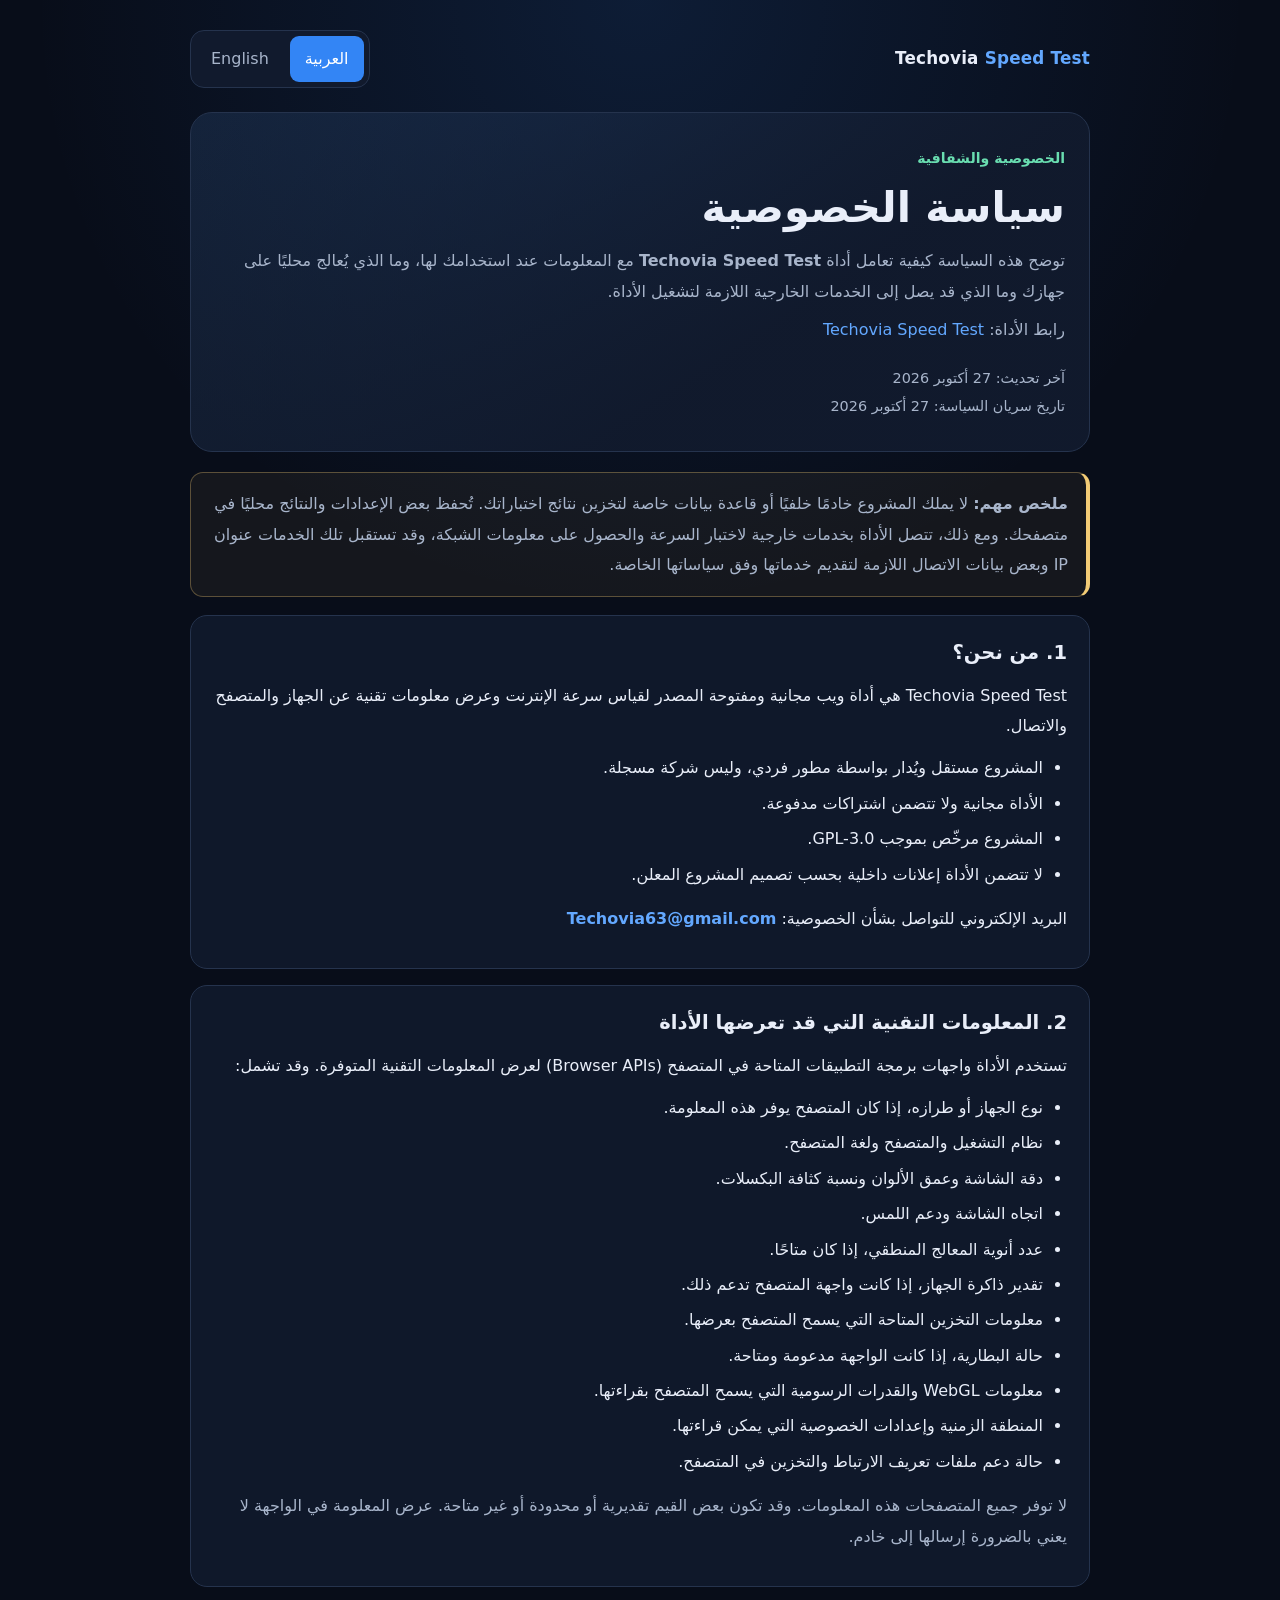
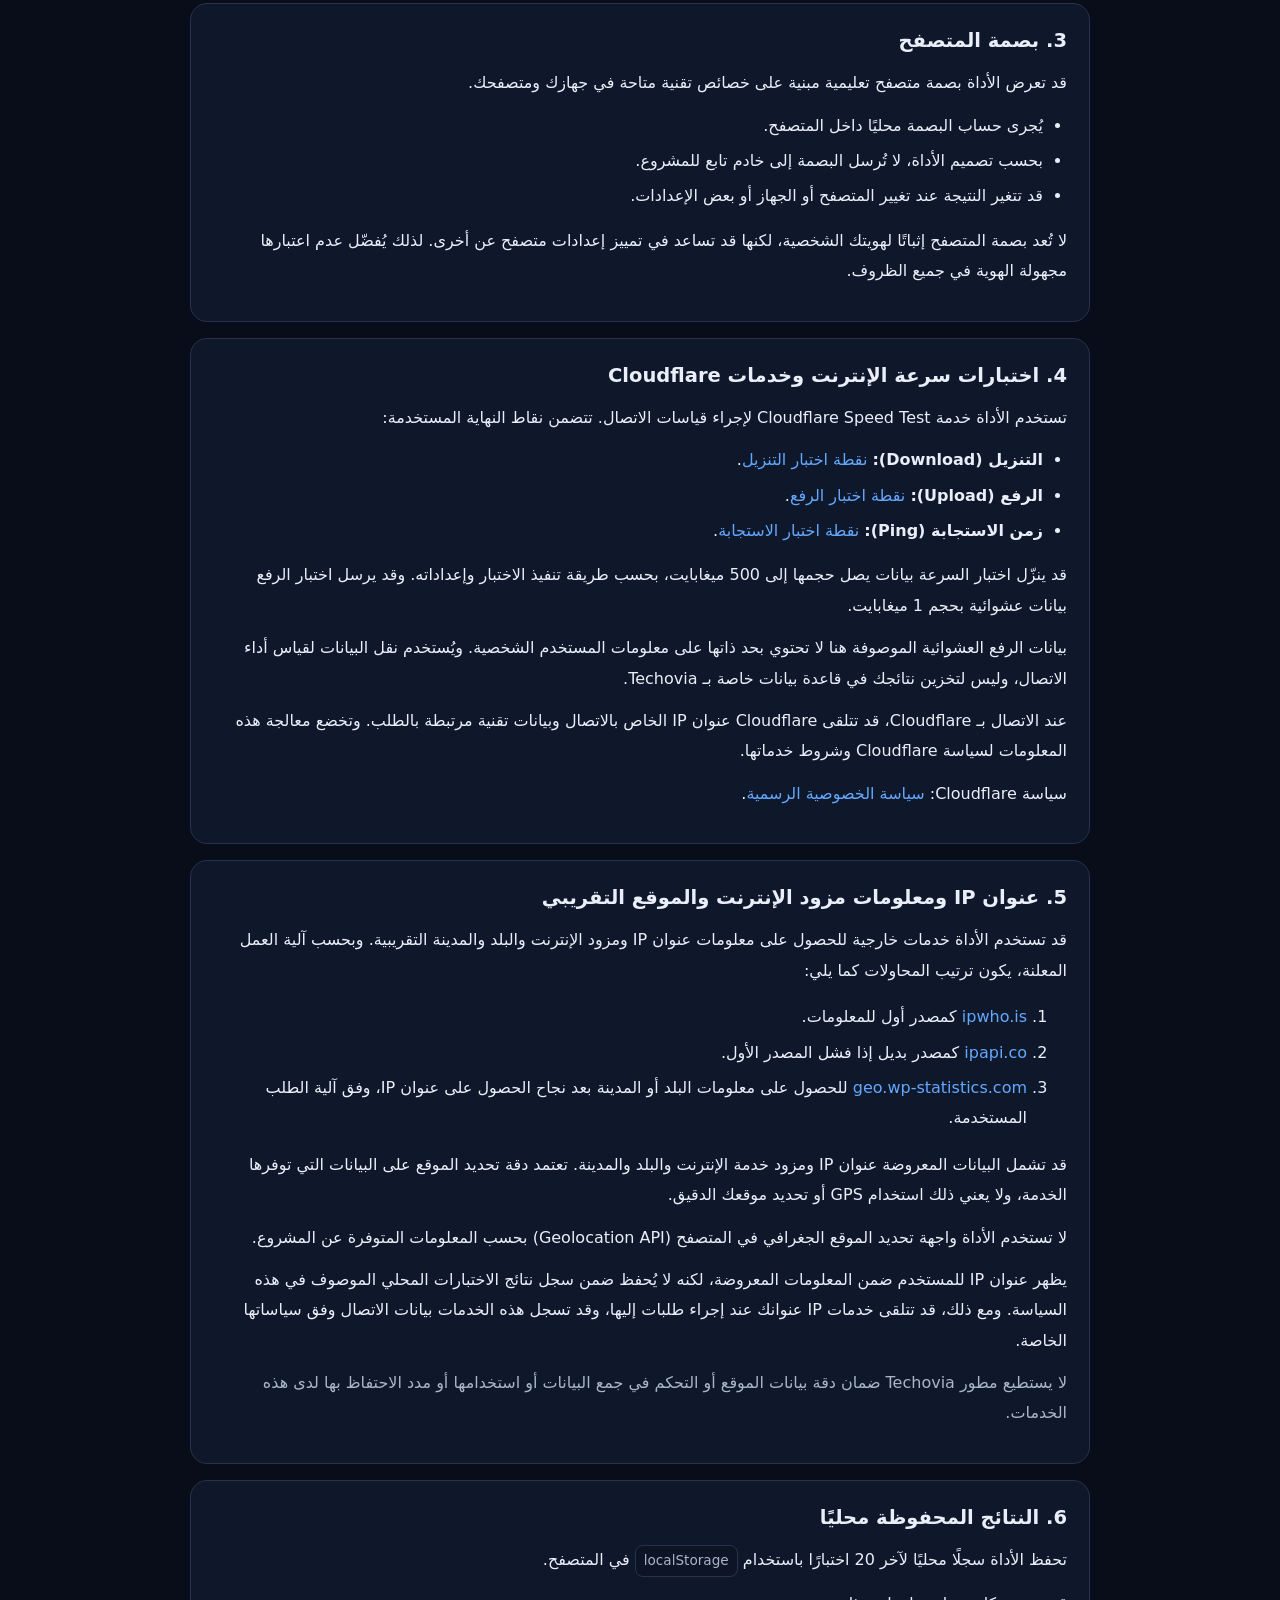
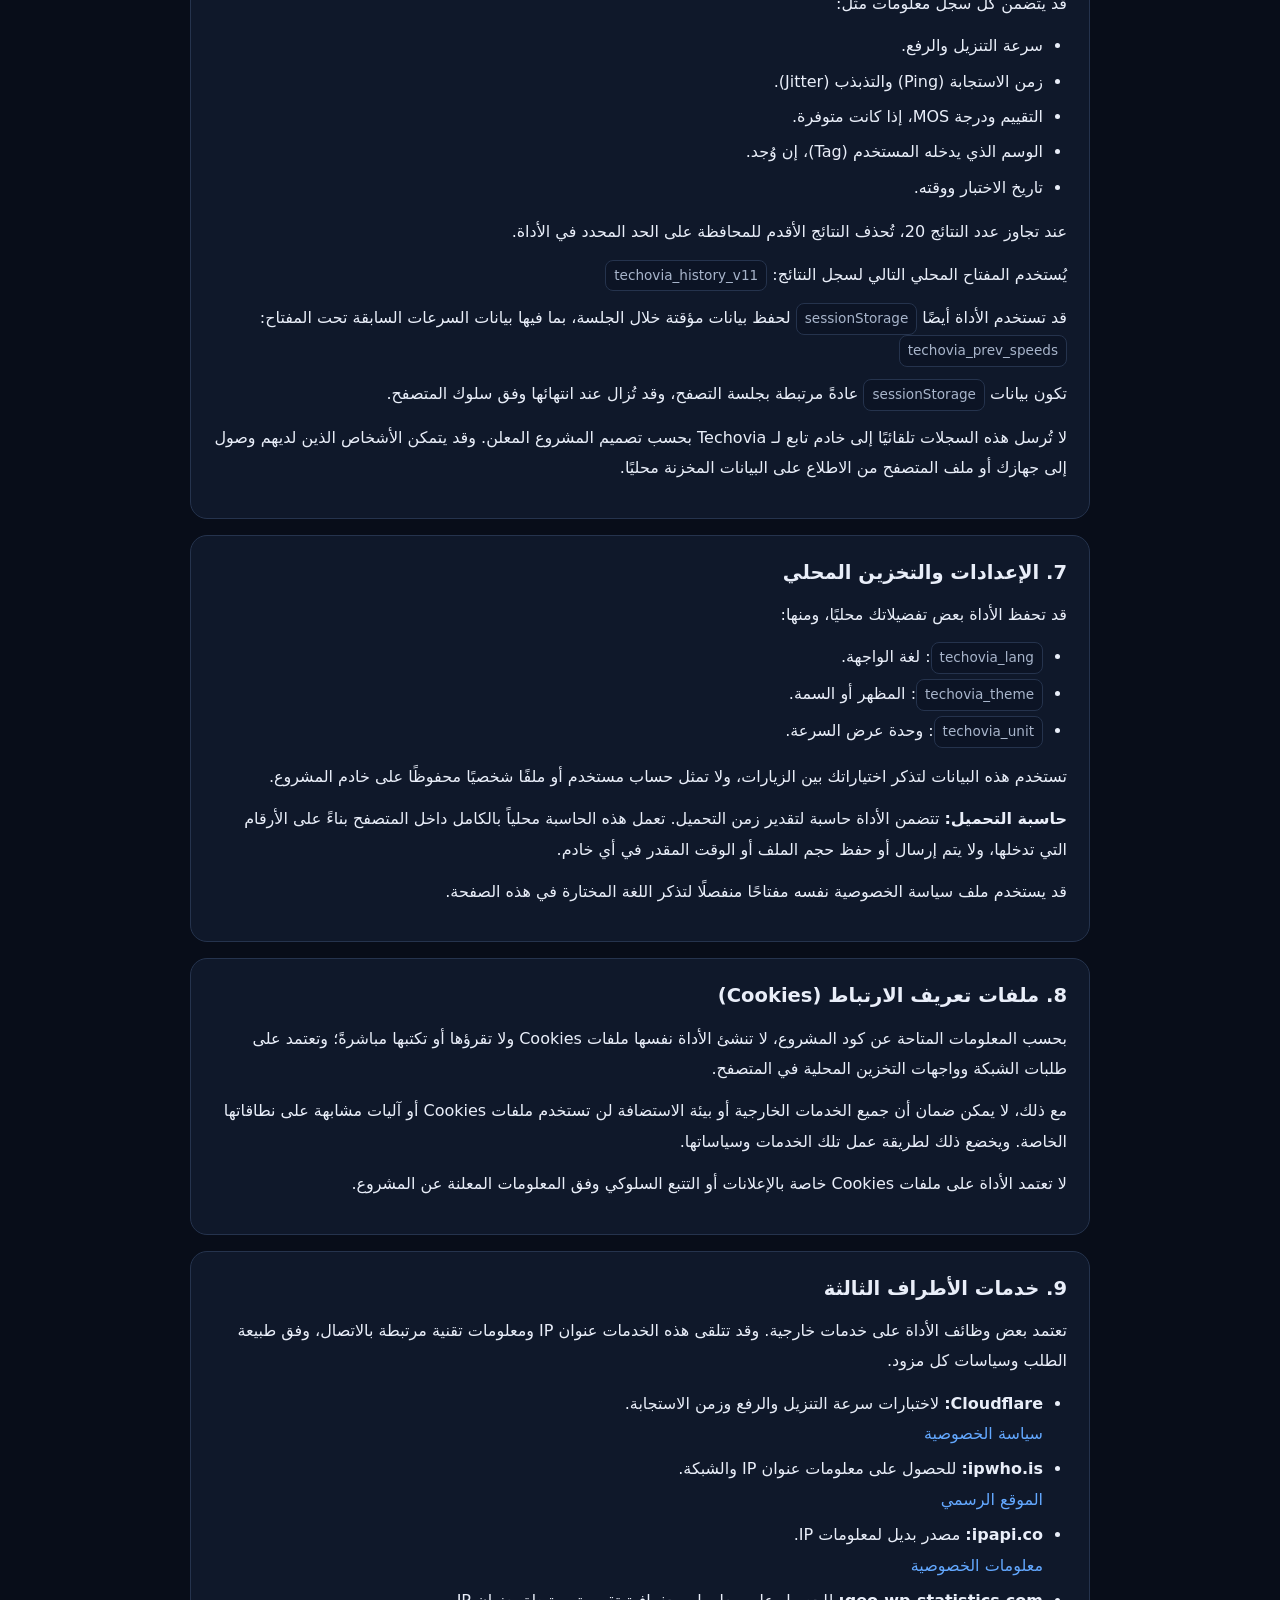
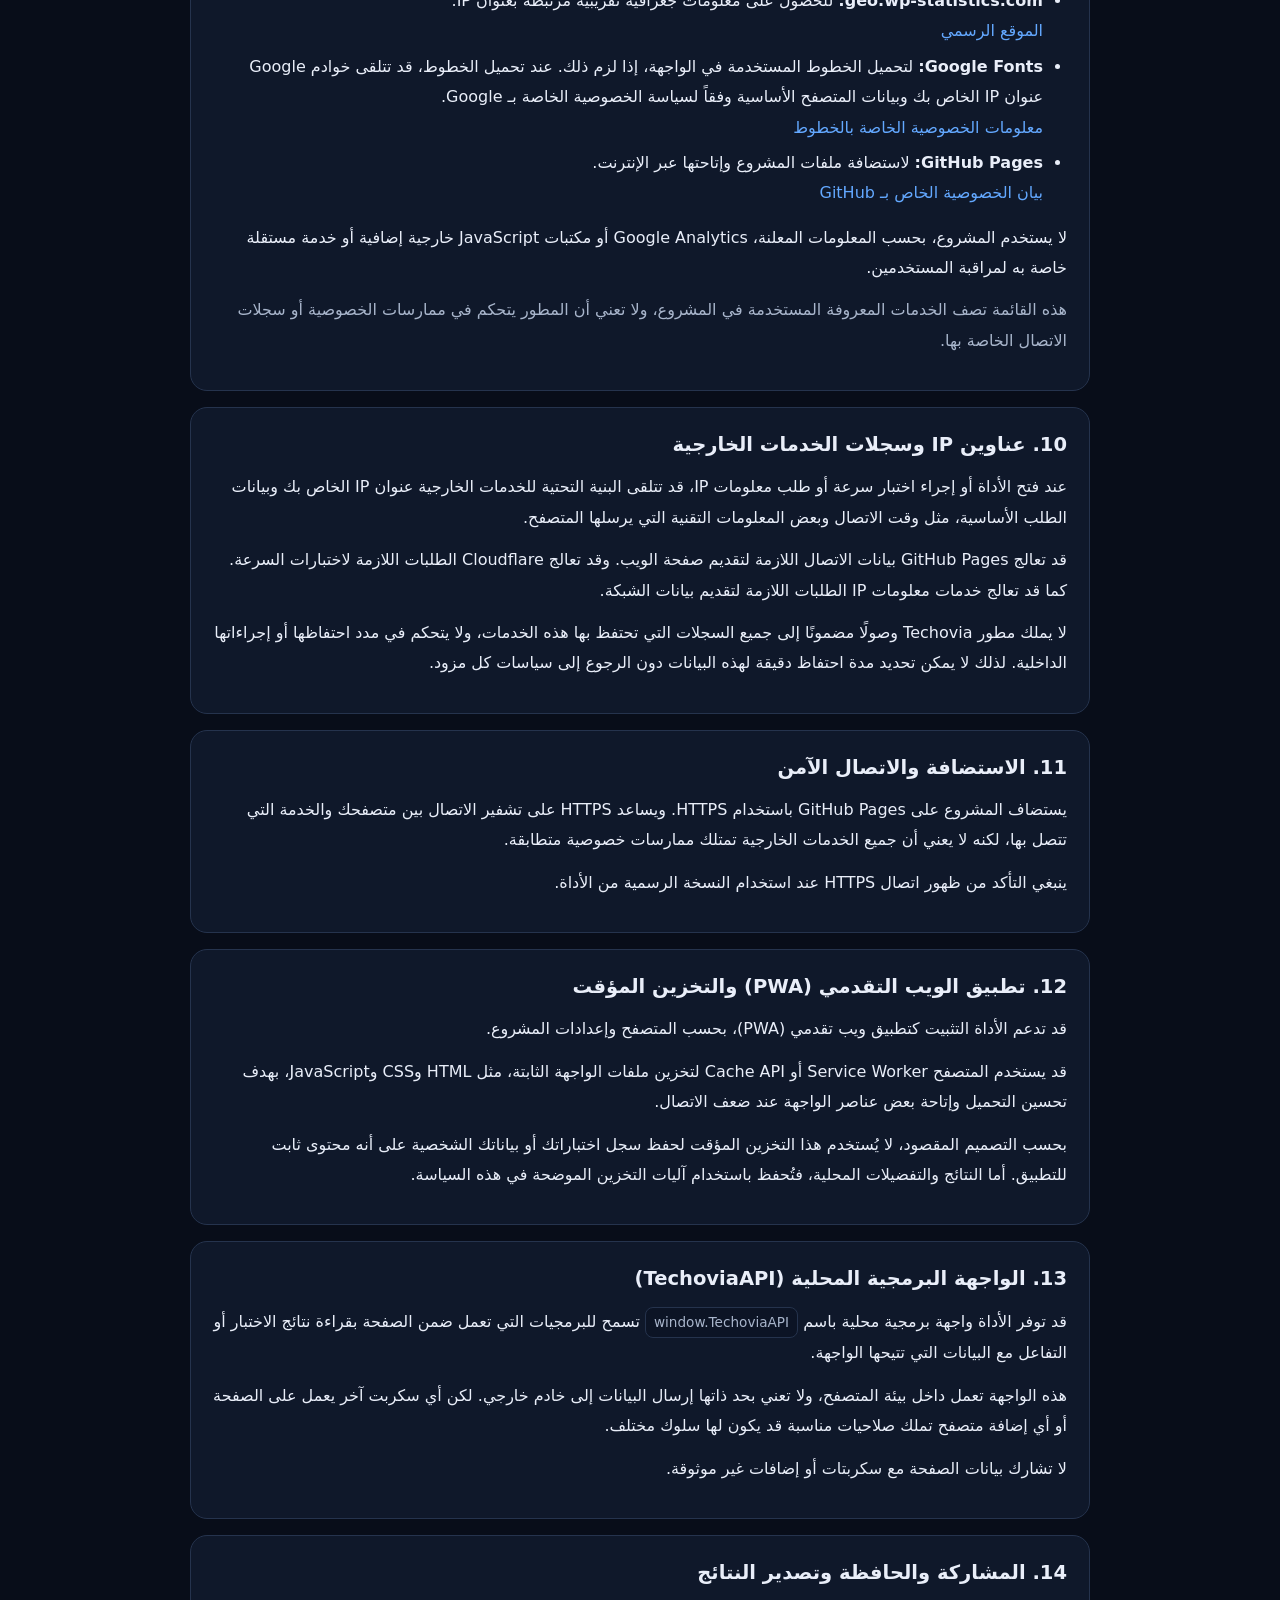
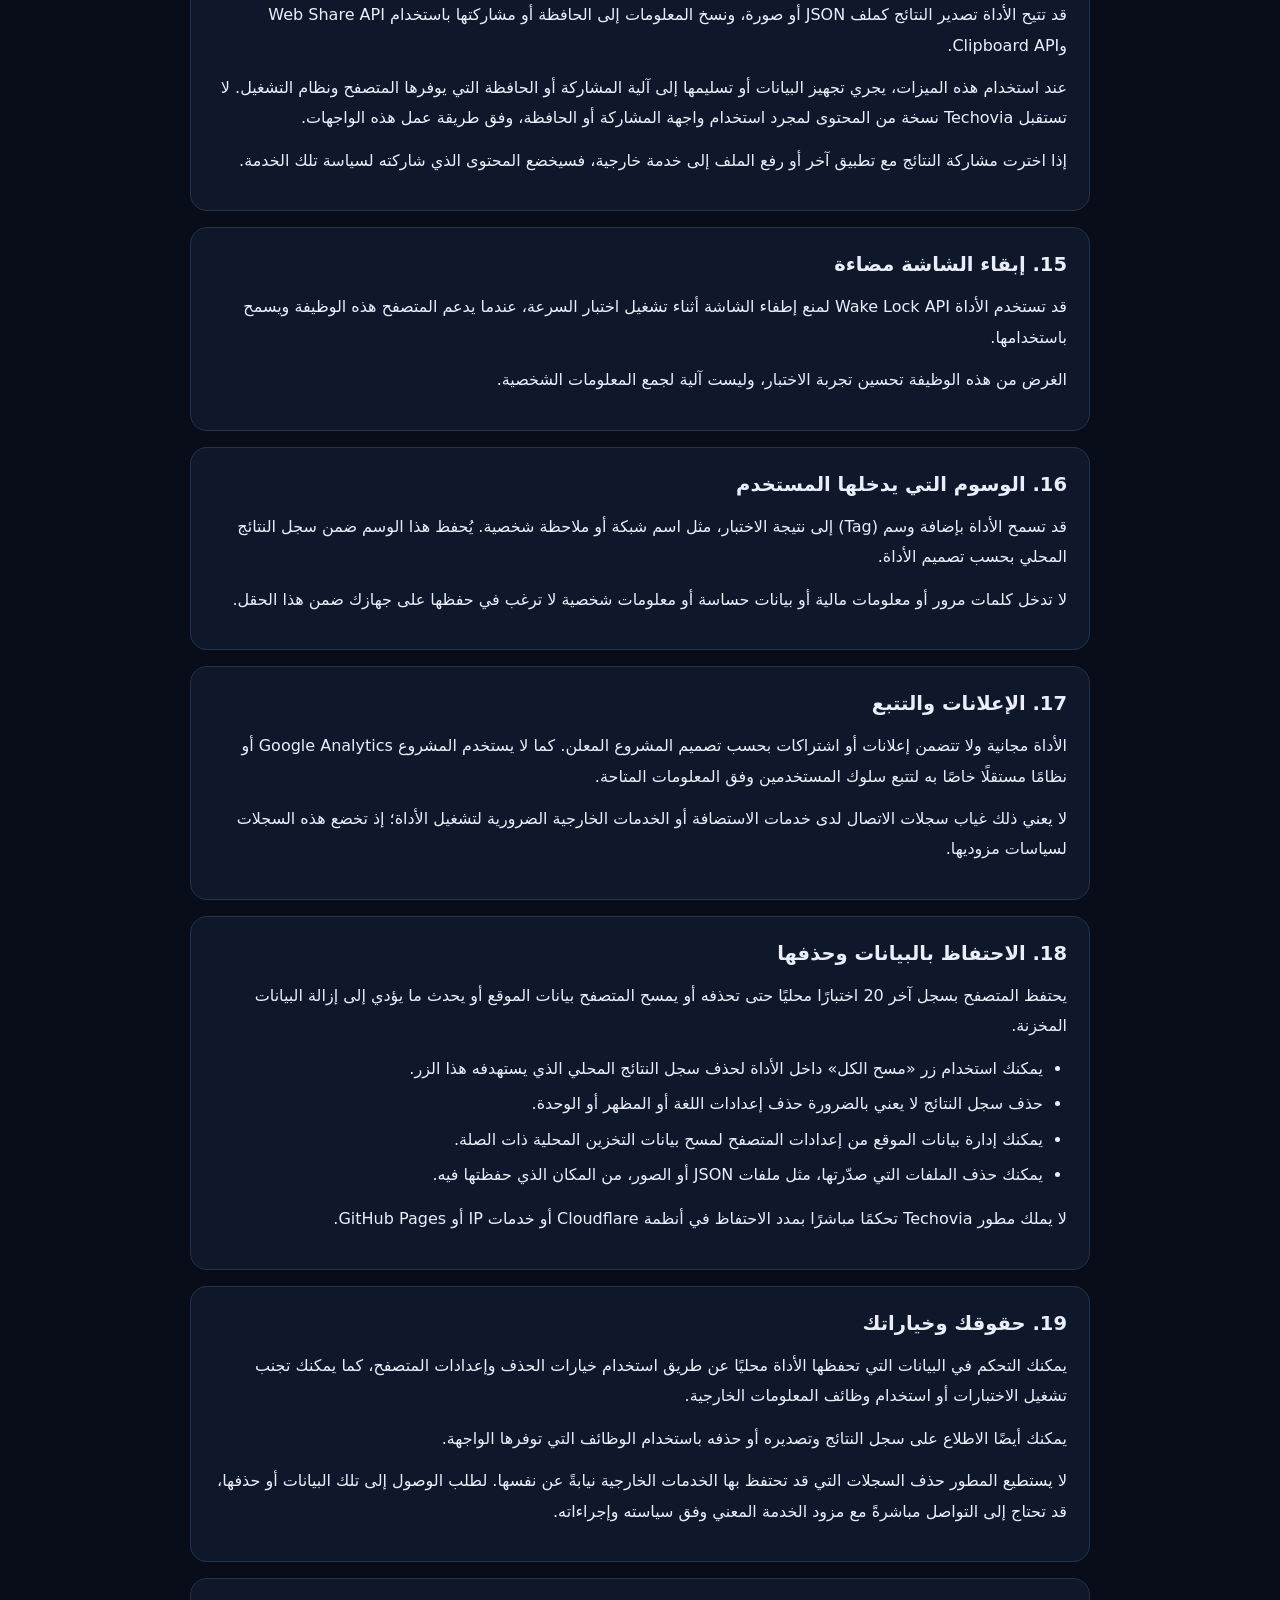
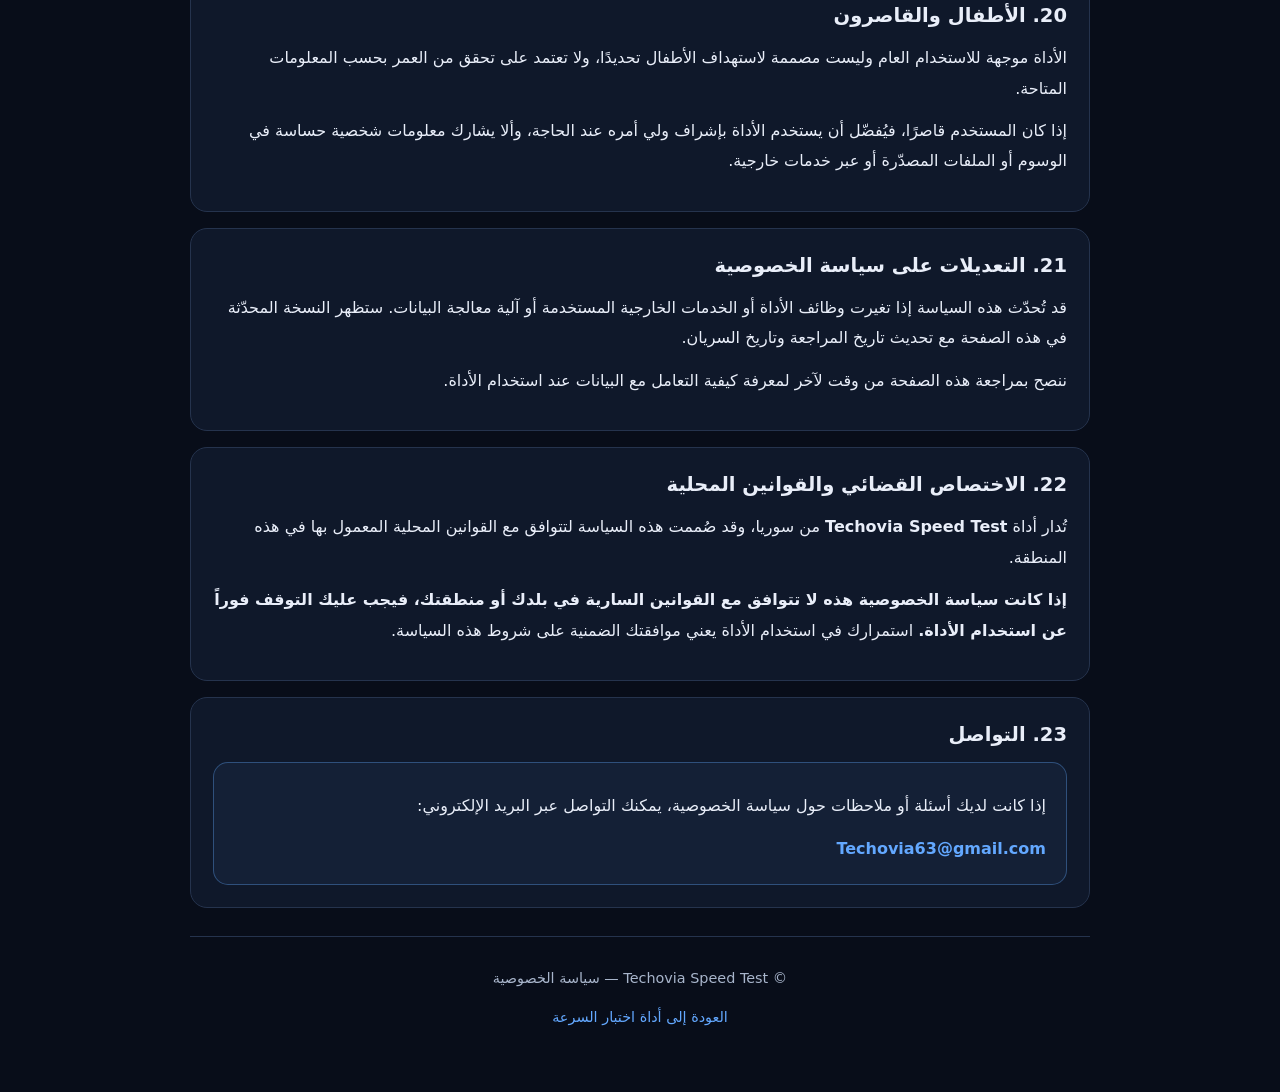
==== commit 3e764c98: "Update privacy.html" ====
--- a/privacy.html
+++ b/privacy.html
@@ -102,7 +102,7 @@
                     رابط الأداة:
                     <a href="https://mo1563882-sudo.github.io/speed-test/" target="_blank" rel="noopener noreferrer">Techovia Speed Test</a>
                 </p>
-                <span class="updated">آخر تحديث: 27 أكتوبر 2026</span>
+                <span class="updated">آخر تحديث: 27 أكتوبر 2026<br>تاريخ سريان السياسة: 27 أكتوبر 2026</span>
             </section>
 
             <div class="notice">
@@ -338,12 +338,18 @@
 
             <section class="section">
                 <h2>21. التعديلات على سياسة الخصوصية</h2>
-                <p>قد تُحدّث هذه السياسة إذا تغيرت وظائف الأداة أو الخدمات الخارجية المستخدمة أو آلية معالجة البيانات. ستظهر النسخة المحدّثة في هذه الصفحة مع تحديث تاريخ المراجعة.</p>
+                <p>قد تُحدّث هذه السياسة إذا تغيرت وظائف الأداة أو الخدمات الخارجية المستخدمة أو آلية معالجة البيانات. ستظهر النسخة المحدّثة في هذه الصفحة مع تحديث تاريخ المراجعة وتاريخ السريان.</p>
                 <p>ننصح بمراجعة هذه الصفحة من وقت لآخر لمعرفة كيفية التعامل مع البيانات عند استخدام الأداة.</p>
             </section>
 
             <section class="section">
-                <h2>22. التواصل</h2>
+                <h2>22. الاختصاص القضائي والقوانين المحلية</h2>
+                <p>تُدار أداة <strong>Techovia Speed Test</strong> من سوريا، وقد صُممت هذه السياسة لتتوافق مع القوانين المحلية المعمول بها في هذه المنطقة. </p>
+                <p><strong>إذا كانت سياسة الخصوصية هذه لا تتوافق مع القوانين السارية في بلدك أو منطقتك، فيجب عليك التوقف فوراً عن استخدام الأداة.</strong> استمرارك في استخدام الأداة يعني موافقتك الضمنية على شروط هذه السياسة.</p>
+            </section>
+
+            <section class="section">
+                <h2>23. التواصل</h2>
                 <div class="contact-card">
                     <p>إذا كانت لديك أسئلة أو ملاحظات حول سياسة الخصوصية، يمكنك التواصل عبر البريد الإلكتروني:</p>
                     <a class="contact-email" href="mailto:Techovia63@gmail.com">Techovia63@gmail.com</a>
@@ -363,7 +369,7 @@
                     Tool URL:
                     <a href="https://mo1563882-sudo.github.io/speed-test/" target="_blank" rel="noopener noreferrer">Techovia Speed Test</a>
                 </p>
-                <span class="updated">Last updated: October 27, 2026</span>
+                <span class="updated">Last updated: October 27, 2026<br>Effective date: October 27, 2026</span>
             </section>
 
             <div class="notice">
@@ -599,12 +605,18 @@
 
             <section class="section">
                 <h2>21. Changes to This Privacy Policy</h2>
-                <p>This policy may be updated if the tool's functionality, external services, or data-handling practices change. The updated version will be published on this page with a revised review date.</p>
+                <p>This policy may be updated if the tool's functionality, external services, or data-handling practices change. The updated version will be published on this page with a revised review date and effective date.</p>
                 <p>We recommend reviewing this page periodically to understand how information is handled when using the tool.</p>
             </section>
 
             <section class="section">
-                <h2>22. Contact</h2>
+                <h2>22. Jurisdiction and Local Laws</h2>
+                <p><strong>Techovia Speed Test</strong> is operated from Syria. This policy is designed to comply with applicable local laws in this region.</p>
+                <p><strong>If this privacy policy does not comply with the laws in your country or region, you must stop using the tool immediately.</strong> Your continued use of the tool implies your implicit agreement to the terms of this policy.</p>
+            </section>
+
+            <section class="section">
+                <h2>23. Contact</h2>
                 <div class="contact-card">
                     <p>If you have questions or comments about this Privacy Policy, contact:</p>
                     <a class="contact-email" href="mailto:Techovia63@gmail.com">Techovia63@gmail.com</a>
